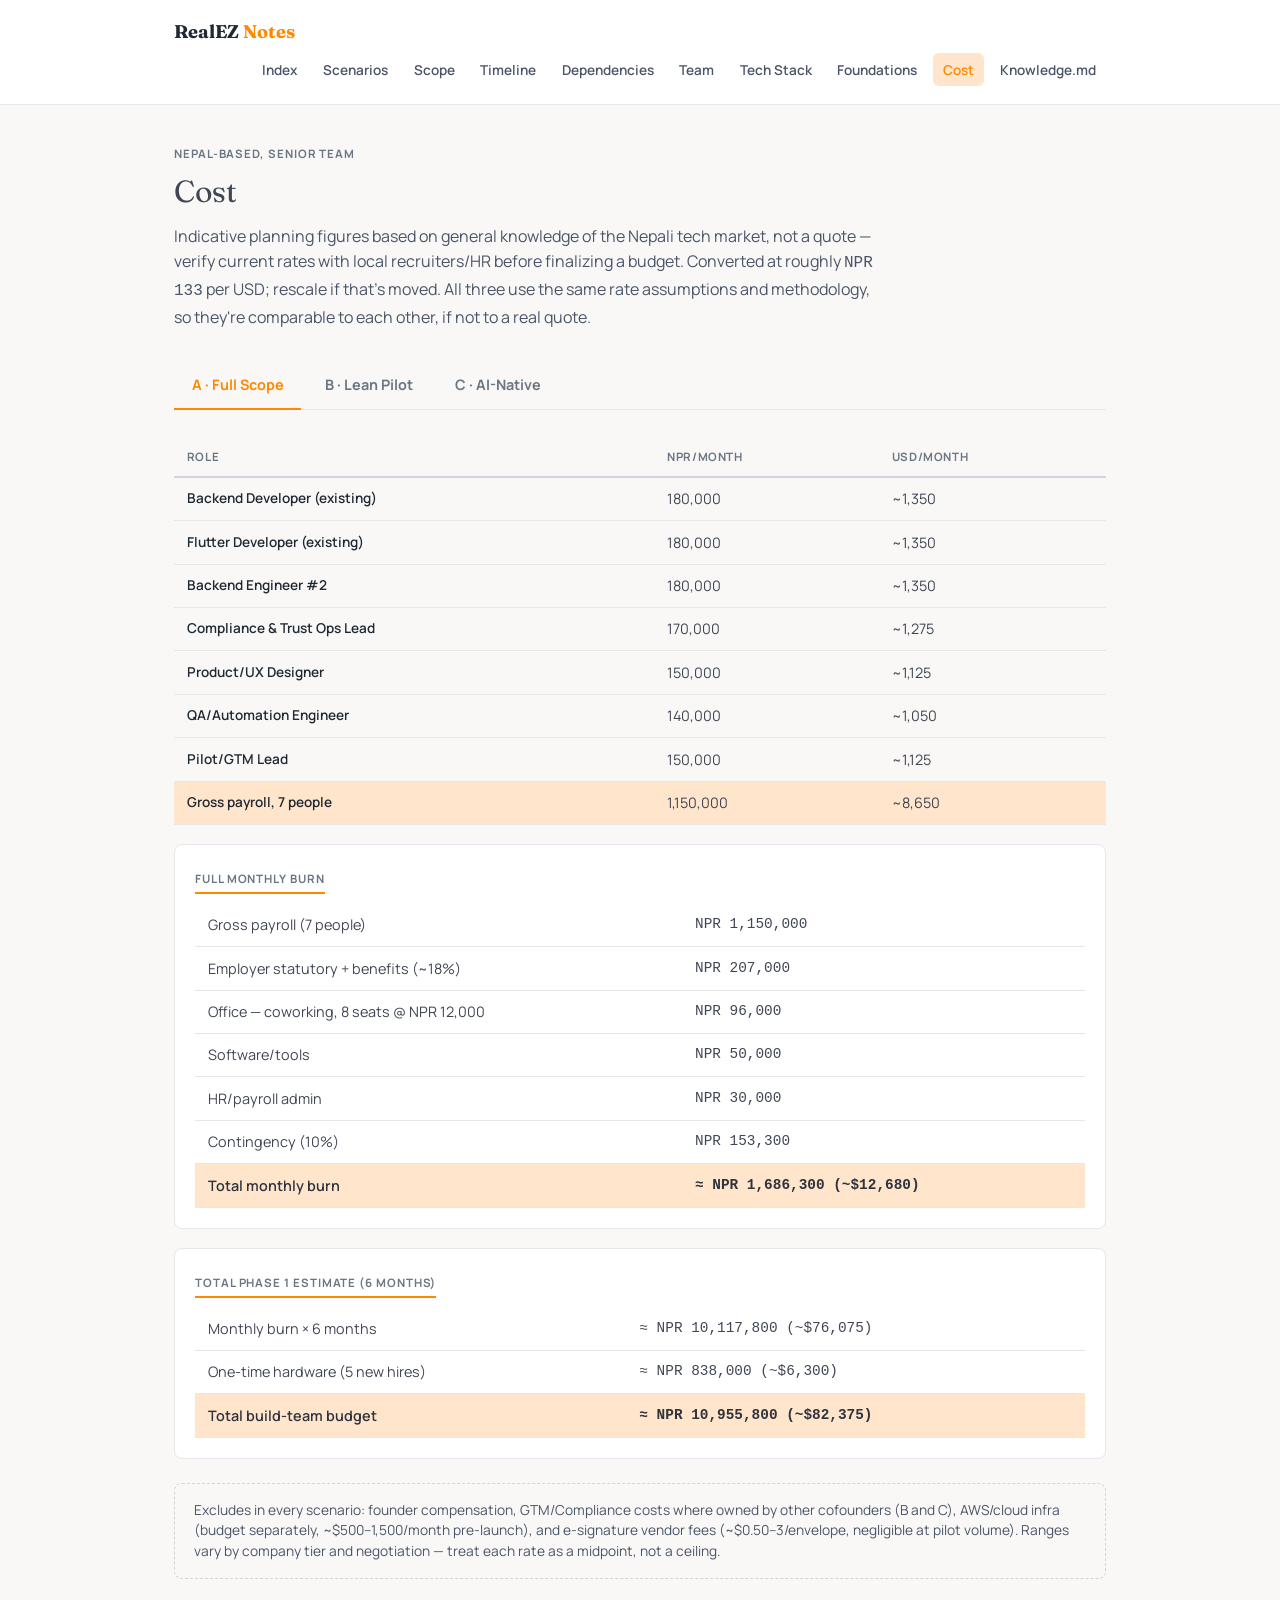
==== cost.html @ 2aeb1217 "Add Phase 1 planning notes: three scenarios, team, timeline, cost Static multi-page site (index.html" ====
<!DOCTYPE html>
<html lang="en">
<head>
<meta charset="UTF-8">
<meta name="viewport" content="width=device-width, initial-scale=1.0">
<title>Cost &middot; RealEZ Planning Notes</title>
<link rel="stylesheet" href="assets/css/bulma.min.css">
<link rel="stylesheet" href="assets/css/theme.css">
<link rel="stylesheet" href="assets/css/custom.css">
<link rel="stylesheet" href="assets/css/notes.css">
</head>
<body>

<div class="notes-topbar">
  <div class="notes-topbar-inner">
    <a href="index.html" class="notes-wordmark">RealEZ <span class="accent">Notes</span></a>
    <nav class="notes-nav">
      <a href="index.html">Index</a>
      <a href="scenarios.html">Scenarios</a>
      <a href="scope.html">Scope</a>
      <a href="timeline.html">Timeline</a>
      <a href="dependencies.html">Dependencies</a>
      <a href="team.html">Team</a>
      <a href="tech-stack.html">Tech Stack</a>
      <a href="engineering-foundations.html">Foundations</a>
      <a href="cost.html" class="is-active">Cost</a>
      <a href="knowledge.md">Knowledge.md</a>
    </nav>
  </div>
</div>

<div class="notes-shell">

  <p class="notes-eyebrow">Nepal-based, senior team</p>
  <h1 style="font-family: var(--font-serif); font-size: 1.9rem; margin-bottom: 0.6rem;">Cost</h1>
  <p class="notes-lede">Indicative planning figures based on general knowledge of the Nepali tech market, not a quote &mdash; verify current rates with local recruiters/HR before finalizing a budget. Converted at roughly <span class="mono">NPR 133</span> per USD; rescale if that's moved. All three use the same rate assumptions and methodology, so they're comparable to each other, if not to a real quote.</p>

  <div class="notes-tabs" data-panels="#cost-panels">
    <button class="notes-tab-btn is-active" data-tab-target="#cost-a">A &middot; Full Scope</button>
    <button class="notes-tab-btn" data-tab-target="#cost-b">B &middot; Lean Pilot</button>
    <button class="notes-tab-btn" data-tab-target="#cost-c">C &middot; AI-Native</button>
  </div>

  <div id="cost-panels">

    <section id="cost-a" class="notes-tab-panel is-active">
      <div class="table-scroll">
        <table class="matrix-table" style="min-width:0;">
          <thead><tr><th>Role</th><th>NPR/month</th><th>USD/month</th></tr></thead>
          <tbody>
            <tr><th>Backend Developer (existing)</th><td>180,000</td><td>~1,350</td></tr>
            <tr><th>Flutter Developer (existing)</th><td>180,000</td><td>~1,350</td></tr>
            <tr><th>Backend Engineer #2</th><td>180,000</td><td>~1,350</td></tr>
            <tr><th>Compliance &amp; Trust Ops Lead</th><td>170,000</td><td>~1,275</td></tr>
            <tr><th>Product/UX Designer</th><td>150,000</td><td>~1,125</td></tr>
            <tr><th>QA/Automation Engineer</th><td>140,000</td><td>~1,050</td></tr>
            <tr><th>Pilot/GTM Lead</th><td>150,000</td><td>~1,125</td></tr>
            <tr class="is-recommended"><th>Gross payroll, 7 people</th><td>1,150,000</td><td>~8,650</td></tr>
          </tbody>
        </table>
      </div>
      <div class="hairline-card" style="margin-top:1.2rem;">
        <p class="section-title" style="margin-bottom:0.6rem;">Full monthly burn</p>
        <table class="matrix-table" style="min-width:0;">
          <tbody>
            <tr><td>Gross payroll (7 people)</td><td class="mono">NPR 1,150,000</td></tr>
            <tr><td>Employer statutory + benefits (~18%)</td><td class="mono">NPR 207,000</td></tr>
            <tr><td>Office &mdash; coworking, 8 seats @ NPR 12,000</td><td class="mono">NPR 96,000</td></tr>
            <tr><td>Software/tools</td><td class="mono">NPR 50,000</td></tr>
            <tr><td>HR/payroll admin</td><td class="mono">NPR 30,000</td></tr>
            <tr><td>Contingency (10%)</td><td class="mono">NPR 153,300</td></tr>
            <tr class="is-recommended"><td><strong>Total monthly burn</strong></td><td class="mono"><strong>&asymp; NPR 1,686,300 (~$12,680)</strong></td></tr>
          </tbody>
        </table>
      </div>
      <div class="hairline-card" style="margin-top:1.2rem;">
        <p class="section-title" style="margin-bottom:0.6rem;">Total Phase 1 estimate (6 months)</p>
        <table class="matrix-table" style="min-width:0;">
          <tbody>
            <tr><td>Monthly burn &times; 6 months</td><td class="mono">&asymp; NPR 10,117,800 (~$76,075)</td></tr>
            <tr><td>One-time hardware (5 new hires)</td><td class="mono">&asymp; NPR 838,000 (~$6,300)</td></tr>
            <tr class="is-recommended"><td><strong>Total build-team budget</strong></td><td class="mono"><strong>&asymp; NPR 10,955,800 (~$82,375)</strong></td></tr>
          </tbody>
        </table>
      </div>
    </section>

    <section id="cost-b" class="notes-tab-panel">
      <div class="table-scroll">
        <table class="matrix-table" style="min-width:0;">
          <thead><tr><th>Role</th><th>NPR/month</th><th>USD/month</th></tr></thead>
          <tbody>
            <tr><th>Backend Developer (existing)</th><td>180,000</td><td>~1,350</td></tr>
            <tr><th>Flutter Developer (existing)</th><td>180,000</td><td>~1,350</td></tr>
            <tr><th>Backend Engineer #2</th><td>180,000</td><td>~1,350</td></tr>
            <tr><th>Second Mobile Engineer</th><td>180,000</td><td>~1,350</td></tr>
            <tr><th>Product/UX Designer</th><td>150,000</td><td>~1,125</td></tr>
            <tr><th>QA/Automation Engineer</th><td>140,000</td><td>~1,050</td></tr>
            <tr><th>Project Manager</th><td>160,000</td><td>~1,200</td></tr>
            <tr class="is-recommended"><th>Gross payroll, 7 people</th><td>1,170,000</td><td>~8,800</td></tr>
          </tbody>
        </table>
      </div>
      <div class="hairline-card" style="margin-top:1.2rem;">
        <p class="section-title" style="margin-bottom:0.6rem;">Full monthly burn</p>
        <table class="matrix-table" style="min-width:0;">
          <tbody>
            <tr><td>Gross payroll (7 people)</td><td class="mono">NPR 1,170,000</td></tr>
            <tr><td>Employer statutory + benefits (~18%)</td><td class="mono">NPR 210,600</td></tr>
            <tr><td>Office &mdash; coworking, 8 seats @ NPR 12,000</td><td class="mono">NPR 96,000</td></tr>
            <tr><td>Software/tools</td><td class="mono">NPR 50,000</td></tr>
            <tr><td>HR/payroll admin</td><td class="mono">NPR 30,000</td></tr>
            <tr><td>Contingency (10%)</td><td class="mono">NPR 155,660</td></tr>
            <tr class="is-recommended"><td><strong>Total monthly burn</strong></td><td class="mono"><strong>&asymp; NPR 1,712,260 (~$12,875)</strong></td></tr>
          </tbody>
        </table>
      </div>
      <div class="hairline-card" style="margin-top:1.2rem;">
        <p class="section-title" style="margin-bottom:0.6rem;">Total Phase 1 estimate (5 months)</p>
        <table class="matrix-table" style="min-width:0;">
          <tbody>
            <tr><td>Monthly burn &times; 5 months</td><td class="mono">&asymp; NPR 8,561,300 (~$64,370)</td></tr>
            <tr><td>One-time hardware (5 new hires)</td><td class="mono">&asymp; NPR 918,000 (~$6,900)</td></tr>
            <tr class="is-recommended"><td><strong>Total build-team budget</strong></td><td class="mono"><strong>&asymp; NPR 9,479,300 (~$71,275)</strong></td></tr>
          </tbody>
        </table>
      </div>
    </section>

    <section id="cost-c" class="notes-tab-panel">
      <div class="table-scroll">
        <table class="matrix-table" style="min-width:0;">
          <thead><tr><th>Role</th><th>NPR/month</th><th>USD/month</th></tr></thead>
          <tbody>
            <tr><th>Backend Developer (existing)</th><td>180,000</td><td>~1,350</td></tr>
            <tr><th>Flutter Developer (existing)</th><td>180,000</td><td>~1,350</td></tr>
            <tr><th>Founding/Staff Engineer</th><td>200,000</td><td>~1,500</td></tr>
            <tr><th>DevOps/Platform Engineer</th><td>180,000</td><td>~1,350</td></tr>
            <tr><th>Second Mobile Engineer</th><td>180,000</td><td>~1,350</td></tr>
            <tr><th>QA/Verification Engineer</th><td>140,000</td><td>~1,050</td></tr>
            <tr><th>Product/UX Designer</th><td>150,000</td><td>~1,125</td></tr>
            <tr><th>Project Manager</th><td>160,000</td><td>~1,200</td></tr>
            <tr class="is-recommended"><th>Gross payroll, 8 people</th><td>1,370,000</td><td>~10,300</td></tr>
          </tbody>
        </table>
      </div>
      <div class="hairline-card" style="margin-top:1.2rem;">
        <p class="section-title" style="margin-bottom:0.6rem;">Full monthly burn</p>
        <table class="matrix-table" style="min-width:0;">
          <tbody>
            <tr><td>Gross payroll (8 people)</td><td class="mono">NPR 1,370,000</td></tr>
            <tr><td>Employer statutory + benefits (~18%)</td><td class="mono">NPR 246,600</td></tr>
            <tr><td>Office &mdash; coworking, 9 seats @ NPR 12,000</td><td class="mono">NPR 108,000</td></tr>
            <tr><td>Software/tools (incl. CI/CD, IaC, monitoring)</td><td class="mono">NPR 55,000</td></tr>
            <tr><td>HR/payroll admin</td><td class="mono">NPR 30,000</td></tr>
            <tr><td>Contingency (10%)</td><td class="mono">NPR 180,960</td></tr>
            <tr class="is-recommended"><td><strong>Total monthly burn</strong></td><td class="mono"><strong>&asymp; NPR 1,990,560 (~$14,965)</strong></td></tr>
          </tbody>
        </table>
      </div>
      <div class="hairline-card" style="margin-top:1.2rem;">
        <p class="section-title" style="margin-bottom:0.6rem;">Total Phase 1 estimate (5 months)</p>
        <table class="matrix-table" style="min-width:0;">
          <tbody>
            <tr><td>Monthly burn &times; 5 months</td><td class="mono">&asymp; NPR 9,952,800 (~$74,830)</td></tr>
            <tr><td>One-time hardware (6 new hires)</td><td class="mono">&asymp; NPR 1,130,500 (~$8,500)</td></tr>
            <tr class="is-recommended"><td><strong>Total build-team budget</strong></td><td class="mono"><strong>&asymp; NPR 11,083,300 (~$83,335)</strong></td></tr>
          </tbody>
        </table>
      </div>
      <p style="margin-top:1rem; font-size:0.88rem; color:var(--text-secondary);">Costs ~17% more than Scenario B for one extra hire (DevOps/Platform) and a slightly senior-weighted team &mdash; the trade being made explicitly in <a href="team.html">Team</a>: pay for foundations up front rather than an incident later.</p>
    </section>

  </div>

  <div class="assumption-note" style="margin-top:1.5rem; padding:1rem 1.2rem; border:1px dashed var(--border-strong); border-radius:8px; font-size:0.86rem; color:var(--text-secondary);">
    Excludes in every scenario: founder compensation, GTM/Compliance costs where owned by other cofounders (B and C), AWS/cloud infra (budget separately, ~$500&ndash;1,500/month pre-launch), and e-signature vendor fees (~$0.50&ndash;3/envelope, negligible at pilot volume). Ranges vary by company tier and negotiation &mdash; treat each rate as a midpoint, not a ceiling.
  </div>

</div>

<script src="assets/js/notes.js"></script>
</body>
</html>
---- assets/css/theme.css ----
/* RealEZ brand theme — overrides Bulma 1.0.4's CSS custom properties.
   Loaded after vendor/bulma.min.css.

   Design system: one distinctive accent (a single orange, #ff8800) against an
   otherwise neutral ink/paper palette — deliberately not a "primary blue +
   secondary orange" two-brand-color scheme. Primary and link both point at
   the same accent hue below so every interactive surface (buttons, links,
   active nav, chart highlights, the wordmark's second syllable) reads as one
   consistent color, not a rotating cast of brand colors. */

@font-face {
  font-family: "Manrope";
  font-style: normal;
  font-weight: 200 800;
  font-display: swap;
  src: url("../fonts/manrope/Manrope-Variable.woff2") format("woff2");
}

@font-face {
  font-family: "Fraunces";
  font-style: normal;
  font-weight: 300 900;
  font-display: swap;
  src: url("../fonts/fraunces/Fraunces-Variable.woff2") format("woff2");
}

:root {
  /* neutral base: flatten Bulma's default blue-tinted gray toward true neutral
     to match RealEZ's slate-gray hairline borders */
  --bulma-scheme-h: 220deg;
  --bulma-scheme-s: 4%;

  /* primary = the one RealEZ accent, #ff8800 */
  --bulma-primary-h: 32deg;
  --bulma-primary-s: 100%;
  --bulma-primary-l: 50%;

  /* link mirrors primary — one accent color, not a separate blue */
  --bulma-link-h: 32deg;
  --bulma-link-s: 100%;
  --bulma-link-l: 50%;

  /* danger = RealEZ red #f12525 */
  --bulma-danger-h: 0deg;
  --bulma-danger-s: 88%;
  --bulma-danger-l: 55%;

  /* success = RealEZ supplementary green #34A853 */
  --bulma-success-h: 136deg;
  --bulma-success-s: 53%;
  --bulma-success-l: 43%;

  /* warning = RealEZ supplementary yellow #FABF01 */
  --bulma-warning-h: 46deg;
  --bulma-warning-s: 99%;
  --bulma-warning-l: 49%;

  /* border radius: cap at RealEZ's 8px ceiling */
  --bulma-radius-small: 4px;
  --bulma-radius: 6px;
  --bulma-radius-medium: 8px;
  --bulma-radius-large: 8px;
  /* --bulma-radius-rounded intentionally left at Bulma's default 9999px —
     full-pill token for avatars/tags, not part of the "large corner" cap */

  /* RealEZ's one accent, in hex (same hue as --bulma-primary/--bulma-link
     above) plus its tint — kept as its own token since a handful of
     components need the flat hex rather than Bulma's HSL pipeline. Named
     "secondary" for historical reasons; there is no second brand color. */
  --realez-secondary: #ff8800;
  --realez-secondary-lite: #ffe5cc;
  --realez-secondary-invert: #ffffff;
  --realez-primary-lite: #ffe5cc;
  --realez-app-bg: #f9f8f6;

  --bulma-body-family: "Manrope", sans-serif;
  --bulma-family-primary: "Manrope", sans-serif;
  --font-serif: "Fraunces", Georgia, "Times New Roman", serif;

  /* ---- RealEZ semantic tokens (light) — every literal color custom.css
     uses beyond Bulma's own palette, named by role so the dark theme below
     can override them in one place instead of chasing hex codes through
     every component class. */
  --surface: #ffffff;
  --surface-alt: #f4f6f8;
  --surface-raised: #f7f8fa;
  --surface-hover: #f9fafb;
  --border: #e5e7eb;
  --border-soft: #eef1f4;
  --border-strong: #d1d5db;
  --text-strong: #1f2933;
  --text: #33414f;
  --text-secondary: #4a5568;
  --text-muted: #6b7684;
  --text-tertiary: #5c6b7a;
  --text-faint: #8a95a1;
  --text-faintest: #c2cad2;
  --text-disclaimer: #a2acb5;
  --badge-warning-bg: #fff7cf;
  --badge-warning-text: #806600;
  --badge-success-bg: #e3f6ea;
  --badge-success-text: #1a7a41;
  --badge-info-bg: #eceef1;
  --badge-info-text: #3d4650;
  --badge-danger-bg: #fde4e4;
  --badge-danger-text: #a11d1d;
  --revenue-text: #7a4500;
  --tour-border: #ffc670;
  --tour-title: #7a4500;
}

/* RealEZ has no dark theme designed anywhere — every color/contrast choice
   in custom.css assumes a light scheme. Bulma 1.0.4 ships its own automatic
   dark scheme keyed off the viewer's OS/browser `prefers-color-scheme`,
   which flips table/card/input backgrounds near-black while custom.css's
   text-color overrides stay tuned for a light background — unreadable
   low-contrast tables and inputs on any device set to dark mode. Pin the
   scheme to light unconditionally by re-asserting Bulma's own light-mode
   variable values inside the same media query, so it always loses regardless
   of the viewer's preference. Values below are copied verbatim from Bulma's
   default (non-dark) :root block — see app/static/vendor/bulma.min.css. */
@media (prefers-color-scheme: dark) {
  :root {
    --bulma-white-on-scheme-l: 35%;
    --bulma-black-on-scheme-l: 4%;
    --bulma-light-on-scheme-l: 36%;
    --bulma-dark-on-scheme-l: 21%;
    --bulma-text-on-scheme-l: 29%;
    --bulma-primary-on-scheme-l: 21%;
    --bulma-link-on-scheme-l: 58%;
    --bulma-info-on-scheme-l: 25%;
    --bulma-success-on-scheme-l: 23%;
    --bulma-warning-on-scheme-l: 23%;
    --bulma-danger-on-scheme-l: 40%;
    --bulma-scheme-brightness: light;
    --bulma-scheme-main-l: 100%;
    --bulma-scheme-main-bis-l: 98%;
    --bulma-scheme-main-ter-l: 96%;
    --bulma-soft-l: 90%;
    --bulma-bold-l: 20%;
    --bulma-soft-invert-l: 20%;
    --bulma-bold-invert-l: 90%;
    --bulma-background-l: 96%;
    --bulma-border-weak-l: 93%;
    --bulma-border-l: 86%;
    --bulma-text-weak-l: 48%;
    --bulma-text-l: 29%;
    --bulma-text-strong-l: 21%;
    --bulma-text-title-l: 14%;
    --bulma-hover-background-l-delta: -5%;
    --bulma-active-background-l-delta: -10%;
    --bulma-hover-border-l-delta: -10%;
    --bulma-active-border-l-delta: -20%;
    --bulma-hover-color-l-delta: -5%;
    --bulma-active-color-l-delta: -10%;
    --bulma-shadow-h: 221deg;
    --bulma-shadow-s: 14%;
    --bulma-shadow-l: 4%;
  }
}

/* A real, opt-in dark theme — distinct from the OS-driven scheme neutralized
   above. This one only ever activates when the viewer explicitly flips the
   toggle in the header (app/static/js/app.js writes the choice to
   localStorage and stamps data-theme on <html>); `prefers-color-scheme`
   alone never triggers it. `:root[data-theme="dark"]` has higher CSS
   specificity than the bare `:root` inside the media query above (an
   attribute selector always outweighs a lone pseudo-class, independent of
   media-query nesting or source order), so this wins whenever it's set,
   on any OS preference. The --bulma-* values are Bulma's own real dark
   palette, copied verbatim from its dark media query in
   app/static/vendor/bulma.min.css; everything else is a RealEZ-specific
   token declared in the :root block above and consumed by custom.css. */
:root[data-theme="dark"] {
  color-scheme: dark;
  --bulma-white-on-scheme-l: 100%;
  --bulma-black-on-scheme-l: -51%;
  --bulma-light-on-scheme-l: 96%;
  --bulma-dark-on-scheme-l: 56%;
  --bulma-text-on-scheme-l: 54%;
  --bulma-primary-on-scheme-l: 41%;
  --bulma-link-on-scheme-l: 73%;
  --bulma-info-on-scheme-l: 70%;
  --bulma-success-on-scheme-l: 53%;
  --bulma-warning-on-scheme-l: 53%;
  --bulma-danger-on-scheme-l: 70%;
  --bulma-scheme-brightness: dark;
  --bulma-scheme-main-l: 9%;
  --bulma-scheme-main-bis-l: 11%;
  --bulma-scheme-main-ter-l: 13%;
  --bulma-soft-l: 20%;
  --bulma-bold-l: 90%;
  --bulma-soft-invert-l: 90%;
  --bulma-bold-invert-l: 20%;
  --bulma-background-l: 14%;
  --bulma-border-weak-l: 21%;
  --bulma-border-l: 24%;
  --bulma-text-weak-l: 53%;
  --bulma-text-l: 71%;
  --bulma-text-strong-l: 93%;
  --bulma-text-title-l: 100%;
  --bulma-hover-background-l-delta: 5%;
  --bulma-active-background-l-delta: 10%;
  --bulma-hover-border-l-delta: 10%;
  --bulma-active-border-l-delta: 20%;
  --bulma-hover-color-l-delta: 5%;
  --bulma-active-color-l-delta: 10%;
  --bulma-shadow-h: 0deg;
  --bulma-shadow-s: 0%;
  --bulma-shadow-l: 100%;

  --realez-app-bg: #10161d;
  --realez-primary-lite: #4a3018;
  --realez-secondary-lite: #4a3018;

  --surface: #1a2129;
  --surface-alt: #232c35;
  --surface-raised: #1f2830;
  --surface-hover: #232c35;
  --border: #333f4a;
  --border-soft: #2a3339;
  --border-strong: #46525e;
  --text-strong: #f1f4f7;
  --text: #ccd4db;
  --text-secondary: #aeb8c2;
  --text-muted: #98a3ae;
  --text-tertiary: #98a3ae;
  --text-faint: #7c8793;
  --text-faintest: #55606b;
  --text-disclaimer: #6b7684;
  --badge-warning-bg: #4a3c0a;
  --badge-warning-text: #f0c948;
  --badge-success-bg: #123821;
  --badge-success-text: #4ade80;
  --badge-info-bg: #2a3339;
  --badge-info-text: #c3ccd4;
  --badge-danger-bg: #451515;
  --badge-danger-text: #f87171;
  --revenue-text: #f0b25c;
  --tour-border: #6b4a1f;
  --tour-title: #f0b25c;
}

/* Defensive final cap mirroring RealEZ's own literal !important pattern, for any
   component whose radius isn't wired to the tokens above. */
.card, .box, .modal-card-body, .modal-card-head, .modal-card-foot,
.dropdown-menu, .message, .notification, .panel, .input, .button, .select select {
  border-radius: 8px !important;
}

.button.is-secondary {
  background-color: var(--realez-secondary);
  color: var(--realez-secondary-invert);
  border-color: transparent;
}
.button.is-secondary:hover { filter: brightness(0.92); }
.button.is-secondary:focus { box-shadow: 0 0 0 0.125em rgba(255, 136, 0, 0.25); }

.tag.is-secondary {
  background-color: var(--realez-secondary-lite);
  color: var(--revenue-text);
}

/* Bulma's .is-outlined only defines visible text/border when paired with a
   color modifier (.is-primary, .is-danger, ...) — a bare "just outlined,
   no particular color" button (used throughout as the app's default
   secondary-action style) is otherwise invisible: transparent background,
   undefined border/text color. Give the bare case sensible neutral styling. */
.button.is-outlined:not(.is-primary):not(.is-secondary):not(.is-danger):not(.is-link):not(.is-info):not(.is-warning):not(.is-success) {
  background-color: var(--surface);
  border-color: var(--border-strong);
  color: var(--text);
}
.button.is-outlined:not(.is-primary):not(.is-secondary):not(.is-danger):not(.is-link):not(.is-info):not(.is-warning):not(.is-success):hover {
  border-color: var(--bulma-primary);
  color: var(--bulma-primary);
}

body {
  background-color: var(--realez-app-bg);
  font-family: "Manrope", sans-serif;
}
---- assets/css/custom.css ----
/* RealEZ — layout & component classes beyond what Bulma ships. */

h1 { font-family: var(--font-serif); }

.app-shell {
  display: flex;
  min-height: 100vh;
}
.app-shell.is-public {
  flex-direction: column;
}
.app-shell.is-public .app-main {
  background: var(--realez-app-bg);
}

.app-sidebar {
  width: 240px;
  flex-shrink: 0;
  background: var(--surface);
  border-right: 1px solid var(--border);
  padding: 1.25rem 1rem;
}

.app-sidebar .wordmark {
  font-weight: 800;
  font-size: 1.15rem;
  letter-spacing: -0.01em;
  color: var(--bulma-primary);
  margin-bottom: 1.5rem;
  display: flex;
  align-items: center;
  gap: 0.45rem;
}
.app-sidebar .wordmark .accent { color: var(--realez-secondary); }
.wordmark-icon { height: 1.35rem; width: auto; }

.app-main {
  flex: 1;
  min-width: 0;
  /* Top padding clears .top-bar-actions (fixed, top:0.85rem, ~2.4rem tall)
     so a page-header's right-aligned actions (a status badge, a "Download"
     button) never sit underneath the theme toggle / notification bell. */
  padding: 3.5rem 2rem 1.75rem;
}

.hairline-card {
  background: var(--surface);
  border: 1px solid var(--border);
  border-radius: 8px;
  padding: 1.25rem;
}

.page-header {
  display: flex;
  align-items: baseline;
  justify-content: space-between;
  margin-bottom: 1.25rem;
  flex-wrap: wrap;
  gap: 0.5rem;
}

.page-header h1 {
  font-family: var(--font-serif);
  font-size: 1.9rem;
  font-weight: 600;
  line-height: 1.15;
  letter-spacing: -0.01em;
  color: var(--text-strong);
}

/* Status badges reused across document checklists, tracking dashboards, transaction lists —
   a small squared-off label (not a pill) with a solid accent-colored left edge, closer to a
   manifest/shipping tag than a rounded chat-bubble. */
.status-badge {
  display: inline-flex;
  align-items: center;
  gap: 0.35em;
  padding: 0.2em 0.65em;
  border-radius: 2px;
  border-left: 3px solid currentColor;
  font-size: 0.78rem;
  font-weight: 600;
  letter-spacing: 0.01em;
}
.status-badge.status-not_started { background: var(--border-soft); color: var(--text-tertiary); }
.status-badge.status-sent { background: var(--realez-secondary-lite); color: var(--revenue-text); }
.status-badge.status-partially_signed { background: var(--badge-warning-bg); color: var(--badge-warning-text); }
.status-badge.status-signed { background: var(--badge-success-bg); color: var(--badge-success-text); }
.status-badge.status-active { background: var(--badge-info-bg); color: var(--badge-info-text); }
.status-badge.status-closed { background: var(--badge-success-bg); color: var(--badge-success-text); }
.status-badge.status-cancelled { background: var(--badge-danger-bg); color: var(--badge-danger-text); }
.status-badge.status-declined { background: var(--badge-danger-bg); color: var(--badge-danger-text); }
.status-badge.status-in_progress { background: var(--badge-warning-bg); color: var(--badge-warning-text); }
.status-badge.status-complete { background: var(--badge-success-bg); color: var(--badge-success-text); }
.status-badge.status-pending { background: var(--badge-info-bg); color: var(--badge-info-text); }
.status-badge.status-countered { background: var(--badge-warning-bg); color: var(--badge-warning-text); }
.status-badge.status-accepted { background: var(--badge-success-bg); color: var(--badge-success-text); }
.status-badge.status-rejected { background: var(--badge-danger-bg); color: var(--badge-danger-text); }

.table.is-hairline td, .table.is-hairline th {
  border-color: var(--border-soft);
}

/* Every data table on the site sits in one of these wrappers. overflow-x
   alone doesn't help on a narrow screen: table-layout:auto just shrinks and
   wraps cell text to fit instead of scrolling, which is how these tables
   were reading as illegibly cramped on phones. nowrap forces the table back
   to its natural width so the scroll actually engages. Desktop is unaffected
   since these tables already fit their container there. */
.table-scroll { overflow-x: auto; padding: 0; -webkit-overflow-scrolling: touch; }
@media (max-width: 768px) {
  .table-scroll .table td, .table-scroll .table th { white-space: nowrap; }
}

/* Bulma's default table text color comes from its own scheme variables, which
   were never re-derived to match the charcoal/gray palette custom.css uses
   everywhere else (headings, card text) — the mismatch reads as an
   inconsistent, too-harsh black next to the rest of the page. Align it. */
.table td, .table th { color: var(--text); }
.table th { color: var(--text-strong); font-weight: 700; }

.plain-list { list-style: none; margin: 0; padding: 0; }

/* ---------------------------------------------------------------- Sidebar nav */

.sidebar-nav {
  display: flex;
  flex-direction: column;
  gap: 0.2rem;
  margin-bottom: 1.5rem;
}

.sidebar-nav-link {
  display: block;
  padding: 0.55rem 0.75rem;
  border-radius: 6px;
  color: var(--text-secondary);
  font-weight: 500;
  font-size: 0.92rem;
}
.sidebar-nav-link:hover { background: var(--surface-alt); color: var(--text-strong); }
.sidebar-nav-link.is-active {
  background: var(--realez-primary-lite);
  color: var(--bulma-primary);
  font-weight: 700;
}

.sidebar-identity {
  margin-top: auto;
  padding-top: 1rem;
  border-top: 1px solid var(--border-soft);
  position: absolute;
  bottom: 1.25rem;
  left: 1rem;
  right: 1rem;
  display: flex;
  align-items: center;
  gap: 0.6rem;
}
.sidebar-identity-text { min-width: 0; }
.sidebar-identity-name {
  font-weight: 600;
  font-size: 0.88rem;
  color: var(--text-strong);
  margin-bottom: 0.3rem;
  overflow: hidden;
  text-overflow: ellipsis;
  white-space: nowrap;
}
.sidebar-identity-actions {
  display: flex;
  gap: 0.75rem;
  font-size: 0.85rem;
  font-weight: 600;
}
.sidebar-identity-actions a { color: var(--bulma-primary); text-decoration: underline; }
.sidebar-identity-actions a:hover { color: var(--text-strong); }
.sidebar-logout-form { display: inline; margin: 0; }
.sidebar-logout-button {
  background: none;
  border: none;
  padding: 0;
  font: inherit;
  font-size: 0.85rem;
  font-weight: 600;
  color: var(--text-strong);
  text-decoration: underline;
  cursor: pointer;
}
.sidebar-logout-button:hover { color: var(--bulma-danger); }

.app-sidebar { position: relative; padding-bottom: 5.5rem; }

.drawer-toggle {
  display: none;
  position: fixed;
  top: 0.85rem;
  left: 1rem;
  z-index: 30;
  background: var(--surface);
  border: 1px solid var(--border);
  border-radius: 6px;
  width: 2.25rem;
  height: 2.25rem;
  font-size: 1.1rem;
  cursor: pointer;
}

@media (max-width: 768px) {
  .drawer-toggle { display: block; }
  .app-sidebar {
    position: fixed;
    top: 0;
    bottom: 0;
    left: 0;
    z-index: 20;
    transform: translateX(-100%);
    transition: transform 0.18s ease;
    box-shadow: 2px 0 12px rgba(0, 0, 0, 0.08);
  }
  .app-sidebar.is-open { transform: translateX(0); }
  .app-sidebar .wordmark { margin-left: 2.5rem; }
  .app-main { padding-top: 4rem; }
  .app-shell.has-client-tab-bar .app-main { padding-bottom: 4.5rem; }
  /* On the Client portal, the fixed bottom tab bar (z-index 25) otherwise
     sits on top of the sidebar drawer's bottom-anchored identity block
     (.sidebar-identity, z-index 20 via .app-sidebar) — hiding and blocking
     clicks on "Switch"/"Log out", the only way to change personas from
     inside the app on mobile. Push it up clear of the tab bar's height. */
  .app-shell.has-client-tab-bar .sidebar-identity { bottom: 4.5rem; }
}

/* ------------------------------------------------------------- Landing/switch */

/* Only the landing page's own content self-centers into a narrow column — the
   public .app-main itself stays full-width now that guest marketplace
   browsing (wide grids) also renders through the unauthenticated branch. */
.landing-wrap { width: 100%; max-width: 780px; margin: 0 auto; padding: 1rem 0; }

.landing-hero {
  text-align: left;
  margin-bottom: 2.25rem;
  padding-bottom: 2.25rem;
  border-bottom: 1px solid var(--border);
}
.landing-wordmark {
  font-weight: 800;
  font-size: 1.5rem;
  letter-spacing: -0.01em;
  color: var(--text-strong);
  margin-bottom: 1rem;
  display: flex;
  align-items: center;
  justify-content: flex-start;
  gap: 0.6rem;
}
.landing-wordmark .accent { color: var(--realez-secondary); }
.landing-wordmark-icon { height: 1.8rem; width: auto; }
.landing-tagline {
  font-family: var(--font-serif);
  color: var(--text-strong);
  font-size: 1.85rem;
  font-weight: 500;
  line-height: 1.25;
  letter-spacing: -0.01em;
  max-width: 34ch;
}

.landing-footer-link { text-align: left; margin-top: 2.5rem; }

.identity-group { margin-bottom: 2rem; }
.identity-group-title {
  font-size: 0.85rem;
  font-weight: 700;
  text-transform: uppercase;
  letter-spacing: 0.04em;
  color: var(--text-faint);
  margin-bottom: 0.75rem;
}

.identity-card-grid {
  display: grid;
  grid-template-columns: repeat(auto-fill, minmax(220px, 1fr));
  gap: 0.75rem;
}

.identity-card { margin: 0; height: 100%; }
.identity-card-button {
  all: unset;
  display: flex;
  flex-direction: row;
  align-items: center;
  gap: 0.75rem;
  width: 100%;
  height: 100%;
  box-sizing: border-box;
  background: var(--surface);
  border: 1px solid var(--border);
  border-radius: 8px;
  padding: 0.9rem 1rem;
  cursor: pointer;
}
.identity-card-button:hover { border-color: var(--bulma-primary); background: var(--realez-primary-lite); }
.identity-card.is-featured .identity-card-button { border-color: var(--realez-secondary); }
.identity-card-text { display: flex; flex-direction: column; gap: 0.3rem; min-width: 0; }
.identity-card-label { font-weight: 700; color: var(--text-strong); font-size: 0.95rem; }
.identity-card-headline { color: var(--text-muted); font-size: 0.8rem; }

/* ----------------------------------------------------------------- Avatars */

.identity-avatar {
  flex-shrink: 0;
  width: 2.5rem;
  height: 2.5rem;
  border-radius: 999px;
  display: flex;
  align-items: center;
  justify-content: center;
  color: #ffffff;
  font-weight: 700;
  font-size: 0.85rem;
  letter-spacing: 0.02em;
}
.identity-avatar-small { width: 2rem; height: 2rem; font-size: 0.72rem; }

/* ------------------------------------------------------------------- Stats */

.stat-row { display: flex; gap: 1rem; flex-wrap: wrap; margin-bottom: 1rem; }
.stat-tile { min-width: 150px; }
.stat-value { font-size: 1.75rem; font-weight: 800; color: var(--bulma-primary); }
.stat-label { color: var(--text-muted); font-size: 0.85rem; margin-top: 0.15rem; }

/* -------------------------------------------------------------- Marketplace */

.marketplace-category-grid {
  display: grid;
  grid-template-columns: repeat(auto-fill, minmax(200px, 1fr));
  gap: 1rem;
}
.marketplace-category-card { display: flex; align-items: center; gap: 0.85rem; height: 100%; box-sizing: border-box; }
.marketplace-category-card h3 { font-size: 1rem; font-weight: 700; margin-bottom: 0.3rem; }
.category-card-icon {
  flex-shrink: 0;
  width: 2.75rem;
  height: 2.75rem;
  border-radius: 999px;
  background: var(--realez-primary-lite);
  color: var(--bulma-primary);
  display: flex;
  align-items: center;
  justify-content: center;
}
.category-card-icon svg { width: 1.4rem; height: 1.4rem; }

.recommendation-rail {
  padding: 1.25rem;
  background: var(--realez-primary-lite);
  border-radius: 8px;
}
.recommendation-rail .section-title { color: var(--badge-info-text); }

.listing-grid {
  display: grid;
  grid-template-columns: repeat(auto-fill, minmax(220px, 1fr));
  gap: 1rem;
}

.listing-card {
  background: var(--surface);
  border: 1px solid var(--border);
  border-radius: 8px;
  overflow: hidden;
  display: flex;
  flex-direction: column;
  height: 100%;
}

.listing-tile {
  width: 100%;
  aspect-ratio: 16 / 9;
  display: flex;
  align-items: center;
  justify-content: center;
  font-size: 2rem;
  font-weight: 800;
}
.listing-tile-large { aspect-ratio: 4 / 3; border-radius: 8px; font-size: 3rem; }
.listing-tile-icon svg { width: 2.25rem; height: 2.25rem; display: block; }
.listing-tile-icon-large svg { width: 3.5rem; height: 3.5rem; }

.listing-card-body { padding: 0.9rem 1rem; display: flex; flex-direction: column; flex: 1; gap: 0.35rem; }
.listing-card-body > button { margin-top: auto; align-self: flex-start; }
.listing-card-name { display: block; font-weight: 700; color: var(--text-strong); font-size: 0.95rem; }
.listing-card-featured-tag { font-size: 0.68rem; vertical-align: middle; margin-left: 0.4rem; }
.listing-card-tagline { font-size: 0.82rem; margin: 0.3rem 0 0.5rem; }
.listing-card-meta {
  display: flex;
  justify-content: space-between;
  align-items: center;
  font-size: 0.82rem;
  color: var(--text-muted);
}
.listing-card-price { font-weight: 700; color: var(--text-strong); }

.listing-detail-layout {
  display: grid;
  grid-template-columns: 280px 1fr;
  gap: 2rem;
  align-items: start;
}
.listing-detail-meta { color: var(--text-muted); margin-top: 0.4rem; }
@media (max-width: 700px) {
  .listing-detail-layout { grid-template-columns: 1fr; }
}

.cart-line-item {
  display: flex;
  justify-content: space-between;
  align-items: center;
  padding: 0.6rem 0;
  border-bottom: 1px solid var(--surface-alt);
}
.cart-line-item:last-child { border-bottom: none; }

.confirmation-card { max-width: 480px; text-align: center; padding: 2.5rem 2rem; }
.confirmation-card h1 { font-size: 1.4rem; margin-bottom: 0.5rem; }

/* --------------------------------------------------------------- Cart badge */

.cart-badge {
  display: inline-flex;
  align-items: center;
  justify-content: center;
  min-width: 1.1rem;
  height: 1.1rem;
  padding: 0 0.3rem;
  border-radius: 999px;
  background: var(--realez-secondary);
  color: #ffffff;
  font-size: 0.68rem;
  font-weight: 700;
}

.public-header {
  display: flex;
  flex-wrap: wrap;
  row-gap: 0.5rem;
  justify-content: space-between;
  align-items: center;
  padding: 1rem 1.5rem;
  background: var(--surface);
  border-bottom: 1px solid var(--border);
}
.public-header .wordmark { font-weight: 800; font-size: 1.1rem; color: var(--bulma-primary); display: flex; align-items: center; gap: 0.4rem; }
.public-header .wordmark .accent { color: var(--realez-secondary); }
.public-header-actions { display: flex; flex-wrap: wrap; row-gap: 0.4rem; align-items: center; gap: 1.25rem; }
.public-header-link { color: var(--text-secondary); font-size: 0.9rem; font-weight: 600; display: flex; align-items: center; gap: 0.4rem; white-space: nowrap; }
.public-header-link:hover { color: var(--bulma-primary); }
@media (max-width: 480px) {
  .public-header-actions { gap: 0.85rem; }
  .public-header-link { font-size: 0.82rem; }
}

/* ---------------------------------------------------------------- Card title */

.card-title { font-size: 0.95rem; font-weight: 700; color: var(--text-strong); margin-bottom: 0.75rem; }

/* -------------------------------------------------------------- Filter bar */

.filter-bar { display: flex; gap: 0.6rem; align-items: center; margin-bottom: 1.25rem; flex-wrap: wrap; }
.filter-bar-search { width: auto; min-width: 220px; flex: 1 1 220px; max-width: 320px; }

/* -------------------------------------------------------------- Clickable rows */

.is-clickable-row { cursor: pointer; }
.is-clickable-row:hover { background: var(--surface-hover); }

/* ------------------------------------------------------------ Property header */

.property-scene {
  width: 100%;
  aspect-ratio: 21 / 6;
  border-radius: 8px;
  overflow: hidden;
  margin-bottom: 1.25rem;
}
.property-scene svg { width: 100%; height: 100%; display: block; }

.property-thumb {
  width: 3rem;
  height: 2.25rem;
  border-radius: 6px;
  overflow: hidden;
  flex-shrink: 0;
}
.property-thumb svg { width: 100%; height: 100%; display: block; }

.property-header {
  display: flex;
  justify-content: space-between;
  align-items: flex-start;
  gap: 1rem;
  flex-wrap: wrap;
}
.property-header h1 {
  font-family: var(--font-serif);
  font-size: 1.7rem;
  font-weight: 600;
  line-height: 1.15;
  letter-spacing: -0.01em;
  color: var(--text-strong);
}
.property-header-price { font-size: 1.5rem; font-weight: 800; color: var(--bulma-primary); white-space: nowrap; }
.property-meta {
  display: flex;
  gap: 1rem;
  color: var(--text-muted);
  font-size: 0.88rem;
  margin-top: 0.5rem;
  flex-wrap: wrap;
}

/* -------------------------------------------------------------- Stage tracker */

.stage-tracker {
  display: flex;
  align-items: center;
  margin: 1.75rem 0;
}
.stage-step {
  flex: 1;
  display: flex;
  flex-direction: column;
  align-items: center;
  position: relative;
  text-align: center;
}
.stage-step::before {
  content: "";
  position: absolute;
  top: 7px;
  left: -50%;
  width: 100%;
  height: 2px;
  background: var(--border);
  z-index: 0;
}
.stage-step:first-child::before { display: none; }
.stage-step.is-complete::before { background: var(--bulma-primary); }
.stage-step-dot {
  width: 16px;
  height: 16px;
  border-radius: 999px;
  background: var(--border);
  border: 2px solid var(--surface);
  box-shadow: 0 0 0 1px var(--border);
  z-index: 1;
}
.stage-step.is-complete .stage-step-dot { background: var(--bulma-primary); box-shadow: 0 0 0 1px var(--bulma-primary); }
.stage-step.is-current .stage-step-dot { background: var(--realez-secondary); box-shadow: 0 0 0 3px var(--realez-secondary-lite); }
.stage-step-label { font-size: 0.78rem; color: var(--text-faint); margin-top: 0.5rem; }
.stage-step.is-complete .stage-step-label, .stage-step.is-current .stage-step-label { color: var(--text-strong); font-weight: 600; }

/* ------------------------------------------------------------- Detail layout */

.detail-columns { display: grid; grid-template-columns: 1fr 300px; gap: 1.5rem; align-items: start; }
/* Grid children default to a content-based min size, not 0 — without this a
   wide child (like a data table) forces the whole grid track to grow rather
   than scroll internally, which was pushing the admin dashboard wider than
   the viewport on mobile. */
.detail-main, .detail-side { min-width: 0; }
.section-title {
  display: inline-block;
  font-size: 0.72rem;
  font-weight: 700;
  text-transform: uppercase;
  letter-spacing: 0.08em;
  margin-bottom: 0.85rem;
  padding-bottom: 0.3rem;
  color: var(--text-muted);
  border-bottom: 2px solid var(--bulma-primary);
}
@media (max-width: 900px) {
  .detail-columns { grid-template-columns: 1fr; }
}

.parties-list { display: flex; flex-direction: column; gap: 0.6rem; }
.parties-list dt { font-size: 0.75rem; color: var(--text-faint); text-transform: uppercase; letter-spacing: 0.03em; }
.parties-list dd { font-weight: 600; color: var(--text-strong); margin: 0; }

/* ---------------------------------------------------------- Document checklist */

.checklist-stage-group { margin-bottom: 1.25rem; }
.checklist-stage-title {
  font-size: 0.78rem;
  font-weight: 700;
  text-transform: uppercase;
  letter-spacing: 0.04em;
  color: var(--text-faint);
  margin-bottom: 0.5rem;
}
.checklist-row {
  display: flex;
  justify-content: space-between;
  align-items: center;
  padding: 0.65rem 0.9rem;
  background: var(--surface);
  border: 1px solid var(--border-soft);
  border-radius: 8px;
  margin-bottom: 0.4rem;
  gap: 0.75rem;
}
.checklist-row:hover { border-color: var(--bulma-primary); }
.checklist-row-name {
  color: var(--text-strong);
  font-weight: 500;
  font-size: 0.92rem;
  text-decoration: none;
  flex: 1;
  min-width: 0;
}
.checklist-row-name:hover { color: var(--bulma-primary); }
.checklist-row-actions { display: flex; align-items: center; gap: 0.6rem; flex-shrink: 0; }

/* -------------------------------------------------------------- Document paper */

.document-paper { max-width: 720px; }
.closing-packet-cover, .closing-packet-doc { margin-bottom: 1.25rem; }
.document-letterhead {
  display: flex;
  justify-content: space-between;
  padding-bottom: 0.9rem;
  margin-bottom: 1rem;
  border-bottom: 1px solid var(--border-soft);
  font-size: 0.85rem;
}
.document-letterhead-brand { font-weight: 700; color: var(--bulma-primary); }
.document-body { line-height: 1.7; color: var(--text); margin-bottom: 1.25rem; }
.document-body p { margin: 0 0 1rem; }

/* Line-item breakdowns for the highest-visibility document types (Purchase
   Agreement, Closing Disclosure, Settlement Statement) — body_template
   content for these embeds real <table> markup, see document_catalog.py. */
.doc-table { width: 100%; border-collapse: collapse; margin: 1rem 0; font-size: 0.88rem; }
.doc-table th, .doc-table td { text-align: left; padding: 0.5rem 0.6rem; border-bottom: 1px solid var(--border-soft); }
.doc-table th { color: var(--text-faint); font-size: 0.75rem; text-transform: uppercase; letter-spacing: 0.03em; font-weight: 700; }
.doc-table td:last-child, .doc-table th:last-child { text-align: right; }
.doc-table-total td { font-weight: 700; color: var(--text-strong); border-top: 2px solid var(--border-strong); border-bottom: none; }
.document-rule { font-size: 0.88rem; margin-bottom: 1.25rem; }
.document-signature-block { border-top: 1px solid var(--border-soft); padding-top: 1rem; }
.signature-row {
  display: flex;
  justify-content: space-between;
  align-items: center;
  flex-wrap: wrap;
  gap: 0.5rem;
  padding: 0.5rem 0;
  font-size: 0.9rem;
  border-bottom: 1px solid var(--surface-alt);
}
.signature-row:last-child { border-bottom: none; }
.document-disclaimer { margin-top: 1.5rem; font-size: 0.75rem; color: var(--text-disclaimer); font-style: italic; }

/* -------------------------------------------------------------- Email preview */

.email-preview-frame { max-width: 640px; padding: 0; overflow: hidden; }
.email-preview-meta {
  padding: 1rem 1.5rem;
  background: var(--surface-raised);
  border-bottom: 1px solid var(--border-soft);
  font-size: 0.85rem;
  display: flex;
  flex-direction: column;
  gap: 0.3rem;
}
.email-preview-meta-label { display: inline-block; width: 60px; color: var(--text-faint); font-weight: 600; }
.email-preview-body { padding: 2rem 1.5rem; line-height: 1.7; color: var(--text); }
.email-preview-brand {
  display: flex;
  align-items: center;
  gap: 0.4rem;
  font-weight: 700;
  font-size: 1.1rem;
  color: var(--text-strong);
  margin-bottom: 1.5rem;
}
.email-preview-brand-icon { height: 22px; width: auto; }
.email-preview-greeting { font-weight: 600; margin-bottom: 0.75rem; }
.email-preview-body p { margin: 0 0 1rem; }
.email-preview-cta { display: inline-block; margin: 0.5rem 0 1.5rem; }
.email-preview-footer { font-size: 0.75rem; border-top: 1px solid var(--border-soft); padding-top: 1rem; margin-top: 1rem; }

/* -------------------------------------------------------------------- Flash */

.flash-message { margin-bottom: 1.25rem; }

/* ------------------------------------------------------------------ Sign CTA */

.sign-cta {
  display: flex;
  justify-content: space-between;
  align-items: center;
  gap: 1rem;
  flex-wrap: wrap;
  margin-bottom: 1.25rem;
}
.sign-cta p { margin: 0; font-size: 0.88rem; }

.sign-panel { max-width: 720px; }
.sign-consent-label { display: flex; align-items: flex-start; gap: 0.5rem; font-size: 0.88rem; font-weight: 400; }
.sign-consent-label input[type="checkbox"] { margin-top: 0.2rem; }

/* --------------------------------------------------------------- Certificate */

.certificate-signers { display: flex; flex-direction: column; gap: 0.75rem; }
.certificate-signer-row {
  display: flex;
  justify-content: space-between;
  align-items: center;
  padding: 0.6rem 0;
  border-bottom: 1px solid var(--surface-alt);
  flex-wrap: wrap;
  gap: 0.4rem;
}
.certificate-signer-row:last-child { border-bottom: none; }
.certificate-signer-meta { font-size: 0.85rem; }

.audit-trail { display: flex; flex-direction: column; gap: 0.5rem; }
.audit-row { font-size: 0.85rem; color: var(--text); }

/* ---------------------------------------------------------- Transitional form */

.transitional-form { max-width: 820px; }

.field-grid {
  display: grid;
  grid-template-columns: repeat(auto-fit, minmax(220px, 1fr));
  gap: 1rem;
}

.dynamic-row {
  display: grid;
  grid-template-columns: repeat(auto-fit, minmax(130px, 1fr)) auto;
  gap: 0.5rem;
  align-items: center;
  margin-bottom: 0.6rem;
  padding-bottom: 0.6rem;
  border-bottom: 1px solid var(--surface-alt);
}
.dynamic-row:last-child { border-bottom: none; }

/* ------------------------------------------------------------ Broker rollups */

.funnel-row { display: flex; align-items: center; gap: 0.75rem; margin-bottom: 0.6rem; }
.funnel-row:last-child { margin-bottom: 0; }
.funnel-label { width: 110px; font-size: 0.82rem; color: var(--text-muted); flex-shrink: 0; }
.funnel-bar-track { flex: 1; background: var(--surface-alt); border-radius: 4px; height: 18px; overflow: hidden; }
.funnel-bar { background: var(--bulma-primary); height: 100%; border-radius: 4px; min-width: 2px; }
.funnel-count { width: 24px; text-align: right; font-weight: 700; font-size: 0.85rem; flex-shrink: 0; }

.activity-feed { display: flex; flex-direction: column; gap: 0.7rem; }
.activity-feed-row { font-size: 0.85rem; border-bottom: 1px solid var(--surface-alt); padding-bottom: 0.6rem; }
.activity-feed-row:last-child { border-bottom: none; padding-bottom: 0; }
.activity-feed-meta { font-size: 0.75rem; margin-top: 0.15rem; }

/* ------------------------------------------------------ Admin flow diagram */

.flow-diagram {
  display: flex;
  align-items: stretch;
  gap: 0.5rem;
  padding: 1.5rem 1.25rem;
  background: var(--surface);
  border: 1px solid var(--border);
  border-radius: 8px;
  overflow-x: auto;
}
.flow-step {
  flex: 1;
  min-width: 130px;
  display: flex;
  flex-direction: column;
  align-items: center;
  text-align: center;
  gap: 0.6rem;
  padding: 0.5rem;
}
.flow-step-icon {
  width: 3rem;
  height: 3rem;
  border-radius: 999px;
  background: var(--realez-primary-lite);
  color: var(--bulma-primary);
  display: flex;
  align-items: center;
  justify-content: center;
  flex-shrink: 0;
}
.flow-step-icon svg { width: 1.5rem; height: 1.5rem; }
.flow-step-label { font-size: 0.82rem; font-weight: 600; color: var(--text); }
.flow-step-revenue .flow-step-icon { background: var(--realez-secondary-lite); color: var(--realez-secondary); }
.flow-step-revenue .flow-step-label { color: var(--revenue-text); }
.flow-arrow { display: flex; align-items: center; color: var(--text-faintest); font-size: 1.3rem; flex-shrink: 0; }
@media (max-width: 900px) {
  .flow-diagram { flex-direction: column; }
  .flow-arrow { transform: rotate(90deg); align-self: center; }
}

/* ------------------------------------------------------------ Theme toggle */

.theme-toggle-btn {
  display: flex;
  align-items: center;
  justify-content: center;
  width: 2.25rem;
  height: 2.25rem;
  background: var(--surface);
  border: 1px solid var(--border);
  border-radius: 999px;
  cursor: pointer;
  color: var(--text-secondary);
  flex-shrink: 0;
}
.theme-toggle-btn:hover { border-color: var(--bulma-primary); color: var(--bulma-primary); }
.theme-toggle-icon { display: flex; }
.theme-toggle-icon svg { width: 1.15rem; height: 1.15rem; }
.theme-toggle-icon-moon { display: none; }
:root[data-theme="dark"] .theme-toggle-icon-sun { display: none; }
:root[data-theme="dark"] .theme-toggle-icon-moon { display: flex; }

/* --------------------------------------------------------- Notification bell */

.top-bar-actions { position: fixed; top: 0.85rem; right: 1.25rem; z-index: 30; display: flex; align-items: center; gap: 0.5rem; }
.notif-bell { position: relative; }
.notif-bell-toggle {
  display: flex;
  align-items: center;
  justify-content: center;
  width: 2.25rem;
  height: 2.25rem;
  background: var(--surface);
  border: 1px solid var(--border);
  border-radius: 999px;
  cursor: pointer;
  color: var(--text-secondary);
  list-style: none;
}
.notif-bell-toggle::-webkit-details-marker { display: none; }
.notif-bell-toggle:hover { border-color: var(--bulma-primary); color: var(--bulma-primary); }
.notif-bell-toggle svg { width: 1.15rem; height: 1.15rem; }
.notif-bell-badge {
  position: absolute;
  top: -0.3rem;
  right: -0.3rem;
  min-width: 1.15rem;
  height: 1.15rem;
  padding: 0 0.3rem;
  border-radius: 999px;
  background: var(--bulma-danger);
  color: #ffffff;
  font-size: 0.68rem;
  font-weight: 700;
  display: flex;
  align-items: center;
  justify-content: center;
}
.notif-bell-panel {
  position: absolute;
  top: calc(100% + 0.6rem);
  right: 0;
  width: min(340px, calc(100vw - 2.5rem));
  max-height: 420px;
  overflow-y: auto;
  background: var(--surface);
  border: 1px solid var(--border);
  border-radius: 8px;
  box-shadow: 0 12px 28px rgba(20, 30, 45, 0.12);
  padding: 1rem;
}
.notif-bell-header { display: flex; align-items: center; justify-content: space-between; margin-bottom: 0.6rem; }
.notif-bell-mark-read {
  background: none;
  border: none;
  padding: 0;
  font: inherit;
  font-size: 0.8rem;
  font-weight: 600;
  color: var(--bulma-primary);
  cursor: pointer;
}
.notif-bell-row { padding: 0.55rem 0; border-bottom: 1px solid var(--surface-alt); font-size: 0.85rem; }
.notif-bell-row:last-child { border-bottom: none; }
.notif-bell-meta { display: block; font-size: 0.72rem; margin-top: 0.15rem; }
.notif-bell-empty { font-size: 0.85rem; padding: 0.5rem 0; }

/* ------------------------------------------------------ Printable documents */

/* The "Download" button on a document/certificate page just calls
   window.print() — this is what makes that produce a clean single-page
   artifact (letterhead + body + signatures) instead of the whole app chrome.
   .document-paper carries its own title/letterhead (see generic_render.html
   and certificate.html), so everything else in the shell can simply be
   hidden rather than picked apart piece by piece. */
@media print {
  .app-sidebar, .drawer-toggle, .top-bar-actions, .page-header,
  .sign-cta, .flash-message, .document-signature-block a, .no-print { display: none !important; }
  body, .app-shell, .app-main { background: #ffffff !important; }
  .app-main { padding: 0; }
  .document-paper { border: none; box-shadow: none; padding: 0; max-width: none; }
  .closing-packet-doc { page-break-before: always; }
}

/* -------------------------------------------------- Client mobile tab bar */

.client-tab-bar { display: none; }
@media (max-width: 768px) {
  .client-tab-bar {
    display: flex;
    position: fixed;
    bottom: 0;
    left: 0;
    right: 0;
    z-index: 25;
    background: var(--surface);
    border-top: 1px solid var(--border);
    padding-bottom: env(safe-area-inset-bottom, 0);
  }
}
.client-tab {
  flex: 1;
  display: flex;
  flex-direction: column;
  align-items: center;
  gap: 0.2rem;
  padding: 0.55rem 0 0.45rem;
  color: var(--text-faint);
  font-size: 0.7rem;
  font-weight: 600;
  position: relative;
}
.client-tab svg { width: 1.3rem; height: 1.3rem; }
.client-tab.is-active { color: var(--bulma-primary); }
.client-tab-badge {
  position: absolute;
  top: 0.3rem;
  left: 50%;
  margin-left: 0.35rem;
  min-width: 1rem;
  height: 1rem;
  padding: 0 0.25rem;
  font-size: 0.62rem;
}

/* -------------------------------------------------------- Activity timeline */

.timeline { list-style: none; margin: 0; padding: 0; }
.timeline-row { display: flex; gap: 0.9rem; padding-bottom: 1.25rem; position: relative; }
.timeline-row:last-child { padding-bottom: 0; }
.timeline-row::before {
  content: "";
  position: absolute;
  left: 0.95rem;
  top: 2rem;
  bottom: 0;
  width: 2px;
  background: var(--border-soft);
}
.timeline-row:last-child::before { display: none; }
.timeline-icon {
  flex-shrink: 0;
  width: 1.9rem;
  height: 1.9rem;
  border-radius: 999px;
  background: var(--realez-primary-lite);
  color: var(--bulma-primary);
  display: flex;
  align-items: center;
  justify-content: center;
  z-index: 1;
}
.timeline-icon svg { width: 1rem; height: 1rem; }
.timeline-body { padding-top: 0.15rem; }
.timeline-body p { margin: 0; font-size: 0.88rem; color: var(--text); }
.timeline-meta { font-size: 0.75rem !important; margin-top: 0.2rem !important; color: var(--text-faint) !important; }
.timeline-row-note .timeline-icon { background: var(--badge-warning-bg); color: var(--badge-warning-text); }
.timeline-note-form { display: flex; flex-direction: column; gap: 0.5rem; margin-bottom: 1.25rem; }
.timeline-note-form button { align-self: flex-end; }

/* -------------------------------------------------------------- Tour widget */

.tour-widget {
  background: var(--realez-primary-lite);
  border: 1px solid var(--tour-border);
  border-radius: 8px;
  padding: 1rem 1.25rem;
  margin-bottom: 1.25rem;
}
.tour-widget-header { display: flex; align-items: center; justify-content: space-between; gap: 1rem; }
.tour-widget-title { font-weight: 700; color: var(--tour-title); font-size: 0.95rem; }
.tour-widget-skip {
  background: none;
  border: none;
  padding: 0;
  font: inherit;
  font-size: 0.8rem;
  color: var(--badge-info-text);
  text-decoration: underline;
  cursor: pointer;
  flex-shrink: 0;
}
.tour-widget-body { color: var(--badge-info-text); font-size: 0.85rem; margin: 0.5rem 0 0.85rem; line-height: 1.55; }
.tour-widget-footer { margin: 0; }

/* --------------------------------------------------------------- Property map */

.property-map { height: 200px; border-radius: 8px; z-index: 0; }
.transactions-map { height: 560px; border-radius: 8px; z-index: 0; }

.filter-bar-toggle {
  display: flex;
  margin-left: auto;
  border: 1px solid var(--border);
  border-radius: 6px;
  overflow: hidden;
}
.filter-bar-toggle-link { padding: 0.4rem 0.9rem; font-size: 0.85rem; font-weight: 600; color: var(--text-muted); }
.filter-bar-toggle-link:hover { background: var(--surface-alt); }
.filter-bar-toggle-link.is-active { background: var(--realez-primary-lite); color: var(--bulma-primary); }

/* ------------------------------------------------------------- Deadlines calendar */

.calendar-nav {
  display: flex;
  align-items: center;
  justify-content: center;
  gap: 1rem;
  margin-bottom: 1rem;
}
.calendar-grid {
  display: grid;
  grid-template-columns: repeat(7, 1fr);
  gap: 1px;
  background: var(--border);
  border: 1px solid var(--border);
}
.calendar-weekday {
  background: var(--surface-alt);
  padding: 0.5rem;
  font-size: 0.72rem;
  font-weight: 700;
  text-transform: uppercase;
  letter-spacing: 0.06em;
  color: var(--text-muted);
  text-align: center;
}
.calendar-cell {
  background: var(--surface);
  min-height: 6rem;
  padding: 0.4rem;
  display: flex;
  flex-direction: column;
  gap: 0.25rem;
}
.calendar-cell.is-empty { background: var(--surface-alt); }
.calendar-cell.is-today { background: var(--realez-primary-lite); }
.calendar-day-number { font-size: 0.8rem; font-weight: 700; color: var(--text-strong); }
.calendar-event {
  display: block;
  font-size: 0.7rem;
  padding: 0.15rem 0.3rem;
  border-radius: 2px;
  border-left: 2px solid var(--bulma-primary);
  background: var(--surface-alt);
  color: var(--text);
  overflow: hidden;
  text-overflow: ellipsis;
  white-space: nowrap;
}
.calendar-event.is-trid-wait { border-left-color: var(--badge-warning-text); }
@media (max-width: 700px) {
  .calendar-weekday { font-size: 0.6rem; padding: 0.3rem 0.1rem; }
  .calendar-cell { min-height: 3.5rem; padding: 0.2rem; }
  .calendar-event { font-size: 0.62rem; }
}

/* ---------------------------------------------------------------- Skip link */

/* Hidden until keyboard-focused (standard "skip to content" pattern) — lets
   a keyboard/screen-reader user bypass the sidebar nav on every single page
   load instead of tabbing through it every time. */
.skip-link {
  position: absolute;
  top: -3rem;
  left: 0.75rem;
  z-index: 100;
  background: var(--bulma-primary);
  color: #ffffff;
  padding: 0.6rem 1rem;
  border-radius: 6px;
  font-weight: 700;
  font-size: 0.88rem;
  text-decoration: none;
  transition: top 0.15s ease;
}
.skip-link:focus { top: 0.75rem; }

/* -------------------------------------------------------------- Pricing tiers */

.pricing-tiers { display: grid; grid-template-columns: repeat(auto-fit, minmax(200px, 1fr)); gap: 1rem; }
.pricing-tier { position: relative; text-align: center; }
.pricing-tier.is-featured { border-color: var(--bulma-primary); }
.pricing-tier-tag { position: absolute; top: -0.6rem; left: 50%; transform: translateX(-50%); }
.pricing-tier-price { font-size: 1.5rem; font-weight: 800; color: var(--text-strong); margin: 0.3rem 0; }

/* ---------------------------------------------------------- Competitor analysis */

.feature-mark { font-size: 0.82rem; font-weight: 600; white-space: nowrap; }
.feature-mark.feature-yes { color: var(--badge-success-text); }
.feature-mark.feature-partial { color: var(--badge-warning-text); }
.feature-mark.feature-no { color: var(--text-disclaimer); }

.feature-legend {
  display: flex;
  flex-wrap: wrap;
  gap: 0.4rem 1.5rem;
  font-size: 0.8rem;
  color: var(--text-secondary);
}

.competitor-accordion-list { display: flex; flex-direction: column; gap: 0.75rem; }
.competitor-accordion {
  border: 1px solid var(--border);
  border-radius: 8px;
  background: var(--surface);
  overflow: hidden;
}
.competitor-accordion-summary {
  display: flex;
  flex-wrap: wrap;
  align-items: center;
  gap: 0.6rem;
  padding: 0.9rem 1.2rem;
  cursor: pointer;
  list-style: none;
}
.competitor-accordion-summary::-webkit-details-marker { display: none; }
.competitor-accordion-summary::after {
  content: "\25be";
  margin-left: auto;
  color: var(--text-faint);
  transition: transform 0.15s ease;
}
.competitor-accordion[open] .competitor-accordion-summary::after { transform: rotate(-180deg); }
.competitor-accordion-name { font-weight: 700; color: var(--text-strong); }
.competitor-accordion-meta { font-size: 0.78rem; color: var(--text-faint); }
.competitor-accordion-panel {
  padding: 0 1.2rem 1.2rem;
  border-top: 1px solid var(--border);
  padding-top: 1rem;
}
.competitor-columns { display: grid; grid-template-columns: 1fr 1fr; gap: 1.25rem; }
.competitor-fact-grid { display: grid; grid-template-columns: repeat(auto-fit, minmax(220px, 1fr)); gap: 1rem; }
.competitor-fact-grid p:last-child { font-size: 0.85rem; color: var(--text-secondary); line-height: 1.5; }

@media (max-width: 700px) {
  .competitor-columns { grid-template-columns: 1fr; }
}

.journey-diagram { min-width: 640px; }
.journey-diagram svg { max-width: 100%; height: auto; }
.journey-legend { display: grid; grid-template-columns: repeat(auto-fit, minmax(200px, 1fr)); gap: 1rem; }

.journey-anchor-nav {
  display: flex;
  flex-wrap: wrap;
  align-items: center;
  gap: 0.4rem 1.1rem;
  padding: 0.85rem 1.1rem;
  margin-bottom: 1.75rem;
  border: 1px solid var(--border);
  border-radius: 8px;
  background: var(--surface-alt);
  font-size: 0.82rem;
  position: sticky;
  top: 0.5rem;
  z-index: 5;
}
.journey-anchor-nav strong { color: var(--text-strong); margin-right: 0.25rem; }
.journey-anchor-nav a { color: var(--text-secondary); text-decoration: underline; }
.journey-anchor-nav a:hover { color: var(--bulma-primary); }

.journey-phase {
  margin-bottom: 2rem;
  padding: 1.75rem 2rem;
  border: 1px solid var(--border);
  border-left: 4px solid var(--border-strong);
  border-radius: 8px;
  background: var(--surface);
  scroll-margin-top: 4.5rem;
}
.journey-phase-header { display: flex; align-items: center; gap: 0.85rem; margin-bottom: 0.6rem; }
.journey-phase-number {
  flex-shrink: 0;
  width: 2.1rem;
  height: 2.1rem;
  border-radius: 999px;
  background: var(--bulma-primary);
  color: #fff;
  display: flex;
  align-items: center;
  justify-content: center;
  font-weight: 700;
  font-size: 1rem;
}
.journey-phase-summary { color: var(--text-secondary); margin-bottom: 1.4rem; max-width: 72ch; line-height: 1.55; }
.journey-doc-table td { vertical-align: top; padding-top: 0.65rem; padding-bottom: 0.65rem; }
.journey-doc-table td:first-child { white-space: nowrap; font-weight: 600; color: var(--text-strong); }
.journey-doc-table td:last-child { color: var(--text-secondary); line-height: 1.5; }

.journey-callout {
  margin-top: 1.5rem;
  padding: 1.1rem 1.4rem;
  border: 1px solid var(--tour-border);
  border-radius: 8px;
  background: var(--realez-secondary-lite);
  color: var(--tour-title);
  line-height: 1.6;
}
.journey-callout code {
  background: rgba(0, 0, 0, 0.08);
  padding: 0.05rem 0.35rem;
  border-radius: 3px;
  font-size: 0.85em;
}
.journey-callout a { color: inherit; text-decoration: underline; }

.journey-figure { font-weight: 800; font-size: 1.1em; color: var(--bulma-primary); }
.journey-commission-table td:nth-child(2),
.journey-commission-table td:nth-child(3) { font-weight: 700; color: var(--revenue-text); }

@media (max-width: 700px) {
  .journey-anchor-nav { position: static; }
  .journey-phase { padding: 1.25rem 1.25rem; }
}
.competitor-card-link { font-size: 0.8rem; font-weight: 400; margin-left: 0.25rem; text-decoration: none; }
.competitor-card-label { font-size: 0.75rem; font-weight: 700; text-transform: uppercase; letter-spacing: 0.03em; color: var(--text-faint); margin-bottom: 0.3rem; }
.competitor-list { margin: 0; padding-left: 1.1rem; font-size: 0.85rem; color: var(--text); }
.competitor-list li { margin-bottom: 0.25rem; }
.competitor-case-study { font-size: 0.85rem; color: var(--text-secondary); line-height: 1.6; }
.competitor-case-study strong { color: var(--text-strong); }

/* ------------------------------------------------------------- Completion bar */

.completion-bar-row { display: flex; align-items: center; gap: 0.75rem; margin-bottom: 1rem; }
.completion-bar { flex: 1; height: 0.6rem; max-width: 220px; }
.completion-bar-label { font-size: 0.82rem; white-space: nowrap; }

/* ------------------------------------------------------- Cancel transaction */

.cancel-transaction-disclosure summary { cursor: pointer; list-style: none; }
.cancel-transaction-disclosure summary::-webkit-details-marker { display: none; }
.cancel-transaction-form {
  display: flex;
  align-items: center;
  gap: 0.5rem;
  margin-top: 0.6rem;
  flex-wrap: wrap;
}

/* ------------------------------------------------------------ Attachments */

.attachment-row {
  display: flex;
  flex-direction: column;
  padding: 0.5rem 0;
  border-bottom: 1px solid var(--border-soft);
}
.attachment-row:last-child { border-bottom: none; }
.attachment-meta { font-size: 0.75rem; margin-top: 0.15rem; }
.attachment-upload-form { display: flex; align-items: center; gap: 0.6rem; flex-wrap: wrap; }

/* -------------------------------------------------------------- Chatbot widget */

.chatbot-toggle {
  position: fixed;
  right: 1.25rem;
  bottom: 1.25rem;
  z-index: 30;
  width: 3.25rem;
  height: 3.25rem;
  border-radius: 999px;
  border: none;
  background: var(--bulma-primary);
  color: #fff;
  display: flex;
  align-items: center;
  justify-content: center;
  cursor: pointer;
}
.chatbot-toggle svg { width: 1.4rem; height: 1.4rem; }
.chatbot-panel {
  position: fixed;
  right: 1.25rem;
  bottom: 5rem;
  z-index: 30;
  width: 320px;
  max-height: 540px;
  background: var(--surface);
  border: 1px solid var(--border);
  border-radius: 8px;
  display: flex;
  flex-direction: column;
  overflow: hidden;
}
.chatbot-panel[hidden] { display: none; }
.chatbot-panel-header {
  display: flex;
  align-items: center;
  justify-content: space-between;
  padding: 0.65rem 1rem;
  border-bottom: 1px solid var(--border);
  font-weight: 700;
  color: var(--text-strong);
}
.chatbot-close { background: none; border: none; cursor: pointer; font-size: 1.2rem; color: var(--text-muted); line-height: 1; }
.chatbot-messages {
  flex: 1;
  min-height: 0;
  overflow-y: auto;
  padding: 0.75rem 1rem;
  display: flex;
  flex-direction: column;
  gap: 0.5rem;
}
.chatbot-message {
  max-width: 85%;
  padding: 0.45rem 0.7rem;
  border-radius: 8px;
  font-size: 0.82rem;
  line-height: 1.4;
}
.chatbot-message.is-user { align-self: flex-end; background: var(--bulma-primary); color: #fff; }
.chatbot-message.is-bot { align-self: flex-start; background: var(--surface-alt); color: var(--text); }
.chatbot-samples {
  display: flex;
  flex-wrap: wrap;
  gap: 0.4rem;
  padding: 0.65rem 1rem;
  border-top: 1px solid var(--border);
  max-height: 140px;
  overflow-y: auto;
  flex-shrink: 0;
}
.chatbot-sample-question {
  background: var(--surface-alt);
  border: 1px solid var(--border);
  border-radius: 999px;
  padding: 0.3rem 0.65rem;
  font-size: 0.72rem;
  color: var(--text-secondary);
  cursor: pointer;
  text-align: left;
  line-height: 1.3;
}
.chatbot-sample-question:hover { border-color: var(--bulma-primary); color: var(--bulma-primary); }
.chatbot-form { display: flex; gap: 0.5rem; padding: 0.65rem; border-top: 1px solid var(--border); }
.chatbot-form input { flex: 1; min-width: 0; border: 1px solid var(--border-strong); border-radius: 4px; padding: 0.4rem 0.6rem; background: var(--surface); color: var(--text); font-size: 0.85rem; }
.chatbot-thinking {
  margin: 0;
  padding: 0 0.75rem 0.5rem;
  font-size: 0.72rem;
  color: var(--text-faint);
  font-style: italic;
  display: none;
}
.chatbot-thinking.htmx-request { display: block; }
@media (max-width: 768px) {
  .chatbot-toggle { bottom: 5.75rem; }
  .chatbot-panel { bottom: 9.5rem; right: 1rem; left: 1rem; width: auto; max-height: 65vh; }
}
---- assets/css/notes.css ----
/* RealEZ Planning Notes — site-only additions layered on theme.css/custom.css tokens.
   Nothing here redefines a color; everything reads from the existing --bulma-*/--text-*/--surface-*
   custom properties so this site stays visually identical to the real product, light and dark. */

body {
  background: var(--realez-app-bg);
}

.notes-shell {
  max-width: 980px;
  margin: 0 auto;
  padding: 0 1.5rem 4rem;
}

/* ---------------------------------------------------------------- Top bar */

.notes-topbar {
  border-bottom: 1px solid var(--border);
  background: var(--surface);
  margin-bottom: 2.5rem;
}
.notes-topbar-inner {
  max-width: 980px;
  margin: 0 auto;
  padding: 1.1rem 1.5rem;
  display: flex;
  align-items: center;
  flex-wrap: wrap;
  gap: 0.5rem 1.5rem;
}
.notes-wordmark {
  font-family: var(--font-serif);
  font-weight: 700;
  font-size: 1.15rem;
  color: var(--text-strong);
  text-decoration: none;
  white-space: nowrap;
}
.notes-wordmark .accent { color: var(--realez-secondary); }
.notes-nav {
  display: flex;
  flex-wrap: wrap;
  gap: 0.15rem 0.3rem;
  margin-left: auto;
}
.notes-nav a {
  padding: 0.4rem 0.65rem;
  border-radius: 6px;
  font-size: 0.85rem;
  font-weight: 600;
  color: var(--text-secondary);
  text-decoration: none;
  white-space: nowrap;
}
.notes-nav a:hover { background: var(--surface-alt); color: var(--text-strong); }
.notes-nav a.is-active { background: var(--realez-primary-lite); color: var(--bulma-primary); }

@media (max-width: 760px) {
  .notes-nav { gap: 0.1rem; }
  .notes-nav a { padding: 0.35rem 0.5rem; font-size: 0.8rem; }
}

/* ---------------------------------------------------------------- Page intro */

.notes-eyebrow {
  font-size: 0.72rem;
  font-weight: 700;
  text-transform: uppercase;
  letter-spacing: 0.08em;
  color: var(--text-muted);
  margin-bottom: 0.4rem;
}
.notes-lede {
  color: var(--text-secondary);
  max-width: 70ch;
  line-height: 1.6;
  margin-bottom: 2rem;
}

/* ---------------------------------------------------------------- Tabs */

.notes-tabs {
  display: flex;
  gap: 0.4rem;
  border-bottom: 1px solid var(--border);
  margin-bottom: 1.75rem;
  flex-wrap: wrap;
}
.notes-tab-btn {
  appearance: none;
  border: none;
  background: none;
  font: inherit;
  font-family: "Manrope", sans-serif;
  font-weight: 700;
  font-size: 0.9rem;
  color: var(--text-muted);
  padding: 0.75rem 1.1rem;
  border-bottom: 2px solid transparent;
  cursor: pointer;
  margin-bottom: -1px;
}
.notes-tab-btn:hover { color: var(--text-strong); }
.notes-tab-btn.is-active { color: var(--bulma-primary); border-bottom-color: var(--bulma-primary); }
.notes-tab-panel { display: none; }
.notes-tab-panel.is-active { display: block; }

/* ---------------------------------------------------------------- Recommendation callout */

.notes-recommend {
  display: flex;
  align-items: flex-start;
  gap: 0.65rem;
  margin: 1.25rem 0 2rem;
}
.notes-recommend-tag {
  flex-shrink: 0;
  font-size: 0.68rem;
  font-weight: 700;
  text-transform: uppercase;
  letter-spacing: 0.05em;
  padding: 0.3rem 0.6rem;
  border-radius: 3px;
  background: var(--badge-success-bg);
  color: var(--badge-success-text);
  border-left: 3px solid var(--badge-success-text);
  white-space: nowrap;
}

/* ---------------------------------------------------------------- Card grid (index) */

.notes-card-grid {
  display: grid;
  grid-template-columns: repeat(auto-fit, minmax(220px, 1fr));
  gap: 1rem;
}
.notes-card {
  display: block;
  text-decoration: none;
  color: inherit;
}
.notes-card .notes-card-title {
  font-family: var(--font-serif);
  font-size: 1.05rem;
  font-weight: 600;
  color: var(--text-strong);
  margin-bottom: 0.4rem;
}
.notes-card .notes-card-desc {
  font-size: 0.85rem;
  color: var(--text-secondary);
  line-height: 1.5;
}
.notes-card:hover { border-color: var(--border-strong); }

/* ---------------------------------------------------------------- Tier / priority list */

.tier-group { margin-bottom: 2rem; }
.tier-group:last-child { margin-bottom: 0; }
.tier-label {
  display: inline-flex;
  align-items: center;
  gap: 0.5rem;
  font-size: 0.75rem;
  font-weight: 700;
  text-transform: uppercase;
  letter-spacing: 0.06em;
  color: var(--text-muted);
  margin-bottom: 0.9rem;
}
.tier-list { list-style: none; margin: 0; padding: 0; display: flex; flex-direction: column; gap: 0.7rem; }
.tier-item {
  display: grid;
  grid-template-columns: 2.4rem 1fr;
  gap: 0.9rem;
  padding: 0.95rem 1.1rem;
  background: var(--surface);
  border: 1px solid var(--border);
  border-radius: 8px;
}
.tier-item-num {
  font-family: var(--font-serif);
  font-weight: 600;
  font-size: 1.4rem;
  color: var(--bulma-primary);
  line-height: 1;
}
.tier-item h4 { margin: 0 0 0.3rem; font-size: 0.98rem; font-weight: 700; color: var(--text-strong); }
.tier-item p { margin: 0; font-size: 0.88rem; color: var(--text-secondary); line-height: 1.5; }
.tier-item .tier-when {
  display: inline-block;
  font-family: "IBM Plex Mono", ui-monospace, SFMono-Regular, monospace;
  font-size: 0.72rem;
  color: var(--text-faint);
  margin-bottom: 0.35rem;
}

/* ---------------------------------------------------------------- Matrix / comparison table */

.table-scroll { overflow-x: auto; }
.matrix-table { width: 100%; border-collapse: collapse; font-size: 0.9rem; min-width: 640px; }
.matrix-table th, .matrix-table td { padding: 0.65rem 0.8rem; border-bottom: 1px solid var(--border); text-align: left; vertical-align: top; }
.matrix-table thead th {
  font-size: 0.72rem; text-transform: uppercase; letter-spacing: 0.05em;
  color: var(--text-muted); font-weight: 700; border-bottom: 2px solid var(--border-strong);
}
.matrix-table thead th:first-child { color: var(--text-muted); }
.matrix-table tbody th {
  font-weight: 600; color: var(--text-strong); white-space: nowrap; font-size: 0.85rem;
}
.matrix-table tbody tr:hover { background: var(--surface-alt); }
.matrix-table td.is-recommended,
.matrix-table tr.is-recommended td,
.matrix-table tr.is-recommended th { background: var(--realez-secondary-lite); }

/* ---------------------------------------------------------------- Mermaid containers */

.diagram-card {
  background: var(--surface);
  border: 1px solid var(--border);
  border-radius: 8px;
  padding: 1.5rem;
  overflow-x: auto;
}
.diagram-card .mermaid { min-width: 640px; }

/* ---------------------------------------------------------------- Pros/cons table */

.proscons-table { width: 100%; border-collapse: collapse; font-size: 0.88rem; margin-bottom: 1rem; }
.proscons-table th, .proscons-table td { padding: 0.6rem 0.75rem; border: 1px solid var(--border); vertical-align: top; }
.proscons-table thead th { background: var(--surface-alt); font-size: 0.78rem; text-transform: uppercase; letter-spacing: 0.04em; color: var(--text-muted); }
.proscons-table td.pros { color: var(--badge-success-text); }
.proscons-table td.cons { color: var(--badge-danger-text); }
.proscons-table ul { margin: 0; padding-left: 1.1rem; }
.proscons-table li { margin-bottom: 0.3rem; }
.proscons-table li:last-child { margin-bottom: 0; }

/* ---------------------------------------------------------------- Checklist */

.notes-checklist { list-style: none; margin: 0; padding: 0; display: flex; flex-direction: column; gap: 0.55rem; }
.notes-checklist li { display: flex; align-items: flex-start; gap: 0.7rem; font-size: 0.94rem; }
.notes-checklist li::before {
  content: ""; flex-shrink: 0; width: 0.95rem; height: 0.95rem; margin-top: 0.2rem;
  border: 1.5px solid var(--border-strong); border-radius: 3px;
}

/* ---------------------------------------------------------------- Misc */

.notes-footer {
  margin-top: 3rem;
  padding-top: 1.5rem;
  border-top: 1px solid var(--border);
  font-size: 0.82rem;
  color: var(--text-faint);
  font-style: italic;
}
.mono { font-family: "IBM Plex Mono", ui-monospace, SFMono-Regular, monospace; }
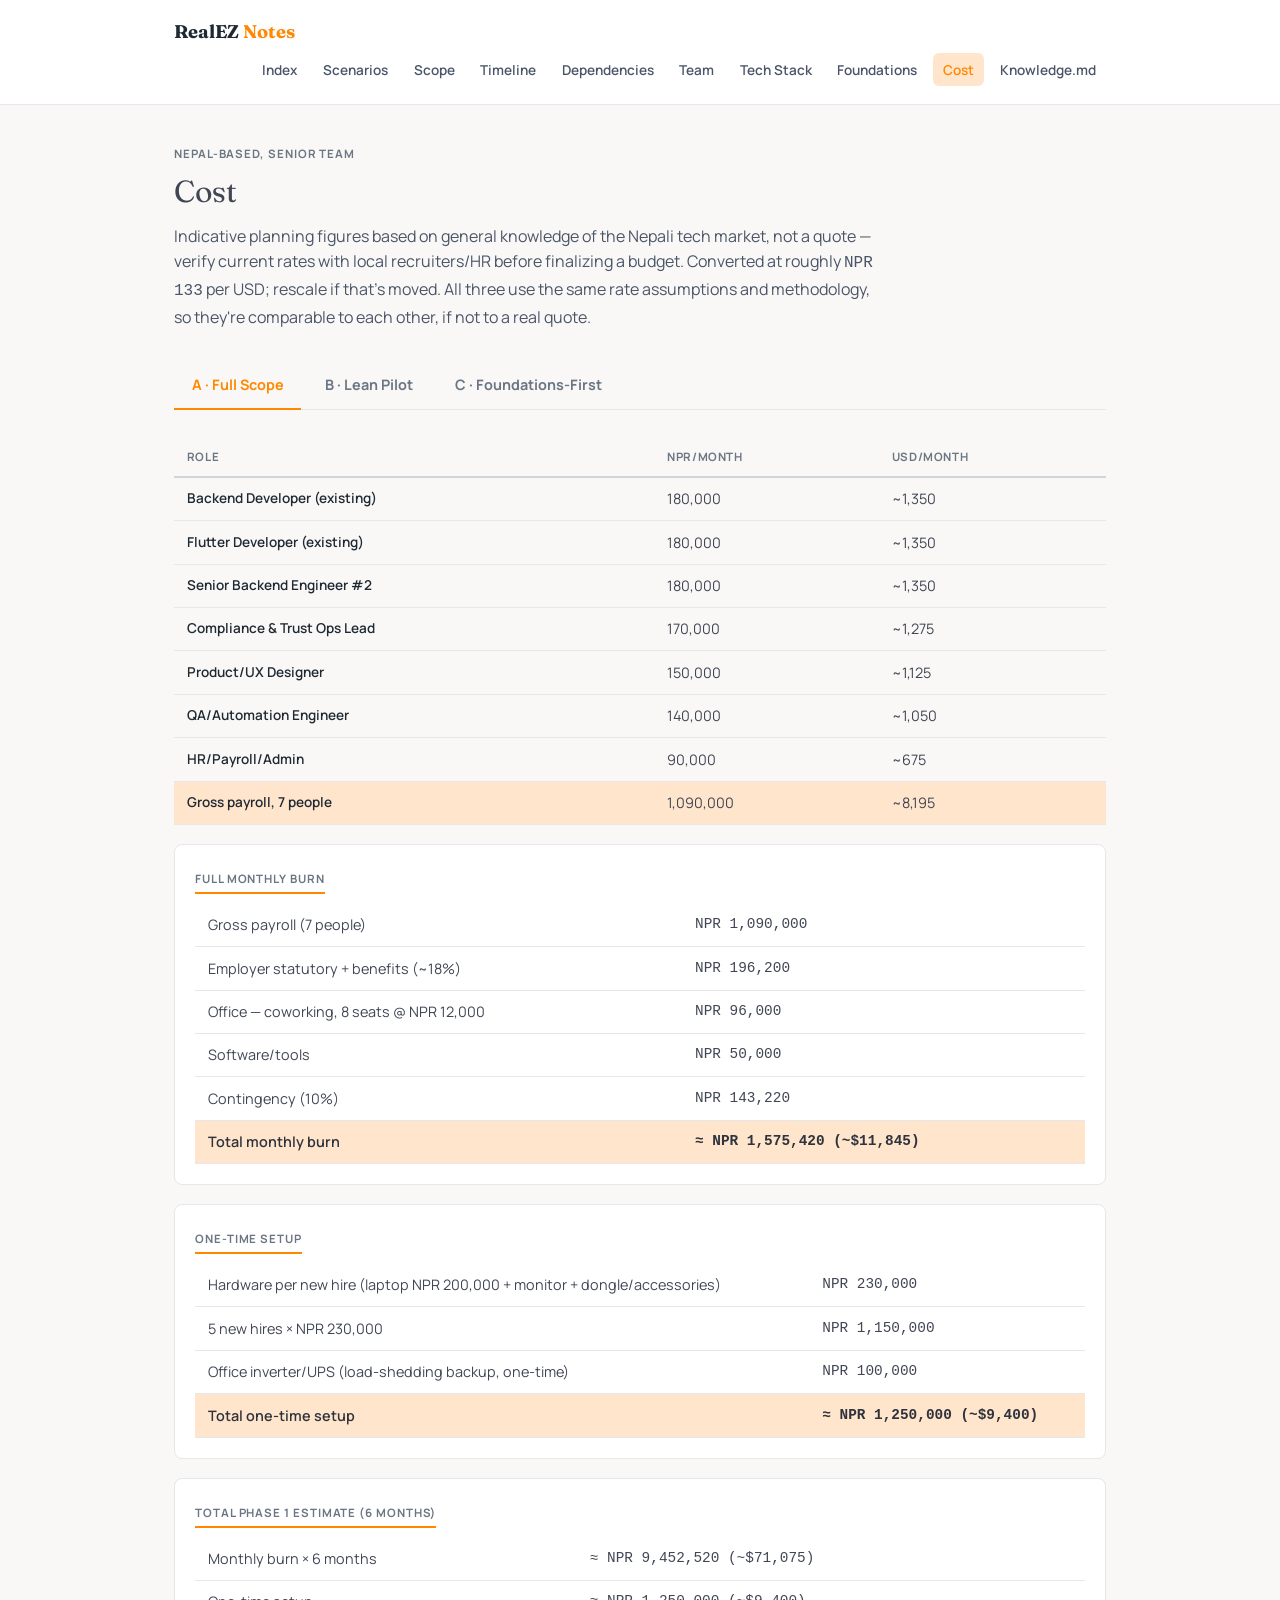
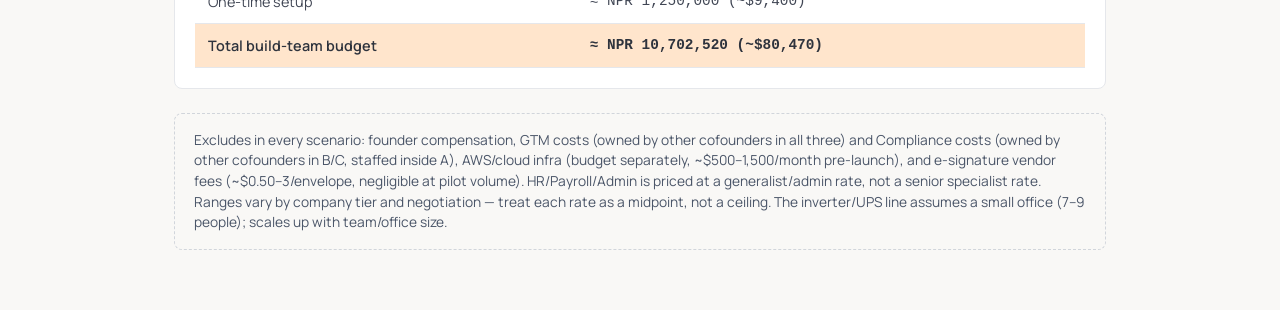
==== commit 3682f848: "Correct team, cost, and tech-stack assumptions per founder feedback - Cut DevOps/Platform Engineer a" ====
--- a/cost.html
+++ b/cost.html
@@ -38,7 +38,7 @@
   <div class="notes-tabs" data-panels="#cost-panels">
     <button class="notes-tab-btn is-active" data-tab-target="#cost-a">A &middot; Full Scope</button>
     <button class="notes-tab-btn" data-tab-target="#cost-b">B &middot; Lean Pilot</button>
-    <button class="notes-tab-btn" data-tab-target="#cost-c">C &middot; AI-Native</button>
+    <button class="notes-tab-btn" data-tab-target="#cost-c">C &middot; Foundations-First</button>
   </div>
 
   <div id="cost-panels">
@@ -50,12 +50,12 @@
           <tbody>
             <tr><th>Backend Developer (existing)</th><td>180,000</td><td>~1,350</td></tr>
             <tr><th>Flutter Developer (existing)</th><td>180,000</td><td>~1,350</td></tr>
-            <tr><th>Backend Engineer #2</th><td>180,000</td><td>~1,350</td></tr>
+            <tr><th>Senior Backend Engineer #2</th><td>180,000</td><td>~1,350</td></tr>
             <tr><th>Compliance &amp; Trust Ops Lead</th><td>170,000</td><td>~1,275</td></tr>
             <tr><th>Product/UX Designer</th><td>150,000</td><td>~1,125</td></tr>
             <tr><th>QA/Automation Engineer</th><td>140,000</td><td>~1,050</td></tr>
-            <tr><th>Pilot/GTM Lead</th><td>150,000</td><td>~1,125</td></tr>
-            <tr class="is-recommended"><th>Gross payroll, 7 people</th><td>1,150,000</td><td>~8,650</td></tr>
+            <tr><th>HR/Payroll/Admin</th><td>90,000</td><td>~675</td></tr>
+            <tr class="is-recommended"><th>Gross payroll, 7 people</th><td>1,090,000</td><td>~8,195</td></tr>
           </tbody>
         </table>
       </div>
@@ -63,13 +63,23 @@
         <p class="section-title" style="margin-bottom:0.6rem;">Full monthly burn</p>
         <table class="matrix-table" style="min-width:0;">
           <tbody>
-            <tr><td>Gross payroll (7 people)</td><td class="mono">NPR 1,150,000</td></tr>
-            <tr><td>Employer statutory + benefits (~18%)</td><td class="mono">NPR 207,000</td></tr>
+            <tr><td>Gross payroll (7 people)</td><td class="mono">NPR 1,090,000</td></tr>
+            <tr><td>Employer statutory + benefits (~18%)</td><td class="mono">NPR 196,200</td></tr>
             <tr><td>Office &mdash; coworking, 8 seats @ NPR 12,000</td><td class="mono">NPR 96,000</td></tr>
             <tr><td>Software/tools</td><td class="mono">NPR 50,000</td></tr>
-            <tr><td>HR/payroll admin</td><td class="mono">NPR 30,000</td></tr>
-            <tr><td>Contingency (10%)</td><td class="mono">NPR 153,300</td></tr>
-            <tr class="is-recommended"><td><strong>Total monthly burn</strong></td><td class="mono"><strong>&asymp; NPR 1,686,300 (~$12,680)</strong></td></tr>
+            <tr><td>Contingency (10%)</td><td class="mono">NPR 143,220</td></tr>
+            <tr class="is-recommended"><td><strong>Total monthly burn</strong></td><td class="mono"><strong>&asymp; NPR 1,575,420 (~$11,845)</strong></td></tr>
+          </tbody>
+        </table>
+      </div>
+      <div class="hairline-card" style="margin-top:1.2rem;">
+        <p class="section-title" style="margin-bottom:0.6rem;">One-time setup</p>
+        <table class="matrix-table" style="min-width:0;">
+          <tbody>
+            <tr><td>Hardware per new hire (laptop NPR 200,000 + monitor + dongle/accessories)</td><td class="mono">NPR 230,000</td></tr>
+            <tr><td>5 new hires &times; NPR 230,000</td><td class="mono">NPR 1,150,000</td></tr>
+            <tr><td>Office inverter/UPS (load-shedding backup, one-time)</td><td class="mono">NPR 100,000</td></tr>
+            <tr class="is-recommended"><td><strong>Total one-time setup</strong></td><td class="mono"><strong>&asymp; NPR 1,250,000 (~$9,400)</strong></td></tr>
           </tbody>
         </table>
       </div>
@@ -77,9 +87,9 @@
         <p class="section-title" style="margin-bottom:0.6rem;">Total Phase 1 estimate (6 months)</p>
         <table class="matrix-table" style="min-width:0;">
           <tbody>
-            <tr><td>Monthly burn &times; 6 months</td><td class="mono">&asymp; NPR 10,117,800 (~$76,075)</td></tr>
-            <tr><td>One-time hardware (5 new hires)</td><td class="mono">&asymp; NPR 838,000 (~$6,300)</td></tr>
-            <tr class="is-recommended"><td><strong>Total build-team budget</strong></td><td class="mono"><strong>&asymp; NPR 10,955,800 (~$82,375)</strong></td></tr>
+            <tr><td>Monthly burn &times; 6 months</td><td class="mono">&asymp; NPR 9,452,520 (~$71,075)</td></tr>
+            <tr><td>One-time setup</td><td class="mono">&asymp; NPR 1,250,000 (~$9,400)</td></tr>
+            <tr class="is-recommended"><td><strong>Total build-team budget</strong></td><td class="mono"><strong>&asymp; NPR 10,702,520 (~$80,470)</strong></td></tr>
           </tbody>
         </table>
       </div>
@@ -92,12 +102,12 @@
           <tbody>
             <tr><th>Backend Developer (existing)</th><td>180,000</td><td>~1,350</td></tr>
             <tr><th>Flutter Developer (existing)</th><td>180,000</td><td>~1,350</td></tr>
-            <tr><th>Backend Engineer #2</th><td>180,000</td><td>~1,350</td></tr>
-            <tr><th>Second Mobile Engineer</th><td>180,000</td><td>~1,350</td></tr>
+            <tr><th>Senior Backend Engineer #2</th><td>180,000</td><td>~1,350</td></tr>
             <tr><th>Product/UX Designer</th><td>150,000</td><td>~1,125</td></tr>
             <tr><th>QA/Automation Engineer</th><td>140,000</td><td>~1,050</td></tr>
             <tr><th>Project Manager</th><td>160,000</td><td>~1,200</td></tr>
-            <tr class="is-recommended"><th>Gross payroll, 7 people</th><td>1,170,000</td><td>~8,800</td></tr>
+            <tr><th>HR/Payroll/Admin</th><td>90,000</td><td>~675</td></tr>
+            <tr class="is-recommended"><th>Gross payroll, 7 people</th><td>1,080,000</td><td>~8,120</td></tr>
           </tbody>
         </table>
       </div>
@@ -105,13 +115,23 @@
         <p class="section-title" style="margin-bottom:0.6rem;">Full monthly burn</p>
         <table class="matrix-table" style="min-width:0;">
           <tbody>
-            <tr><td>Gross payroll (7 people)</td><td class="mono">NPR 1,170,000</td></tr>
-            <tr><td>Employer statutory + benefits (~18%)</td><td class="mono">NPR 210,600</td></tr>
+            <tr><td>Gross payroll (7 people)</td><td class="mono">NPR 1,080,000</td></tr>
+            <tr><td>Employer statutory + benefits (~18%)</td><td class="mono">NPR 194,400</td></tr>
             <tr><td>Office &mdash; coworking, 8 seats @ NPR 12,000</td><td class="mono">NPR 96,000</td></tr>
             <tr><td>Software/tools</td><td class="mono">NPR 50,000</td></tr>
-            <tr><td>HR/payroll admin</td><td class="mono">NPR 30,000</td></tr>
-            <tr><td>Contingency (10%)</td><td class="mono">NPR 155,660</td></tr>
-            <tr class="is-recommended"><td><strong>Total monthly burn</strong></td><td class="mono"><strong>&asymp; NPR 1,712,260 (~$12,875)</strong></td></tr>
+            <tr><td>Contingency (10%)</td><td class="mono">NPR 142,040</td></tr>
+            <tr class="is-recommended"><td><strong>Total monthly burn</strong></td><td class="mono"><strong>&asymp; NPR 1,562,440 (~$11,750)</strong></td></tr>
+          </tbody>
+        </table>
+      </div>
+      <div class="hairline-card" style="margin-top:1.2rem;">
+        <p class="section-title" style="margin-bottom:0.6rem;">One-time setup</p>
+        <table class="matrix-table" style="min-width:0;">
+          <tbody>
+            <tr><td>Hardware per new hire (laptop NPR 200,000 + monitor + dongle/accessories)</td><td class="mono">NPR 230,000</td></tr>
+            <tr><td>5 new hires &times; NPR 230,000</td><td class="mono">NPR 1,150,000</td></tr>
+            <tr><td>Office inverter/UPS (load-shedding backup, one-time)</td><td class="mono">NPR 100,000</td></tr>
+            <tr class="is-recommended"><td><strong>Total one-time setup</strong></td><td class="mono"><strong>&asymp; NPR 1,250,000 (~$9,400)</strong></td></tr>
           </tbody>
         </table>
       </div>
@@ -119,28 +139,28 @@
         <p class="section-title" style="margin-bottom:0.6rem;">Total Phase 1 estimate (5 months)</p>
         <table class="matrix-table" style="min-width:0;">
           <tbody>
-            <tr><td>Monthly burn &times; 5 months</td><td class="mono">&asymp; NPR 8,561,300 (~$64,370)</td></tr>
-            <tr><td>One-time hardware (5 new hires)</td><td class="mono">&asymp; NPR 918,000 (~$6,900)</td></tr>
-            <tr class="is-recommended"><td><strong>Total build-team budget</strong></td><td class="mono"><strong>&asymp; NPR 9,479,300 (~$71,275)</strong></td></tr>
+            <tr><td>Monthly burn &times; 5 months</td><td class="mono">&asymp; NPR 7,812,200 (~$58,740)</td></tr>
+            <tr><td>One-time setup</td><td class="mono">&asymp; NPR 1,250,000 (~$9,400)</td></tr>
+            <tr class="is-recommended"><td><strong>Total build-team budget</strong></td><td class="mono"><strong>&asymp; NPR 9,062,200 (~$68,140)</strong></td></tr>
           </tbody>
         </table>
       </div>
     </section>
 
     <section id="cost-c" class="notes-tab-panel">
+      <p style="font-size: 0.9rem; color: var(--text-secondary); margin-bottom: 1.2rem;">Identical roster and cost to Scenario B &mdash; see <a href="team.html">Team</a> for why. The only differences are process (QA starts month 1, foundations checklist required from week 1), not headcount or spend.</p>
       <div class="table-scroll">
         <table class="matrix-table" style="min-width:0;">
           <thead><tr><th>Role</th><th>NPR/month</th><th>USD/month</th></tr></thead>
           <tbody>
             <tr><th>Backend Developer (existing)</th><td>180,000</td><td>~1,350</td></tr>
             <tr><th>Flutter Developer (existing)</th><td>180,000</td><td>~1,350</td></tr>
-            <tr><th>Founding/Staff Engineer</th><td>200,000</td><td>~1,500</td></tr>
-            <tr><th>DevOps/Platform Engineer</th><td>180,000</td><td>~1,350</td></tr>
-            <tr><th>Second Mobile Engineer</th><td>180,000</td><td>~1,350</td></tr>
+            <tr><th>Senior Backend Engineer #2</th><td>180,000</td><td>~1,350</td></tr>
             <tr><th>QA/Verification Engineer</th><td>140,000</td><td>~1,050</td></tr>
             <tr><th>Product/UX Designer</th><td>150,000</td><td>~1,125</td></tr>
             <tr><th>Project Manager</th><td>160,000</td><td>~1,200</td></tr>
-            <tr class="is-recommended"><th>Gross payroll, 8 people</th><td>1,370,000</td><td>~10,300</td></tr>
+            <tr><th>HR/Payroll/Admin</th><td>90,000</td><td>~675</td></tr>
+            <tr class="is-recommended"><th>Gross payroll, 7 people</th><td>1,080,000</td><td>~8,120</td></tr>
           </tbody>
         </table>
       </div>
@@ -148,13 +168,23 @@
         <p class="section-title" style="margin-bottom:0.6rem;">Full monthly burn</p>
         <table class="matrix-table" style="min-width:0;">
           <tbody>
-            <tr><td>Gross payroll (8 people)</td><td class="mono">NPR 1,370,000</td></tr>
-            <tr><td>Employer statutory + benefits (~18%)</td><td class="mono">NPR 246,600</td></tr>
-            <tr><td>Office &mdash; coworking, 9 seats @ NPR 12,000</td><td class="mono">NPR 108,000</td></tr>
-            <tr><td>Software/tools (incl. CI/CD, IaC, monitoring)</td><td class="mono">NPR 55,000</td></tr>
-            <tr><td>HR/payroll admin</td><td class="mono">NPR 30,000</td></tr>
-            <tr><td>Contingency (10%)</td><td class="mono">NPR 180,960</td></tr>
-            <tr class="is-recommended"><td><strong>Total monthly burn</strong></td><td class="mono"><strong>&asymp; NPR 1,990,560 (~$14,965)</strong></td></tr>
+            <tr><td>Gross payroll (7 people)</td><td class="mono">NPR 1,080,000</td></tr>
+            <tr><td>Employer statutory + benefits (~18%)</td><td class="mono">NPR 194,400</td></tr>
+            <tr><td>Office &mdash; coworking, 8 seats @ NPR 12,000</td><td class="mono">NPR 96,000</td></tr>
+            <tr><td>Software/tools</td><td class="mono">NPR 50,000</td></tr>
+            <tr><td>Contingency (10%)</td><td class="mono">NPR 142,040</td></tr>
+            <tr class="is-recommended"><td><strong>Total monthly burn</strong></td><td class="mono"><strong>&asymp; NPR 1,562,440 (~$11,750)</strong></td></tr>
+          </tbody>
+        </table>
+      </div>
+      <div class="hairline-card" style="margin-top:1.2rem;">
+        <p class="section-title" style="margin-bottom:0.6rem;">One-time setup</p>
+        <table class="matrix-table" style="min-width:0;">
+          <tbody>
+            <tr><td>Hardware per new hire (laptop NPR 200,000 + monitor + dongle/accessories)</td><td class="mono">NPR 230,000</td></tr>
+            <tr><td>5 new hires &times; NPR 230,000</td><td class="mono">NPR 1,150,000</td></tr>
+            <tr><td>Office inverter/UPS (load-shedding backup, one-time)</td><td class="mono">NPR 100,000</td></tr>
+            <tr class="is-recommended"><td><strong>Total one-time setup</strong></td><td class="mono"><strong>&asymp; NPR 1,250,000 (~$9,400)</strong></td></tr>
           </tbody>
         </table>
       </div>
@@ -162,19 +192,18 @@
         <p class="section-title" style="margin-bottom:0.6rem;">Total Phase 1 estimate (5 months)</p>
         <table class="matrix-table" style="min-width:0;">
           <tbody>
-            <tr><td>Monthly burn &times; 5 months</td><td class="mono">&asymp; NPR 9,952,800 (~$74,830)</td></tr>
-            <tr><td>One-time hardware (6 new hires)</td><td class="mono">&asymp; NPR 1,130,500 (~$8,500)</td></tr>
-            <tr class="is-recommended"><td><strong>Total build-team budget</strong></td><td class="mono"><strong>&asymp; NPR 11,083,300 (~$83,335)</strong></td></tr>
-          </tbody>
-        </table>
-      </div>
-      <p style="margin-top:1rem; font-size:0.88rem; color:var(--text-secondary);">Costs ~17% more than Scenario B for one extra hire (DevOps/Platform) and a slightly senior-weighted team &mdash; the trade being made explicitly in <a href="team.html">Team</a>: pay for foundations up front rather than an incident later.</p>
+            <tr><td>Monthly burn &times; 5 months</td><td class="mono">&asymp; NPR 7,812,200 (~$58,740)</td></tr>
+            <tr><td>One-time setup</td><td class="mono">&asymp; NPR 1,250,000 (~$9,400)</td></tr>
+            <tr class="is-recommended"><td><strong>Total build-team budget</strong></td><td class="mono"><strong>&asymp; NPR 9,062,200 (~$68,140)</strong></td></tr>
+          </tbody>
+        </table>
+      </div>
     </section>
 
   </div>
 
   <div class="assumption-note" style="margin-top:1.5rem; padding:1rem 1.2rem; border:1px dashed var(--border-strong); border-radius:8px; font-size:0.86rem; color:var(--text-secondary);">
-    Excludes in every scenario: founder compensation, GTM/Compliance costs where owned by other cofounders (B and C), AWS/cloud infra (budget separately, ~$500&ndash;1,500/month pre-launch), and e-signature vendor fees (~$0.50&ndash;3/envelope, negligible at pilot volume). Ranges vary by company tier and negotiation &mdash; treat each rate as a midpoint, not a ceiling.
+    Excludes in every scenario: founder compensation, GTM costs (owned by other cofounders in all three) and Compliance costs (owned by other cofounders in B/C, staffed inside A), AWS/cloud infra (budget separately, ~$500&ndash;1,500/month pre-launch), and e-signature vendor fees (~$0.50&ndash;3/envelope, negligible at pilot volume). HR/Payroll/Admin is priced at a generalist/admin rate, not a senior specialist rate. Ranges vary by company tier and negotiation &mdash; treat each rate as a midpoint, not a ceiling. The inverter/UPS line assumes a small office (7&ndash;9 people); scales up with team/office size.
   </div>
 
 </div>
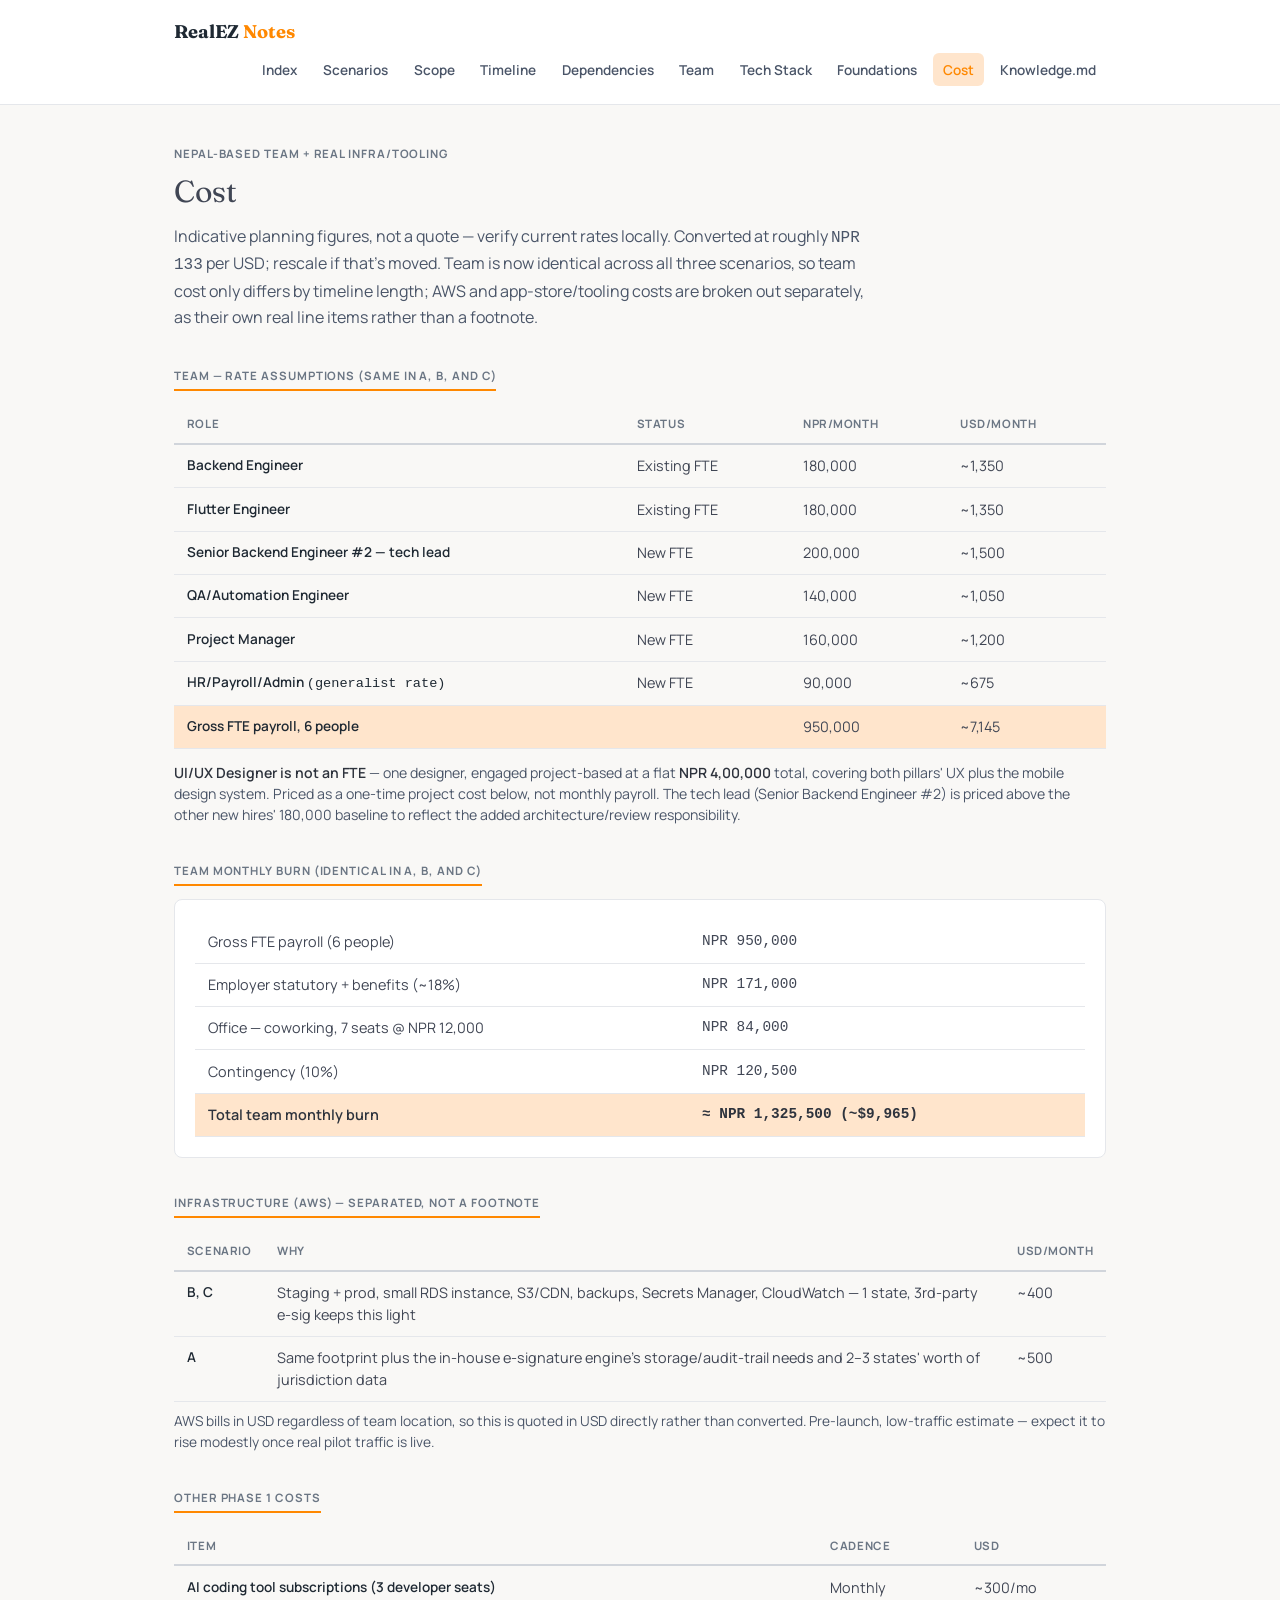
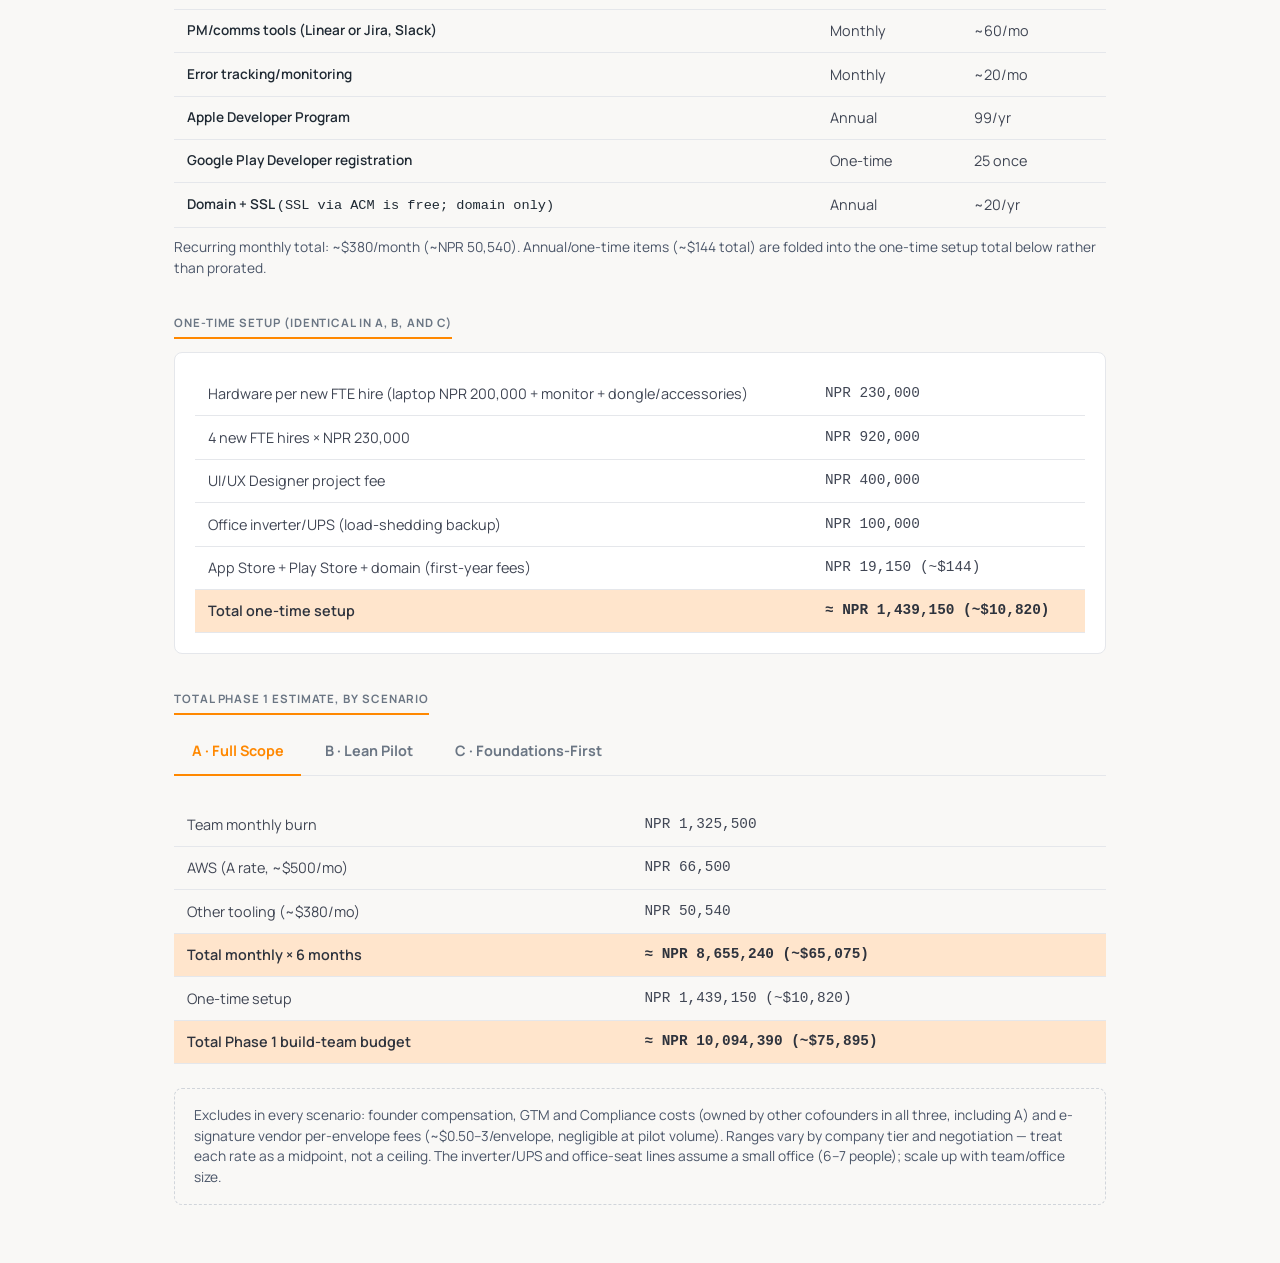
==== commit e93548c4: "Unify team across all scenarios, fix costing, add multi-tenancy/white-label - Detailed the earnest-m" ====
--- a/cost.html
+++ b/cost.html
@@ -31,9 +31,83 @@
 
 <div class="notes-shell">
 
-  <p class="notes-eyebrow">Nepal-based, senior team</p>
+  <p class="notes-eyebrow">Nepal-based team + real infra/tooling</p>
   <h1 style="font-family: var(--font-serif); font-size: 1.9rem; margin-bottom: 0.6rem;">Cost</h1>
-  <p class="notes-lede">Indicative planning figures based on general knowledge of the Nepali tech market, not a quote &mdash; verify current rates with local recruiters/HR before finalizing a budget. Converted at roughly <span class="mono">NPR 133</span> per USD; rescale if that's moved. All three use the same rate assumptions and methodology, so they're comparable to each other, if not to a real quote.</p>
+  <p class="notes-lede">Indicative planning figures, not a quote &mdash; verify current rates locally. Converted at roughly <span class="mono">NPR 133</span> per USD; rescale if that's moved. Team is now identical across all three scenarios, so team cost only differs by timeline length; AWS and app-store/tooling costs are broken out separately, as their own real line items rather than a footnote.</p>
+
+  <h2 class="section-title">Team &mdash; rate assumptions (same in A, B, and C)</h2>
+  <div class="table-scroll">
+    <table class="matrix-table" style="min-width:0;">
+      <thead><tr><th>Role</th><th>Status</th><th>NPR/month</th><th>USD/month</th></tr></thead>
+      <tbody>
+        <tr><th>Backend Engineer</th><td>Existing FTE</td><td>180,000</td><td>~1,350</td></tr>
+        <tr><th>Flutter Engineer</th><td>Existing FTE</td><td>180,000</td><td>~1,350</td></tr>
+        <tr><th>Senior Backend Engineer #2 &mdash; tech lead</th><td>New FTE</td><td>200,000</td><td>~1,500</td></tr>
+        <tr><th>QA/Automation Engineer</th><td>New FTE</td><td>140,000</td><td>~1,050</td></tr>
+        <tr><th>Project Manager</th><td>New FTE</td><td>160,000</td><td>~1,200</td></tr>
+        <tr><th>HR/Payroll/Admin <span class="mono" style="font-weight:400;">(generalist rate)</span></th><td>New FTE</td><td>90,000</td><td>~675</td></tr>
+        <tr class="is-recommended"><th>Gross FTE payroll, 6 people</th><td></td><td>950,000</td><td>~7,145</td></tr>
+      </tbody>
+    </table>
+  </div>
+  <p style="font-size: 0.88rem; color: var(--text-secondary); margin-top: 0.8rem;"><strong>UI/UX Designer is not an FTE</strong> &mdash; one designer, engaged project-based at a flat <strong>NPR 4,00,000</strong> total, covering both pillars' UX plus the mobile design system. Priced as a one-time project cost below, not monthly payroll. The tech lead (Senior Backend Engineer #2) is priced above the other new hires' 180,000 baseline to reflect the added architecture/review responsibility.</p>
+
+  <h2 class="section-title" style="margin-top: 2.25rem;">Team monthly burn (identical in A, B, and C)</h2>
+  <div class="hairline-card">
+    <table class="matrix-table" style="min-width:0;">
+      <tbody>
+        <tr><td>Gross FTE payroll (6 people)</td><td class="mono">NPR 950,000</td></tr>
+        <tr><td>Employer statutory + benefits (~18%)</td><td class="mono">NPR 171,000</td></tr>
+        <tr><td>Office &mdash; coworking, 7 seats @ NPR 12,000</td><td class="mono">NPR 84,000</td></tr>
+        <tr><td>Contingency (10%)</td><td class="mono">NPR 120,500</td></tr>
+        <tr class="is-recommended"><td><strong>Total team monthly burn</strong></td><td class="mono"><strong>&asymp; NPR 1,325,500 (~$9,965)</strong></td></tr>
+      </tbody>
+    </table>
+  </div>
+
+  <h2 class="section-title" style="margin-top: 2.25rem;">Infrastructure (AWS) &mdash; separated, not a footnote</h2>
+  <div class="table-scroll">
+    <table class="matrix-table" style="min-width:0;">
+      <thead><tr><th>Scenario</th><th>Why</th><th>USD/month</th></tr></thead>
+      <tbody>
+        <tr><th>B, C</th><td>Staging + prod, small RDS instance, S3/CDN, backups, Secrets Manager, CloudWatch &mdash; 1 state, 3rd-party e-sig keeps this light</td><td>~400</td></tr>
+        <tr><th>A</th><td>Same footprint plus the in-house e-signature engine's storage/audit-trail needs and 2&ndash;3 states' worth of jurisdiction data</td><td>~500</td></tr>
+      </tbody>
+    </table>
+  </div>
+  <p style="font-size: 0.86rem; color: var(--text-secondary); margin-top: 0.6rem;">AWS bills in USD regardless of team location, so this is quoted in USD directly rather than converted. Pre-launch, low-traffic estimate &mdash; expect it to rise modestly once real pilot traffic is live.</p>
+
+  <h2 class="section-title" style="margin-top: 2.25rem;">Other Phase 1 costs</h2>
+  <div class="table-scroll">
+    <table class="matrix-table" style="min-width:0;">
+      <thead><tr><th>Item</th><th>Cadence</th><th>USD</th></tr></thead>
+      <tbody>
+        <tr><th>AI coding tool subscriptions (3 developer seats)</th><td>Monthly</td><td>~300/mo</td></tr>
+        <tr><th>PM/comms tools (Linear or Jira, Slack)</th><td>Monthly</td><td>~60/mo</td></tr>
+        <tr><th>Error tracking/monitoring</th><td>Monthly</td><td>~20/mo</td></tr>
+        <tr><th>Apple Developer Program</th><td>Annual</td><td>99/yr</td></tr>
+        <tr><th>Google Play Developer registration</th><td>One-time</td><td>25 once</td></tr>
+        <tr><th>Domain + SSL <span class="mono" style="font-weight:400;">(SSL via ACM is free; domain only)</span></th><td>Annual</td><td>~20/yr</td></tr>
+      </tbody>
+    </table>
+  </div>
+  <p style="font-size: 0.86rem; color: var(--text-secondary); margin-top: 0.6rem;">Recurring monthly total: ~$380/month (~NPR 50,540). Annual/one-time items (~$144 total) are folded into the one-time setup total below rather than prorated.</p>
+
+  <h2 class="section-title" style="margin-top: 2.25rem;">One-time setup (identical in A, B, and C)</h2>
+  <div class="hairline-card">
+    <table class="matrix-table" style="min-width:0;">
+      <tbody>
+        <tr><td>Hardware per new FTE hire (laptop NPR 200,000 + monitor + dongle/accessories)</td><td class="mono">NPR 230,000</td></tr>
+        <tr><td>4 new FTE hires &times; NPR 230,000</td><td class="mono">NPR 920,000</td></tr>
+        <tr><td>UI/UX Designer project fee</td><td class="mono">NPR 400,000</td></tr>
+        <tr><td>Office inverter/UPS (load-shedding backup)</td><td class="mono">NPR 100,000</td></tr>
+        <tr><td>App Store + Play Store + domain (first-year fees)</td><td class="mono">NPR 19,150 (~$144)</td></tr>
+        <tr class="is-recommended"><td><strong>Total one-time setup</strong></td><td class="mono"><strong>&asymp; NPR 1,439,150 (~$10,820)</strong></td></tr>
+      </tbody>
+    </table>
+  </div>
+
+  <h2 class="section-title" style="margin-top: 2.25rem;">Total Phase 1 estimate, by scenario</h2>
 
   <div class="notes-tabs" data-panels="#cost-panels">
     <button class="notes-tab-btn is-active" data-tab-target="#cost-a">A &middot; Full Scope</button>
@@ -44,166 +118,49 @@
   <div id="cost-panels">
 
     <section id="cost-a" class="notes-tab-panel is-active">
-      <div class="table-scroll">
-        <table class="matrix-table" style="min-width:0;">
-          <thead><tr><th>Role</th><th>NPR/month</th><th>USD/month</th></tr></thead>
-          <tbody>
-            <tr><th>Backend Developer (existing)</th><td>180,000</td><td>~1,350</td></tr>
-            <tr><th>Flutter Developer (existing)</th><td>180,000</td><td>~1,350</td></tr>
-            <tr><th>Senior Backend Engineer #2</th><td>180,000</td><td>~1,350</td></tr>
-            <tr><th>Compliance &amp; Trust Ops Lead</th><td>170,000</td><td>~1,275</td></tr>
-            <tr><th>Product/UX Designer</th><td>150,000</td><td>~1,125</td></tr>
-            <tr><th>QA/Automation Engineer</th><td>140,000</td><td>~1,050</td></tr>
-            <tr><th>HR/Payroll/Admin</th><td>90,000</td><td>~675</td></tr>
-            <tr class="is-recommended"><th>Gross payroll, 7 people</th><td>1,090,000</td><td>~8,195</td></tr>
-          </tbody>
-        </table>
-      </div>
-      <div class="hairline-card" style="margin-top:1.2rem;">
-        <p class="section-title" style="margin-bottom:0.6rem;">Full monthly burn</p>
-        <table class="matrix-table" style="min-width:0;">
-          <tbody>
-            <tr><td>Gross payroll (7 people)</td><td class="mono">NPR 1,090,000</td></tr>
-            <tr><td>Employer statutory + benefits (~18%)</td><td class="mono">NPR 196,200</td></tr>
-            <tr><td>Office &mdash; coworking, 8 seats @ NPR 12,000</td><td class="mono">NPR 96,000</td></tr>
-            <tr><td>Software/tools</td><td class="mono">NPR 50,000</td></tr>
-            <tr><td>Contingency (10%)</td><td class="mono">NPR 143,220</td></tr>
-            <tr class="is-recommended"><td><strong>Total monthly burn</strong></td><td class="mono"><strong>&asymp; NPR 1,575,420 (~$11,845)</strong></td></tr>
-          </tbody>
-        </table>
-      </div>
-      <div class="hairline-card" style="margin-top:1.2rem;">
-        <p class="section-title" style="margin-bottom:0.6rem;">One-time setup</p>
-        <table class="matrix-table" style="min-width:0;">
-          <tbody>
-            <tr><td>Hardware per new hire (laptop NPR 200,000 + monitor + dongle/accessories)</td><td class="mono">NPR 230,000</td></tr>
-            <tr><td>5 new hires &times; NPR 230,000</td><td class="mono">NPR 1,150,000</td></tr>
-            <tr><td>Office inverter/UPS (load-shedding backup, one-time)</td><td class="mono">NPR 100,000</td></tr>
-            <tr class="is-recommended"><td><strong>Total one-time setup</strong></td><td class="mono"><strong>&asymp; NPR 1,250,000 (~$9,400)</strong></td></tr>
-          </tbody>
-        </table>
-      </div>
-      <div class="hairline-card" style="margin-top:1.2rem;">
-        <p class="section-title" style="margin-bottom:0.6rem;">Total Phase 1 estimate (6 months)</p>
-        <table class="matrix-table" style="min-width:0;">
-          <tbody>
-            <tr><td>Monthly burn &times; 6 months</td><td class="mono">&asymp; NPR 9,452,520 (~$71,075)</td></tr>
-            <tr><td>One-time setup</td><td class="mono">&asymp; NPR 1,250,000 (~$9,400)</td></tr>
-            <tr class="is-recommended"><td><strong>Total build-team budget</strong></td><td class="mono"><strong>&asymp; NPR 10,702,520 (~$80,470)</strong></td></tr>
-          </tbody>
-        </table>
-      </div>
+      <table class="matrix-table" style="min-width:0;">
+        <tbody>
+          <tr><td>Team monthly burn</td><td class="mono">NPR 1,325,500</td></tr>
+          <tr><td>AWS (A rate, ~$500/mo)</td><td class="mono">NPR 66,500</td></tr>
+          <tr><td>Other tooling (~$380/mo)</td><td class="mono">NPR 50,540</td></tr>
+          <tr class="is-recommended"><td><strong>Total monthly &times; 6 months</strong></td><td class="mono"><strong>&asymp; NPR 8,655,240 (~$65,075)</strong></td></tr>
+          <tr><td>One-time setup</td><td class="mono">NPR 1,439,150 (~$10,820)</td></tr>
+          <tr class="is-recommended"><td><strong>Total Phase 1 build-team budget</strong></td><td class="mono"><strong>&asymp; NPR 10,094,390 (~$75,895)</strong></td></tr>
+        </tbody>
+      </table>
     </section>
 
     <section id="cost-b" class="notes-tab-panel">
-      <div class="table-scroll">
-        <table class="matrix-table" style="min-width:0;">
-          <thead><tr><th>Role</th><th>NPR/month</th><th>USD/month</th></tr></thead>
-          <tbody>
-            <tr><th>Backend Developer (existing)</th><td>180,000</td><td>~1,350</td></tr>
-            <tr><th>Flutter Developer (existing)</th><td>180,000</td><td>~1,350</td></tr>
-            <tr><th>Senior Backend Engineer #2</th><td>180,000</td><td>~1,350</td></tr>
-            <tr><th>Product/UX Designer</th><td>150,000</td><td>~1,125</td></tr>
-            <tr><th>QA/Automation Engineer</th><td>140,000</td><td>~1,050</td></tr>
-            <tr><th>Project Manager</th><td>160,000</td><td>~1,200</td></tr>
-            <tr><th>HR/Payroll/Admin</th><td>90,000</td><td>~675</td></tr>
-            <tr class="is-recommended"><th>Gross payroll, 7 people</th><td>1,080,000</td><td>~8,120</td></tr>
-          </tbody>
-        </table>
-      </div>
-      <div class="hairline-card" style="margin-top:1.2rem;">
-        <p class="section-title" style="margin-bottom:0.6rem;">Full monthly burn</p>
-        <table class="matrix-table" style="min-width:0;">
-          <tbody>
-            <tr><td>Gross payroll (7 people)</td><td class="mono">NPR 1,080,000</td></tr>
-            <tr><td>Employer statutory + benefits (~18%)</td><td class="mono">NPR 194,400</td></tr>
-            <tr><td>Office &mdash; coworking, 8 seats @ NPR 12,000</td><td class="mono">NPR 96,000</td></tr>
-            <tr><td>Software/tools</td><td class="mono">NPR 50,000</td></tr>
-            <tr><td>Contingency (10%)</td><td class="mono">NPR 142,040</td></tr>
-            <tr class="is-recommended"><td><strong>Total monthly burn</strong></td><td class="mono"><strong>&asymp; NPR 1,562,440 (~$11,750)</strong></td></tr>
-          </tbody>
-        </table>
-      </div>
-      <div class="hairline-card" style="margin-top:1.2rem;">
-        <p class="section-title" style="margin-bottom:0.6rem;">One-time setup</p>
-        <table class="matrix-table" style="min-width:0;">
-          <tbody>
-            <tr><td>Hardware per new hire (laptop NPR 200,000 + monitor + dongle/accessories)</td><td class="mono">NPR 230,000</td></tr>
-            <tr><td>5 new hires &times; NPR 230,000</td><td class="mono">NPR 1,150,000</td></tr>
-            <tr><td>Office inverter/UPS (load-shedding backup, one-time)</td><td class="mono">NPR 100,000</td></tr>
-            <tr class="is-recommended"><td><strong>Total one-time setup</strong></td><td class="mono"><strong>&asymp; NPR 1,250,000 (~$9,400)</strong></td></tr>
-          </tbody>
-        </table>
-      </div>
-      <div class="hairline-card" style="margin-top:1.2rem;">
-        <p class="section-title" style="margin-bottom:0.6rem;">Total Phase 1 estimate (5 months)</p>
-        <table class="matrix-table" style="min-width:0;">
-          <tbody>
-            <tr><td>Monthly burn &times; 5 months</td><td class="mono">&asymp; NPR 7,812,200 (~$58,740)</td></tr>
-            <tr><td>One-time setup</td><td class="mono">&asymp; NPR 1,250,000 (~$9,400)</td></tr>
-            <tr class="is-recommended"><td><strong>Total build-team budget</strong></td><td class="mono"><strong>&asymp; NPR 9,062,200 (~$68,140)</strong></td></tr>
-          </tbody>
-        </table>
-      </div>
+      <table class="matrix-table" style="min-width:0;">
+        <tbody>
+          <tr><td>Team monthly burn</td><td class="mono">NPR 1,325,500</td></tr>
+          <tr><td>AWS (B/C rate, ~$400/mo)</td><td class="mono">NPR 53,200</td></tr>
+          <tr><td>Other tooling (~$380/mo)</td><td class="mono">NPR 50,540</td></tr>
+          <tr class="is-recommended"><td><strong>Total monthly &times; 5 months</strong></td><td class="mono"><strong>&asymp; NPR 7,146,200 (~$53,730)</strong></td></tr>
+          <tr><td>One-time setup</td><td class="mono">NPR 1,439,150 (~$10,820)</td></tr>
+          <tr class="is-recommended"><td><strong>Total Phase 1 build-team budget</strong></td><td class="mono"><strong>&asymp; NPR 8,585,350 (~$64,550)</strong></td></tr>
+        </tbody>
+      </table>
     </section>
 
     <section id="cost-c" class="notes-tab-panel">
-      <p style="font-size: 0.9rem; color: var(--text-secondary); margin-bottom: 1.2rem;">Identical roster and cost to Scenario B &mdash; see <a href="team.html">Team</a> for why. The only differences are process (QA starts month 1, foundations checklist required from week 1), not headcount or spend.</p>
-      <div class="table-scroll">
-        <table class="matrix-table" style="min-width:0;">
-          <thead><tr><th>Role</th><th>NPR/month</th><th>USD/month</th></tr></thead>
-          <tbody>
-            <tr><th>Backend Developer (existing)</th><td>180,000</td><td>~1,350</td></tr>
-            <tr><th>Flutter Developer (existing)</th><td>180,000</td><td>~1,350</td></tr>
-            <tr><th>Senior Backend Engineer #2</th><td>180,000</td><td>~1,350</td></tr>
-            <tr><th>QA/Verification Engineer</th><td>140,000</td><td>~1,050</td></tr>
-            <tr><th>Product/UX Designer</th><td>150,000</td><td>~1,125</td></tr>
-            <tr><th>Project Manager</th><td>160,000</td><td>~1,200</td></tr>
-            <tr><th>HR/Payroll/Admin</th><td>90,000</td><td>~675</td></tr>
-            <tr class="is-recommended"><th>Gross payroll, 7 people</th><td>1,080,000</td><td>~8,120</td></tr>
-          </tbody>
-        </table>
-      </div>
-      <div class="hairline-card" style="margin-top:1.2rem;">
-        <p class="section-title" style="margin-bottom:0.6rem;">Full monthly burn</p>
-        <table class="matrix-table" style="min-width:0;">
-          <tbody>
-            <tr><td>Gross payroll (7 people)</td><td class="mono">NPR 1,080,000</td></tr>
-            <tr><td>Employer statutory + benefits (~18%)</td><td class="mono">NPR 194,400</td></tr>
-            <tr><td>Office &mdash; coworking, 8 seats @ NPR 12,000</td><td class="mono">NPR 96,000</td></tr>
-            <tr><td>Software/tools</td><td class="mono">NPR 50,000</td></tr>
-            <tr><td>Contingency (10%)</td><td class="mono">NPR 142,040</td></tr>
-            <tr class="is-recommended"><td><strong>Total monthly burn</strong></td><td class="mono"><strong>&asymp; NPR 1,562,440 (~$11,750)</strong></td></tr>
-          </tbody>
-        </table>
-      </div>
-      <div class="hairline-card" style="margin-top:1.2rem;">
-        <p class="section-title" style="margin-bottom:0.6rem;">One-time setup</p>
-        <table class="matrix-table" style="min-width:0;">
-          <tbody>
-            <tr><td>Hardware per new hire (laptop NPR 200,000 + monitor + dongle/accessories)</td><td class="mono">NPR 230,000</td></tr>
-            <tr><td>5 new hires &times; NPR 230,000</td><td class="mono">NPR 1,150,000</td></tr>
-            <tr><td>Office inverter/UPS (load-shedding backup, one-time)</td><td class="mono">NPR 100,000</td></tr>
-            <tr class="is-recommended"><td><strong>Total one-time setup</strong></td><td class="mono"><strong>&asymp; NPR 1,250,000 (~$9,400)</strong></td></tr>
-          </tbody>
-        </table>
-      </div>
-      <div class="hairline-card" style="margin-top:1.2rem;">
-        <p class="section-title" style="margin-bottom:0.6rem;">Total Phase 1 estimate (5 months)</p>
-        <table class="matrix-table" style="min-width:0;">
-          <tbody>
-            <tr><td>Monthly burn &times; 5 months</td><td class="mono">&asymp; NPR 7,812,200 (~$58,740)</td></tr>
-            <tr><td>One-time setup</td><td class="mono">&asymp; NPR 1,250,000 (~$9,400)</td></tr>
-            <tr class="is-recommended"><td><strong>Total build-team budget</strong></td><td class="mono"><strong>&asymp; NPR 9,062,200 (~$68,140)</strong></td></tr>
-          </tbody>
-        </table>
-      </div>
+      <p style="font-size: 0.88rem; color: var(--text-secondary); margin-bottom: 1rem;">Identical to B &mdash; same team, same infra, same tooling. The only difference is process (QA timing, foundations discipline), which doesn't show up as a line item.</p>
+      <table class="matrix-table" style="min-width:0;">
+        <tbody>
+          <tr><td>Team monthly burn</td><td class="mono">NPR 1,325,500</td></tr>
+          <tr><td>AWS (B/C rate, ~$400/mo)</td><td class="mono">NPR 53,200</td></tr>
+          <tr><td>Other tooling (~$380/mo)</td><td class="mono">NPR 50,540</td></tr>
+          <tr class="is-recommended"><td><strong>Total monthly &times; 5 months</strong></td><td class="mono"><strong>&asymp; NPR 7,146,200 (~$53,730)</strong></td></tr>
+          <tr><td>One-time setup</td><td class="mono">NPR 1,439,150 (~$10,820)</td></tr>
+          <tr class="is-recommended"><td><strong>Total Phase 1 build-team budget</strong></td><td class="mono"><strong>&asymp; NPR 8,585,350 (~$64,550)</strong></td></tr>
+        </tbody>
+      </table>
     </section>
 
   </div>
 
   <div class="assumption-note" style="margin-top:1.5rem; padding:1rem 1.2rem; border:1px dashed var(--border-strong); border-radius:8px; font-size:0.86rem; color:var(--text-secondary);">
-    Excludes in every scenario: founder compensation, GTM costs (owned by other cofounders in all three) and Compliance costs (owned by other cofounders in B/C, staffed inside A), AWS/cloud infra (budget separately, ~$500&ndash;1,500/month pre-launch), and e-signature vendor fees (~$0.50&ndash;3/envelope, negligible at pilot volume). HR/Payroll/Admin is priced at a generalist/admin rate, not a senior specialist rate. Ranges vary by company tier and negotiation &mdash; treat each rate as a midpoint, not a ceiling. The inverter/UPS line assumes a small office (7&ndash;9 people); scales up with team/office size.
+    Excludes in every scenario: founder compensation, GTM and Compliance costs (owned by other cofounders in all three, including A) and e-signature vendor per-envelope fees (~$0.50&ndash;3/envelope, negligible at pilot volume). Ranges vary by company tier and negotiation &mdash; treat each rate as a midpoint, not a ceiling. The inverter/UPS and office-seat lines assume a small office (6&ndash;7 people); scale up with team/office size.
   </div>
 
 </div>
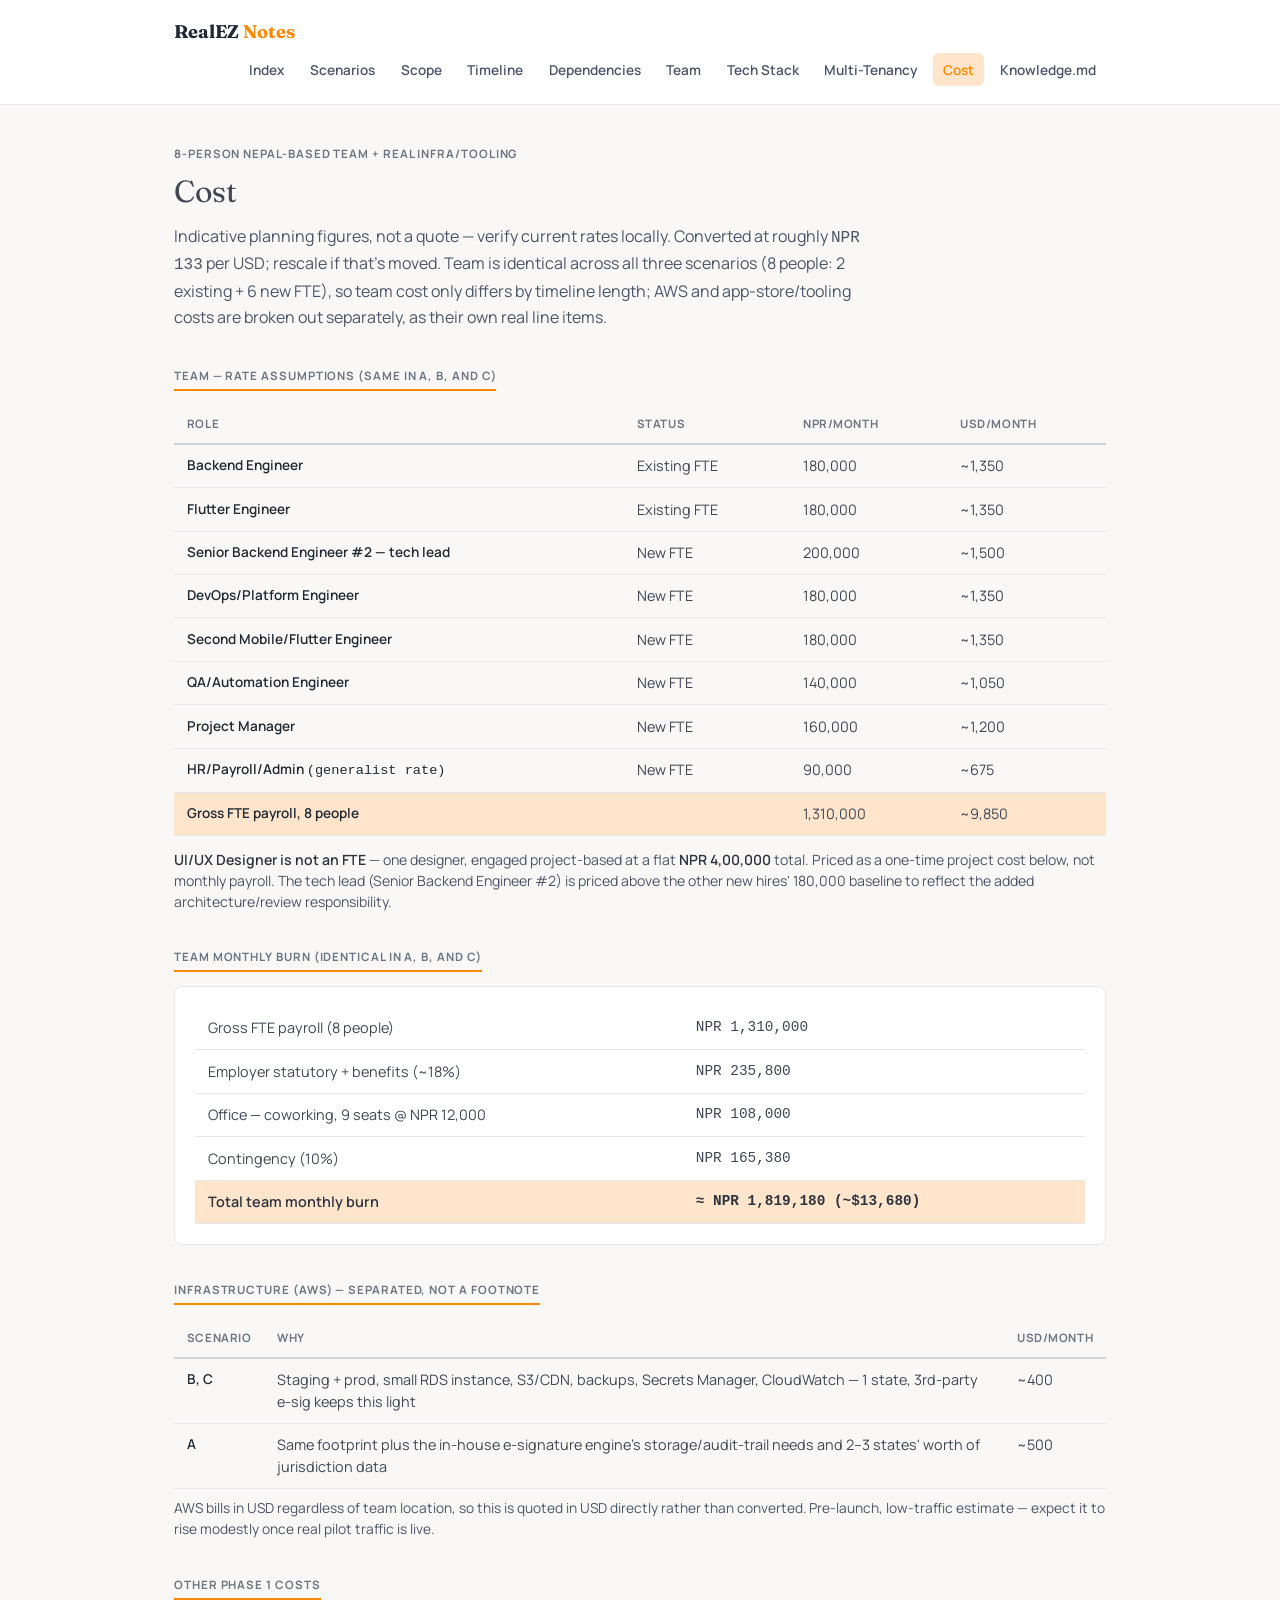
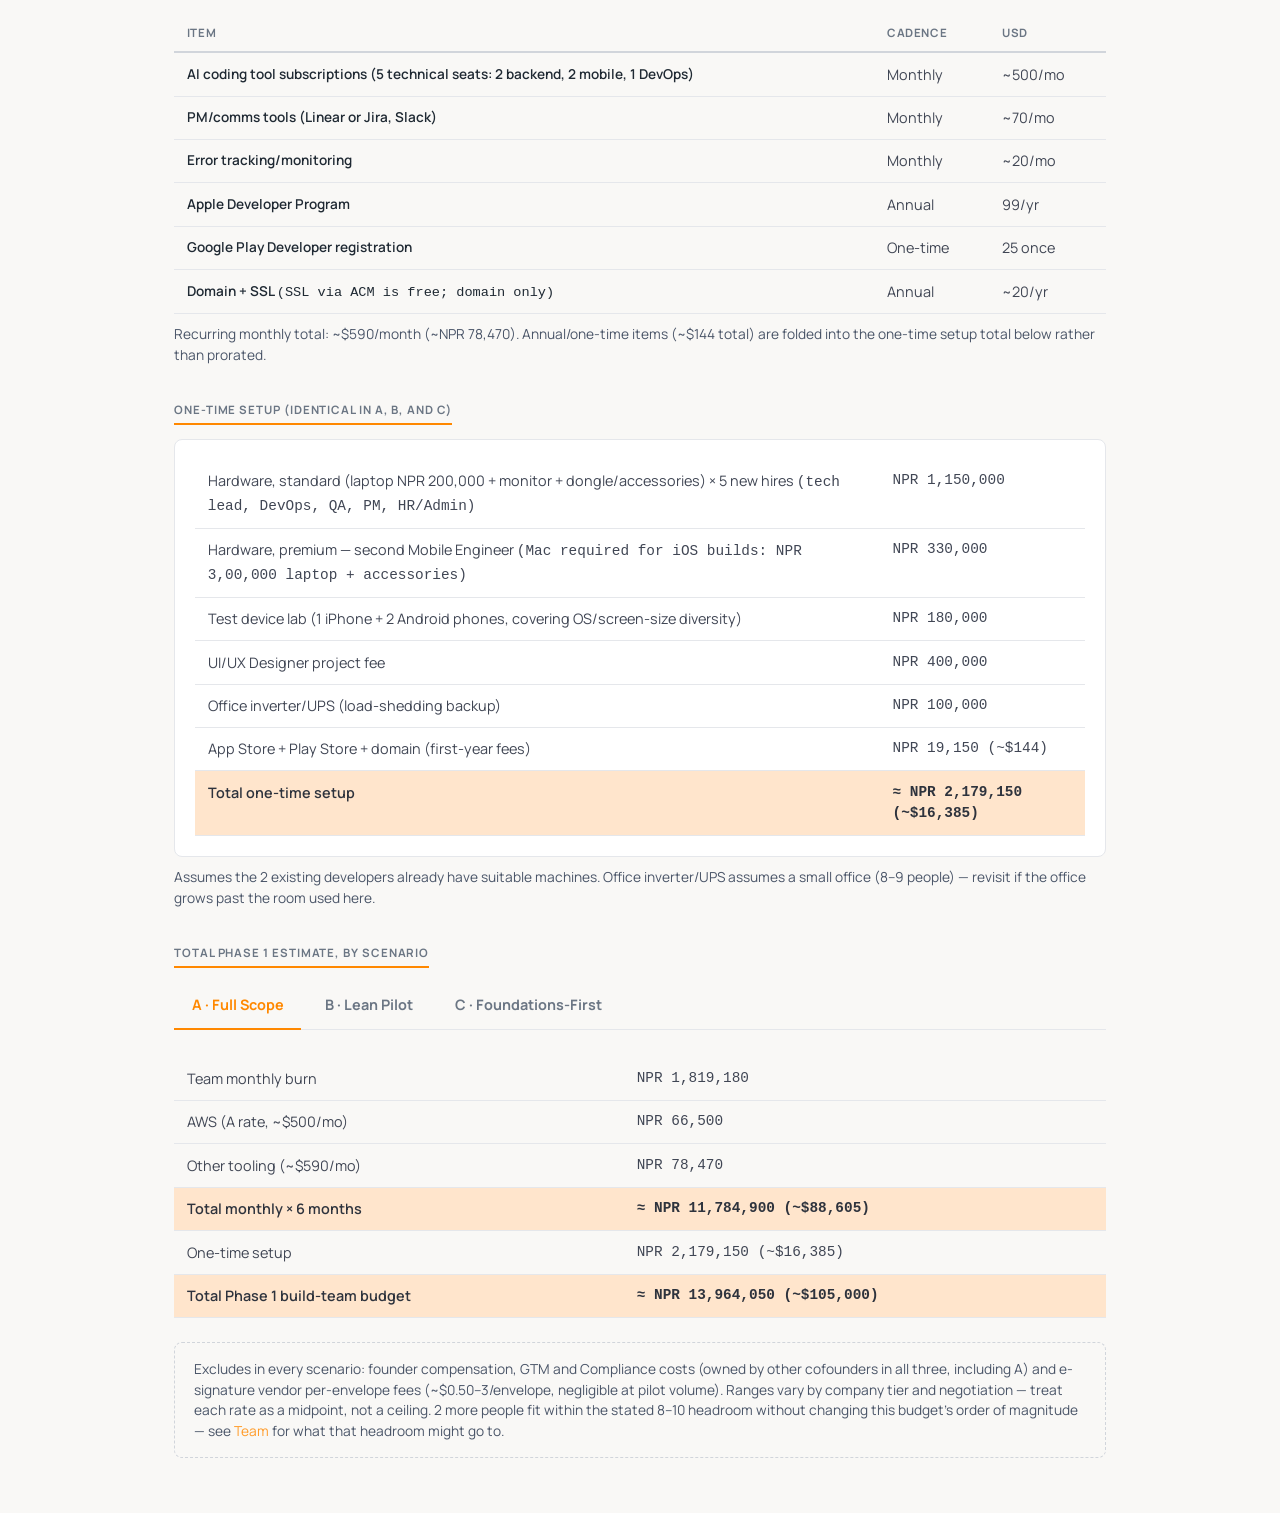
==== commit f9f694d8: "Greenfield tech stack, drop Foundations page, restore DevOps/2nd mobile - Tech Stack rewritten with " ====
--- a/cost.html
+++ b/cost.html
@@ -22,7 +22,7 @@
       <a href="dependencies.html">Dependencies</a>
       <a href="team.html">Team</a>
       <a href="tech-stack.html">Tech Stack</a>
-      <a href="engineering-foundations.html">Foundations</a>
+      <a href="multi-tenancy.html">Multi-Tenancy</a>
       <a href="cost.html" class="is-active">Cost</a>
       <a href="knowledge.md">Knowledge.md</a>
     </nav>
@@ -31,9 +31,9 @@
 
 <div class="notes-shell">
 
-  <p class="notes-eyebrow">Nepal-based team + real infra/tooling</p>
+  <p class="notes-eyebrow">8-person Nepal-based team + real infra/tooling</p>
   <h1 style="font-family: var(--font-serif); font-size: 1.9rem; margin-bottom: 0.6rem;">Cost</h1>
-  <p class="notes-lede">Indicative planning figures, not a quote &mdash; verify current rates locally. Converted at roughly <span class="mono">NPR 133</span> per USD; rescale if that's moved. Team is now identical across all three scenarios, so team cost only differs by timeline length; AWS and app-store/tooling costs are broken out separately, as their own real line items rather than a footnote.</p>
+  <p class="notes-lede">Indicative planning figures, not a quote &mdash; verify current rates locally. Converted at roughly <span class="mono">NPR 133</span> per USD; rescale if that's moved. Team is identical across all three scenarios (8 people: 2 existing + 6 new FTE), so team cost only differs by timeline length; AWS and app-store/tooling costs are broken out separately, as their own real line items.</p>
 
   <h2 class="section-title">Team &mdash; rate assumptions (same in A, B, and C)</h2>
   <div class="table-scroll">
@@ -43,24 +43,26 @@
         <tr><th>Backend Engineer</th><td>Existing FTE</td><td>180,000</td><td>~1,350</td></tr>
         <tr><th>Flutter Engineer</th><td>Existing FTE</td><td>180,000</td><td>~1,350</td></tr>
         <tr><th>Senior Backend Engineer #2 &mdash; tech lead</th><td>New FTE</td><td>200,000</td><td>~1,500</td></tr>
+        <tr><th>DevOps/Platform Engineer</th><td>New FTE</td><td>180,000</td><td>~1,350</td></tr>
+        <tr><th>Second Mobile/Flutter Engineer</th><td>New FTE</td><td>180,000</td><td>~1,350</td></tr>
         <tr><th>QA/Automation Engineer</th><td>New FTE</td><td>140,000</td><td>~1,050</td></tr>
         <tr><th>Project Manager</th><td>New FTE</td><td>160,000</td><td>~1,200</td></tr>
         <tr><th>HR/Payroll/Admin <span class="mono" style="font-weight:400;">(generalist rate)</span></th><td>New FTE</td><td>90,000</td><td>~675</td></tr>
-        <tr class="is-recommended"><th>Gross FTE payroll, 6 people</th><td></td><td>950,000</td><td>~7,145</td></tr>
+        <tr class="is-recommended"><th>Gross FTE payroll, 8 people</th><td></td><td>1,310,000</td><td>~9,850</td></tr>
       </tbody>
     </table>
   </div>
-  <p style="font-size: 0.88rem; color: var(--text-secondary); margin-top: 0.8rem;"><strong>UI/UX Designer is not an FTE</strong> &mdash; one designer, engaged project-based at a flat <strong>NPR 4,00,000</strong> total, covering both pillars' UX plus the mobile design system. Priced as a one-time project cost below, not monthly payroll. The tech lead (Senior Backend Engineer #2) is priced above the other new hires' 180,000 baseline to reflect the added architecture/review responsibility.</p>
+  <p style="font-size: 0.88rem; color: var(--text-secondary); margin-top: 0.8rem;"><strong>UI/UX Designer is not an FTE</strong> &mdash; one designer, engaged project-based at a flat <strong>NPR 4,00,000</strong> total. Priced as a one-time project cost below, not monthly payroll. The tech lead (Senior Backend Engineer #2) is priced above the other new hires' 180,000 baseline to reflect the added architecture/review responsibility.</p>
 
   <h2 class="section-title" style="margin-top: 2.25rem;">Team monthly burn (identical in A, B, and C)</h2>
   <div class="hairline-card">
     <table class="matrix-table" style="min-width:0;">
       <tbody>
-        <tr><td>Gross FTE payroll (6 people)</td><td class="mono">NPR 950,000</td></tr>
-        <tr><td>Employer statutory + benefits (~18%)</td><td class="mono">NPR 171,000</td></tr>
-        <tr><td>Office &mdash; coworking, 7 seats @ NPR 12,000</td><td class="mono">NPR 84,000</td></tr>
-        <tr><td>Contingency (10%)</td><td class="mono">NPR 120,500</td></tr>
-        <tr class="is-recommended"><td><strong>Total team monthly burn</strong></td><td class="mono"><strong>&asymp; NPR 1,325,500 (~$9,965)</strong></td></tr>
+        <tr><td>Gross FTE payroll (8 people)</td><td class="mono">NPR 1,310,000</td></tr>
+        <tr><td>Employer statutory + benefits (~18%)</td><td class="mono">NPR 235,800</td></tr>
+        <tr><td>Office &mdash; coworking, 9 seats @ NPR 12,000</td><td class="mono">NPR 108,000</td></tr>
+        <tr><td>Contingency (10%)</td><td class="mono">NPR 165,380</td></tr>
+        <tr class="is-recommended"><td><strong>Total team monthly burn</strong></td><td class="mono"><strong>&asymp; NPR 1,819,180 (~$13,680)</strong></td></tr>
       </tbody>
     </table>
   </div>
@@ -82,8 +84,8 @@
     <table class="matrix-table" style="min-width:0;">
       <thead><tr><th>Item</th><th>Cadence</th><th>USD</th></tr></thead>
       <tbody>
-        <tr><th>AI coding tool subscriptions (3 developer seats)</th><td>Monthly</td><td>~300/mo</td></tr>
-        <tr><th>PM/comms tools (Linear or Jira, Slack)</th><td>Monthly</td><td>~60/mo</td></tr>
+        <tr><th>AI coding tool subscriptions (5 technical seats: 2 backend, 2 mobile, 1 DevOps)</th><td>Monthly</td><td>~500/mo</td></tr>
+        <tr><th>PM/comms tools (Linear or Jira, Slack)</th><td>Monthly</td><td>~70/mo</td></tr>
         <tr><th>Error tracking/monitoring</th><td>Monthly</td><td>~20/mo</td></tr>
         <tr><th>Apple Developer Program</th><td>Annual</td><td>99/yr</td></tr>
         <tr><th>Google Play Developer registration</th><td>One-time</td><td>25 once</td></tr>
@@ -91,21 +93,23 @@
       </tbody>
     </table>
   </div>
-  <p style="font-size: 0.86rem; color: var(--text-secondary); margin-top: 0.6rem;">Recurring monthly total: ~$380/month (~NPR 50,540). Annual/one-time items (~$144 total) are folded into the one-time setup total below rather than prorated.</p>
+  <p style="font-size: 0.86rem; color: var(--text-secondary); margin-top: 0.6rem;">Recurring monthly total: ~$590/month (~NPR 78,470). Annual/one-time items (~$144 total) are folded into the one-time setup total below rather than prorated.</p>
 
   <h2 class="section-title" style="margin-top: 2.25rem;">One-time setup (identical in A, B, and C)</h2>
   <div class="hairline-card">
     <table class="matrix-table" style="min-width:0;">
       <tbody>
-        <tr><td>Hardware per new FTE hire (laptop NPR 200,000 + monitor + dongle/accessories)</td><td class="mono">NPR 230,000</td></tr>
-        <tr><td>4 new FTE hires &times; NPR 230,000</td><td class="mono">NPR 920,000</td></tr>
+        <tr><td>Hardware, standard (laptop NPR 200,000 + monitor + dongle/accessories) &times; 5 new hires <span class="mono" style="font-weight:400;">(tech lead, DevOps, QA, PM, HR/Admin)</span></td><td class="mono">NPR 1,150,000</td></tr>
+        <tr><td>Hardware, premium &mdash; second Mobile Engineer <span class="mono" style="font-weight:400;">(Mac required for iOS builds: NPR 3,00,000 laptop + accessories)</span></td><td class="mono">NPR 330,000</td></tr>
+        <tr><td>Test device lab (1 iPhone + 2 Android phones, covering OS/screen-size diversity)</td><td class="mono">NPR 180,000</td></tr>
         <tr><td>UI/UX Designer project fee</td><td class="mono">NPR 400,000</td></tr>
         <tr><td>Office inverter/UPS (load-shedding backup)</td><td class="mono">NPR 100,000</td></tr>
         <tr><td>App Store + Play Store + domain (first-year fees)</td><td class="mono">NPR 19,150 (~$144)</td></tr>
-        <tr class="is-recommended"><td><strong>Total one-time setup</strong></td><td class="mono"><strong>&asymp; NPR 1,439,150 (~$10,820)</strong></td></tr>
+        <tr class="is-recommended"><td><strong>Total one-time setup</strong></td><td class="mono"><strong>&asymp; NPR 2,179,150 (~$16,385)</strong></td></tr>
       </tbody>
     </table>
   </div>
+  <p style="font-size: 0.86rem; color: var(--text-secondary); margin-top: 0.6rem;">Assumes the 2 existing developers already have suitable machines. Office inverter/UPS assumes a small office (8&ndash;9 people) &mdash; revisit if the office grows past the room used here.</p>
 
   <h2 class="section-title" style="margin-top: 2.25rem;">Total Phase 1 estimate, by scenario</h2>
 
@@ -120,12 +124,12 @@
     <section id="cost-a" class="notes-tab-panel is-active">
       <table class="matrix-table" style="min-width:0;">
         <tbody>
-          <tr><td>Team monthly burn</td><td class="mono">NPR 1,325,500</td></tr>
+          <tr><td>Team monthly burn</td><td class="mono">NPR 1,819,180</td></tr>
           <tr><td>AWS (A rate, ~$500/mo)</td><td class="mono">NPR 66,500</td></tr>
-          <tr><td>Other tooling (~$380/mo)</td><td class="mono">NPR 50,540</td></tr>
-          <tr class="is-recommended"><td><strong>Total monthly &times; 6 months</strong></td><td class="mono"><strong>&asymp; NPR 8,655,240 (~$65,075)</strong></td></tr>
-          <tr><td>One-time setup</td><td class="mono">NPR 1,439,150 (~$10,820)</td></tr>
-          <tr class="is-recommended"><td><strong>Total Phase 1 build-team budget</strong></td><td class="mono"><strong>&asymp; NPR 10,094,390 (~$75,895)</strong></td></tr>
+          <tr><td>Other tooling (~$590/mo)</td><td class="mono">NPR 78,470</td></tr>
+          <tr class="is-recommended"><td><strong>Total monthly &times; 6 months</strong></td><td class="mono"><strong>&asymp; NPR 11,784,900 (~$88,605)</strong></td></tr>
+          <tr><td>One-time setup</td><td class="mono">NPR 2,179,150 (~$16,385)</td></tr>
+          <tr class="is-recommended"><td><strong>Total Phase 1 build-team budget</strong></td><td class="mono"><strong>&asymp; NPR 13,964,050 (~$105,000)</strong></td></tr>
         </tbody>
       </table>
     </section>
@@ -133,12 +137,12 @@
     <section id="cost-b" class="notes-tab-panel">
       <table class="matrix-table" style="min-width:0;">
         <tbody>
-          <tr><td>Team monthly burn</td><td class="mono">NPR 1,325,500</td></tr>
+          <tr><td>Team monthly burn</td><td class="mono">NPR 1,819,180</td></tr>
           <tr><td>AWS (B/C rate, ~$400/mo)</td><td class="mono">NPR 53,200</td></tr>
-          <tr><td>Other tooling (~$380/mo)</td><td class="mono">NPR 50,540</td></tr>
-          <tr class="is-recommended"><td><strong>Total monthly &times; 5 months</strong></td><td class="mono"><strong>&asymp; NPR 7,146,200 (~$53,730)</strong></td></tr>
-          <tr><td>One-time setup</td><td class="mono">NPR 1,439,150 (~$10,820)</td></tr>
-          <tr class="is-recommended"><td><strong>Total Phase 1 build-team budget</strong></td><td class="mono"><strong>&asymp; NPR 8,585,350 (~$64,550)</strong></td></tr>
+          <tr><td>Other tooling (~$590/mo)</td><td class="mono">NPR 78,470</td></tr>
+          <tr class="is-recommended"><td><strong>Total monthly &times; 5 months</strong></td><td class="mono"><strong>&asymp; NPR 9,754,250 (~$73,340)</strong></td></tr>
+          <tr><td>One-time setup</td><td class="mono">NPR 2,179,150 (~$16,385)</td></tr>
+          <tr class="is-recommended"><td><strong>Total Phase 1 build-team budget</strong></td><td class="mono"><strong>&asymp; NPR 11,933,400 (~$89,725)</strong></td></tr>
         </tbody>
       </table>
     </section>
@@ -147,12 +151,12 @@
       <p style="font-size: 0.88rem; color: var(--text-secondary); margin-bottom: 1rem;">Identical to B &mdash; same team, same infra, same tooling. The only difference is process (QA timing, foundations discipline), which doesn't show up as a line item.</p>
       <table class="matrix-table" style="min-width:0;">
         <tbody>
-          <tr><td>Team monthly burn</td><td class="mono">NPR 1,325,500</td></tr>
+          <tr><td>Team monthly burn</td><td class="mono">NPR 1,819,180</td></tr>
           <tr><td>AWS (B/C rate, ~$400/mo)</td><td class="mono">NPR 53,200</td></tr>
-          <tr><td>Other tooling (~$380/mo)</td><td class="mono">NPR 50,540</td></tr>
-          <tr class="is-recommended"><td><strong>Total monthly &times; 5 months</strong></td><td class="mono"><strong>&asymp; NPR 7,146,200 (~$53,730)</strong></td></tr>
-          <tr><td>One-time setup</td><td class="mono">NPR 1,439,150 (~$10,820)</td></tr>
-          <tr class="is-recommended"><td><strong>Total Phase 1 build-team budget</strong></td><td class="mono"><strong>&asymp; NPR 8,585,350 (~$64,550)</strong></td></tr>
+          <tr><td>Other tooling (~$590/mo)</td><td class="mono">NPR 78,470</td></tr>
+          <tr class="is-recommended"><td><strong>Total monthly &times; 5 months</strong></td><td class="mono"><strong>&asymp; NPR 9,754,250 (~$73,340)</strong></td></tr>
+          <tr><td>One-time setup</td><td class="mono">NPR 2,179,150 (~$16,385)</td></tr>
+          <tr class="is-recommended"><td><strong>Total Phase 1 build-team budget</strong></td><td class="mono"><strong>&asymp; NPR 11,933,400 (~$89,725)</strong></td></tr>
         </tbody>
       </table>
     </section>
@@ -160,7 +164,7 @@
   </div>
 
   <div class="assumption-note" style="margin-top:1.5rem; padding:1rem 1.2rem; border:1px dashed var(--border-strong); border-radius:8px; font-size:0.86rem; color:var(--text-secondary);">
-    Excludes in every scenario: founder compensation, GTM and Compliance costs (owned by other cofounders in all three, including A) and e-signature vendor per-envelope fees (~$0.50&ndash;3/envelope, negligible at pilot volume). Ranges vary by company tier and negotiation &mdash; treat each rate as a midpoint, not a ceiling. The inverter/UPS and office-seat lines assume a small office (6&ndash;7 people); scale up with team/office size.
+    Excludes in every scenario: founder compensation, GTM and Compliance costs (owned by other cofounders in all three, including A) and e-signature vendor per-envelope fees (~$0.50&ndash;3/envelope, negligible at pilot volume). Ranges vary by company tier and negotiation &mdash; treat each rate as a midpoint, not a ceiling. 2 more people fit within the stated 8&ndash;10 headroom without changing this budget's order of magnitude &mdash; see <a href="team.html">Team</a> for what that headroom might go to.
   </div>
 
 </div>
--- a/assets/css/notes.css
+++ b/assets/css/notes.css
@@ -235,6 +235,33 @@
 .proscons-table li { margin-bottom: 0.3rem; }
 .proscons-table li:last-child { margin-bottom: 0; }
 
+/* ---------------------------------------------------------------- In/out scope split */
+
+.scope-split { display: grid; grid-template-columns: 1fr 1fr; gap: 1.5rem; margin-top: 1.5rem; }
+@media (max-width: 700px) { .scope-split { grid-template-columns: 1fr; } }
+.scope-col {
+  border-radius: 10px;
+  padding: 1.3rem 1.4rem;
+  border: 1px solid;
+}
+.scope-col.in { background: var(--badge-success-bg); border-color: var(--badge-success-text); }
+.scope-col.out { background: var(--surface-alt); border-color: var(--border-strong); }
+.scope-col-title {
+  font-family: "Manrope", sans-serif;
+  font-size: 0.8rem;
+  font-weight: 800;
+  text-transform: uppercase;
+  letter-spacing: 0.05em;
+  margin-bottom: 0.9rem;
+}
+.scope-col.in .scope-col-title { color: var(--badge-success-text); }
+.scope-col.out .scope-col-title { color: var(--text-muted); }
+.scope-col ul { list-style: none; margin: 0; padding: 0; display: flex; flex-direction: column; gap: 0.6rem; }
+.scope-col li { display: flex; align-items: flex-start; gap: 0.6rem; font-size: 0.9rem; line-height: 1.5; }
+.scope-col.in li::before { content: "\2713"; color: var(--badge-success-text); font-weight: 700; flex-shrink: 0; }
+.scope-col.out li::before { content: "\2013"; color: var(--text-faint); font-weight: 700; flex-shrink: 0; }
+.scope-col.out li { color: var(--text-secondary); }
+
 /* ---------------------------------------------------------------- Checklist */
 
 .notes-checklist { list-style: none; margin: 0; padding: 0; display: flex; flex-direction: column; gap: 0.55rem; }
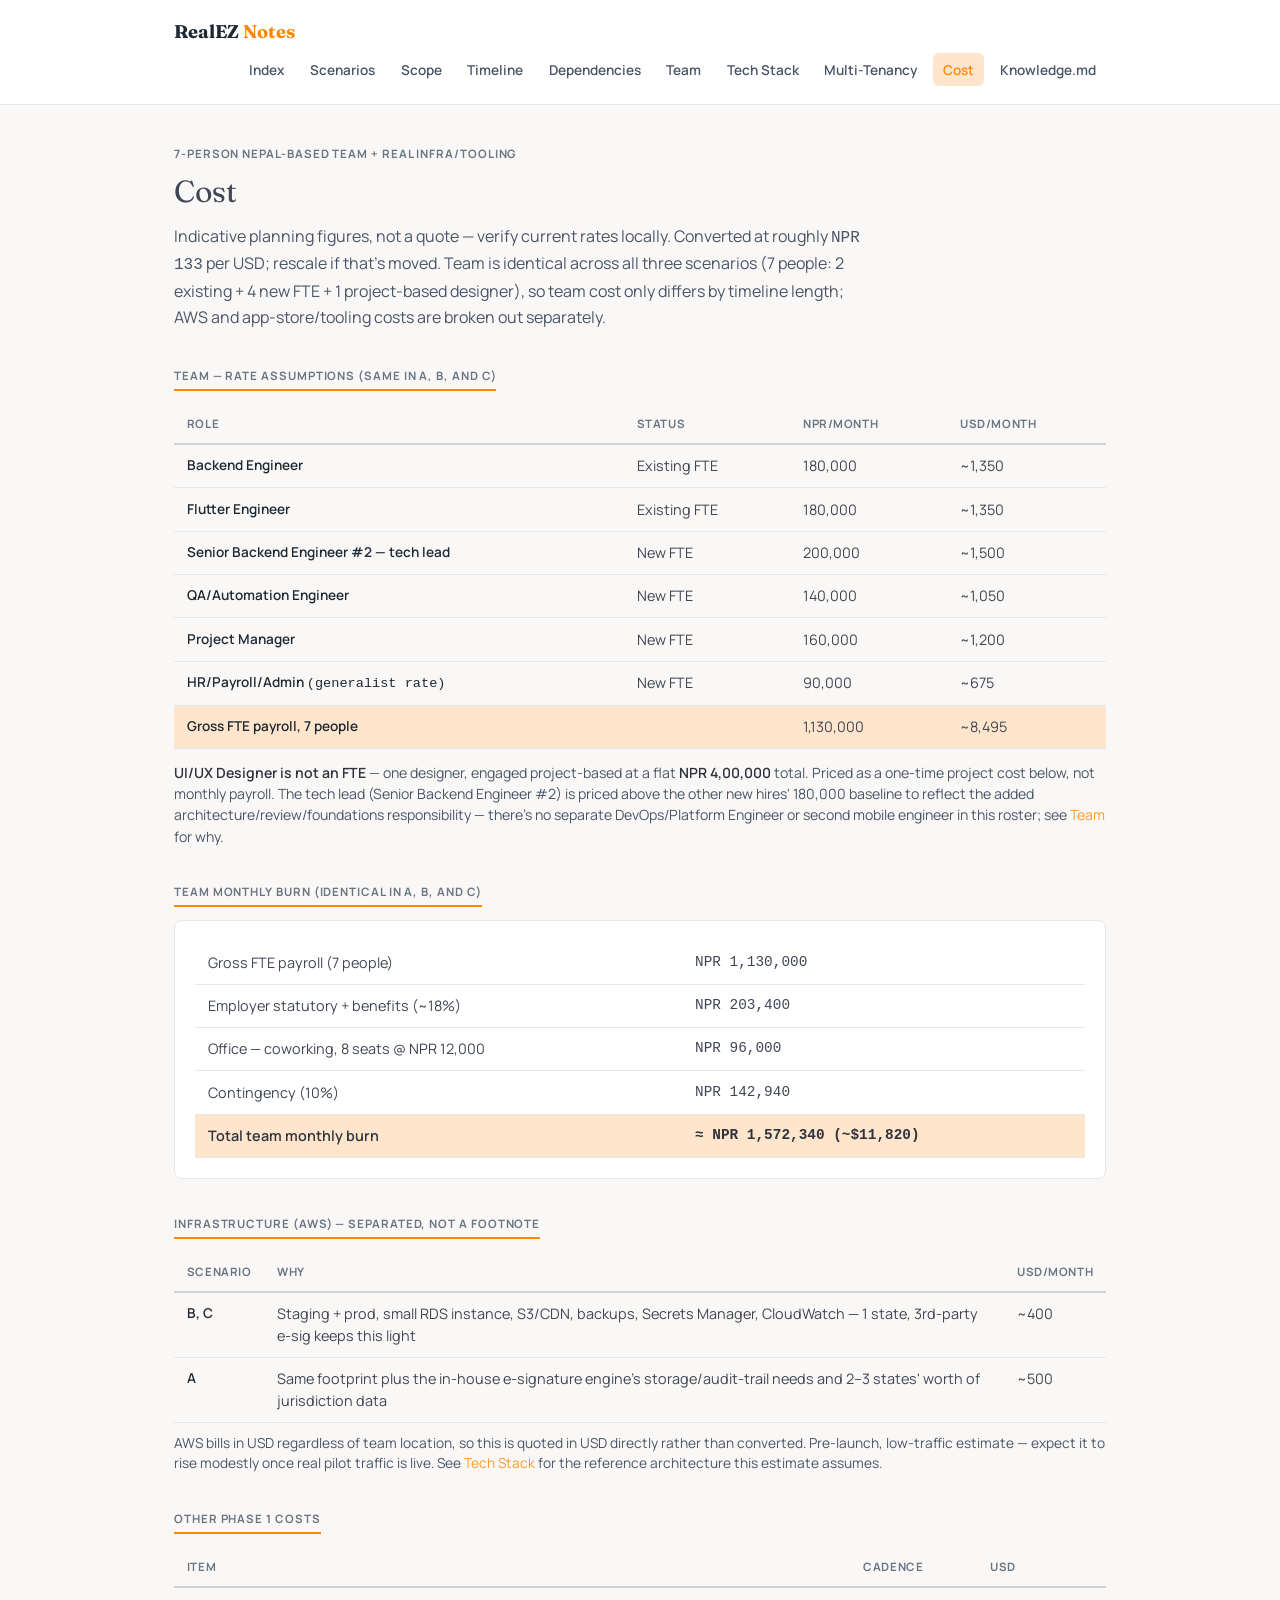
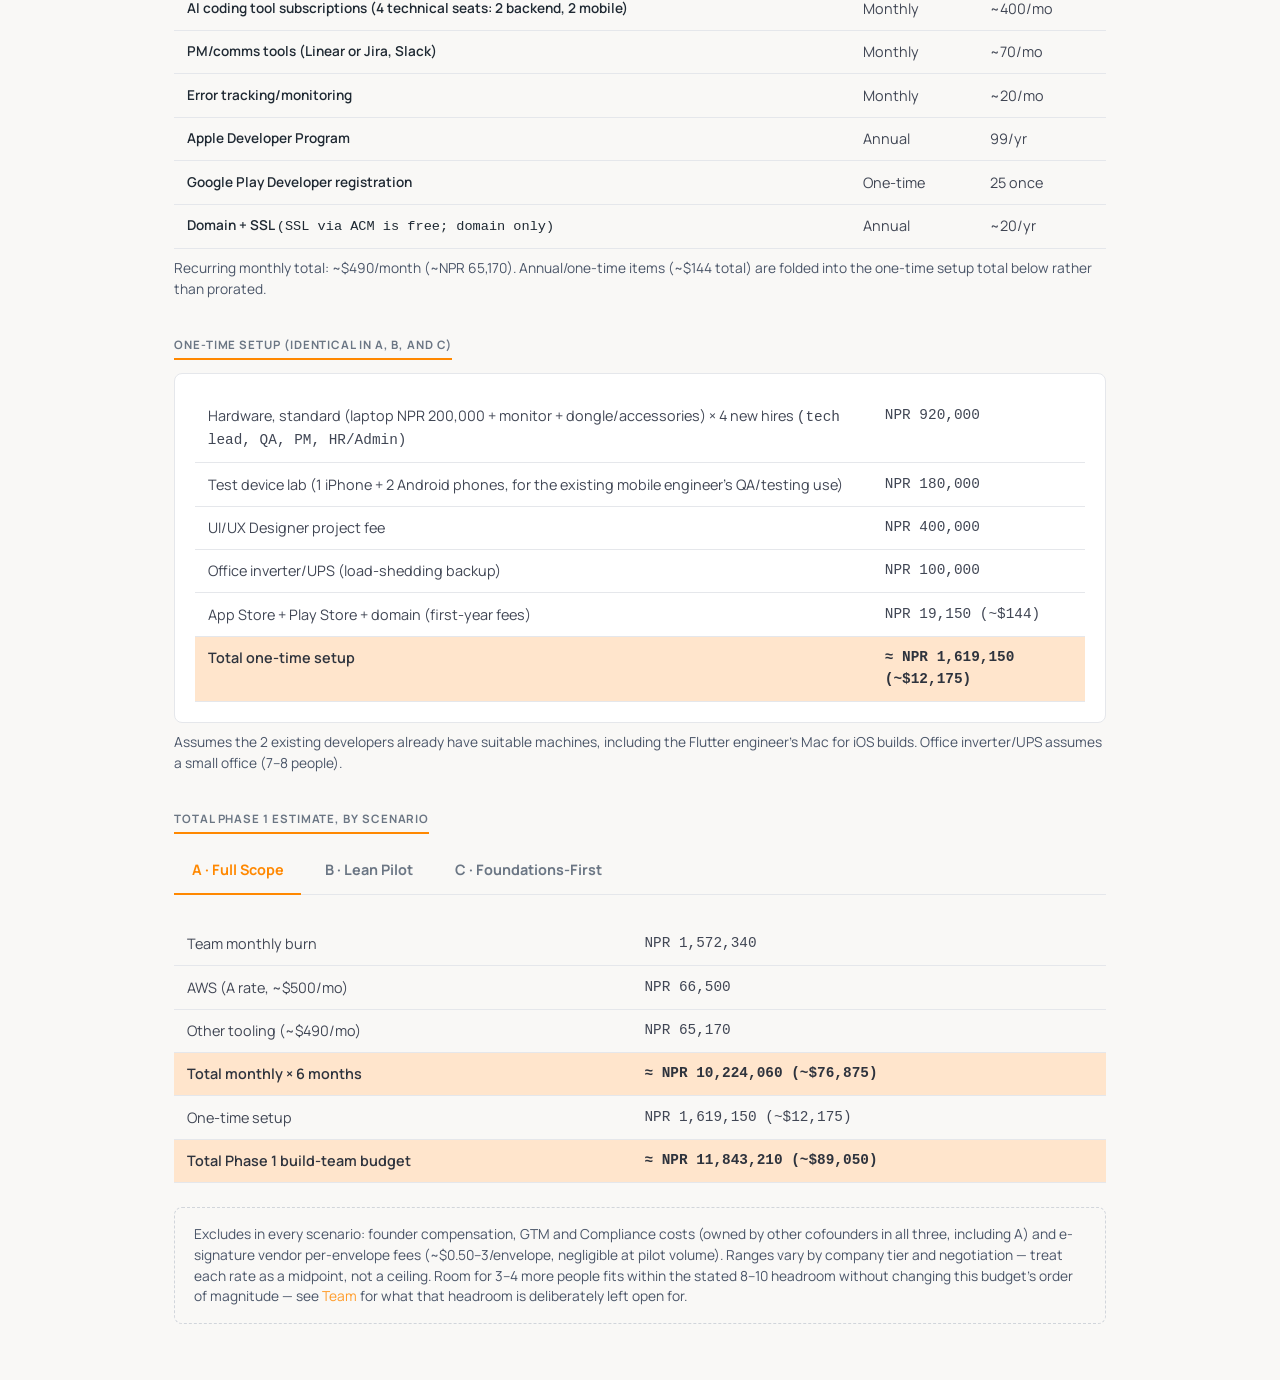
==== commit 797861c7: "Cut DevOps/Platform Engineer and second Mobile Engineer back out Both were tried on given the 8-10 p" ====
--- a/cost.html
+++ b/cost.html
@@ -31,9 +31,9 @@
 
 <div class="notes-shell">
 
-  <p class="notes-eyebrow">8-person Nepal-based team + real infra/tooling</p>
+  <p class="notes-eyebrow">7-person Nepal-based team + real infra/tooling</p>
   <h1 style="font-family: var(--font-serif); font-size: 1.9rem; margin-bottom: 0.6rem;">Cost</h1>
-  <p class="notes-lede">Indicative planning figures, not a quote &mdash; verify current rates locally. Converted at roughly <span class="mono">NPR 133</span> per USD; rescale if that's moved. Team is identical across all three scenarios (8 people: 2 existing + 6 new FTE), so team cost only differs by timeline length; AWS and app-store/tooling costs are broken out separately, as their own real line items.</p>
+  <p class="notes-lede">Indicative planning figures, not a quote &mdash; verify current rates locally. Converted at roughly <span class="mono">NPR 133</span> per USD; rescale if that's moved. Team is identical across all three scenarios (7 people: 2 existing + 4 new FTE + 1 project-based designer), so team cost only differs by timeline length; AWS and app-store/tooling costs are broken out separately.</p>
 
   <h2 class="section-title">Team &mdash; rate assumptions (same in A, B, and C)</h2>
   <div class="table-scroll">
@@ -43,26 +43,24 @@
         <tr><th>Backend Engineer</th><td>Existing FTE</td><td>180,000</td><td>~1,350</td></tr>
         <tr><th>Flutter Engineer</th><td>Existing FTE</td><td>180,000</td><td>~1,350</td></tr>
         <tr><th>Senior Backend Engineer #2 &mdash; tech lead</th><td>New FTE</td><td>200,000</td><td>~1,500</td></tr>
-        <tr><th>DevOps/Platform Engineer</th><td>New FTE</td><td>180,000</td><td>~1,350</td></tr>
-        <tr><th>Second Mobile/Flutter Engineer</th><td>New FTE</td><td>180,000</td><td>~1,350</td></tr>
         <tr><th>QA/Automation Engineer</th><td>New FTE</td><td>140,000</td><td>~1,050</td></tr>
         <tr><th>Project Manager</th><td>New FTE</td><td>160,000</td><td>~1,200</td></tr>
         <tr><th>HR/Payroll/Admin <span class="mono" style="font-weight:400;">(generalist rate)</span></th><td>New FTE</td><td>90,000</td><td>~675</td></tr>
-        <tr class="is-recommended"><th>Gross FTE payroll, 8 people</th><td></td><td>1,310,000</td><td>~9,850</td></tr>
+        <tr class="is-recommended"><th>Gross FTE payroll, 7 people</th><td></td><td>1,130,000</td><td>~8,495</td></tr>
       </tbody>
     </table>
   </div>
-  <p style="font-size: 0.88rem; color: var(--text-secondary); margin-top: 0.8rem;"><strong>UI/UX Designer is not an FTE</strong> &mdash; one designer, engaged project-based at a flat <strong>NPR 4,00,000</strong> total. Priced as a one-time project cost below, not monthly payroll. The tech lead (Senior Backend Engineer #2) is priced above the other new hires' 180,000 baseline to reflect the added architecture/review responsibility.</p>
+  <p style="font-size: 0.88rem; color: var(--text-secondary); margin-top: 0.8rem;"><strong>UI/UX Designer is not an FTE</strong> &mdash; one designer, engaged project-based at a flat <strong>NPR 4,00,000</strong> total. Priced as a one-time project cost below, not monthly payroll. The tech lead (Senior Backend Engineer #2) is priced above the other new hires' 180,000 baseline to reflect the added architecture/review/foundations responsibility &mdash; there's no separate DevOps/Platform Engineer or second mobile engineer in this roster; see <a href="team.html">Team</a> for why.</p>
 
   <h2 class="section-title" style="margin-top: 2.25rem;">Team monthly burn (identical in A, B, and C)</h2>
   <div class="hairline-card">
     <table class="matrix-table" style="min-width:0;">
       <tbody>
-        <tr><td>Gross FTE payroll (8 people)</td><td class="mono">NPR 1,310,000</td></tr>
-        <tr><td>Employer statutory + benefits (~18%)</td><td class="mono">NPR 235,800</td></tr>
-        <tr><td>Office &mdash; coworking, 9 seats @ NPR 12,000</td><td class="mono">NPR 108,000</td></tr>
-        <tr><td>Contingency (10%)</td><td class="mono">NPR 165,380</td></tr>
-        <tr class="is-recommended"><td><strong>Total team monthly burn</strong></td><td class="mono"><strong>&asymp; NPR 1,819,180 (~$13,680)</strong></td></tr>
+        <tr><td>Gross FTE payroll (7 people)</td><td class="mono">NPR 1,130,000</td></tr>
+        <tr><td>Employer statutory + benefits (~18%)</td><td class="mono">NPR 203,400</td></tr>
+        <tr><td>Office &mdash; coworking, 8 seats @ NPR 12,000</td><td class="mono">NPR 96,000</td></tr>
+        <tr><td>Contingency (10%)</td><td class="mono">NPR 142,940</td></tr>
+        <tr class="is-recommended"><td><strong>Total team monthly burn</strong></td><td class="mono"><strong>&asymp; NPR 1,572,340 (~$11,820)</strong></td></tr>
       </tbody>
     </table>
   </div>
@@ -77,14 +75,14 @@
       </tbody>
     </table>
   </div>
-  <p style="font-size: 0.86rem; color: var(--text-secondary); margin-top: 0.6rem;">AWS bills in USD regardless of team location, so this is quoted in USD directly rather than converted. Pre-launch, low-traffic estimate &mdash; expect it to rise modestly once real pilot traffic is live.</p>
+  <p style="font-size: 0.86rem; color: var(--text-secondary); margin-top: 0.6rem;">AWS bills in USD regardless of team location, so this is quoted in USD directly rather than converted. Pre-launch, low-traffic estimate &mdash; expect it to rise modestly once real pilot traffic is live. See <a href="tech-stack.html">Tech Stack</a> for the reference architecture this estimate assumes.</p>
 
   <h2 class="section-title" style="margin-top: 2.25rem;">Other Phase 1 costs</h2>
   <div class="table-scroll">
     <table class="matrix-table" style="min-width:0;">
       <thead><tr><th>Item</th><th>Cadence</th><th>USD</th></tr></thead>
       <tbody>
-        <tr><th>AI coding tool subscriptions (5 technical seats: 2 backend, 2 mobile, 1 DevOps)</th><td>Monthly</td><td>~500/mo</td></tr>
+        <tr><th>AI coding tool subscriptions (4 technical seats: 2 backend, 2 mobile)</th><td>Monthly</td><td>~400/mo</td></tr>
         <tr><th>PM/comms tools (Linear or Jira, Slack)</th><td>Monthly</td><td>~70/mo</td></tr>
         <tr><th>Error tracking/monitoring</th><td>Monthly</td><td>~20/mo</td></tr>
         <tr><th>Apple Developer Program</th><td>Annual</td><td>99/yr</td></tr>
@@ -93,23 +91,22 @@
       </tbody>
     </table>
   </div>
-  <p style="font-size: 0.86rem; color: var(--text-secondary); margin-top: 0.6rem;">Recurring monthly total: ~$590/month (~NPR 78,470). Annual/one-time items (~$144 total) are folded into the one-time setup total below rather than prorated.</p>
+  <p style="font-size: 0.86rem; color: var(--text-secondary); margin-top: 0.6rem;">Recurring monthly total: ~$490/month (~NPR 65,170). Annual/one-time items (~$144 total) are folded into the one-time setup total below rather than prorated.</p>
 
   <h2 class="section-title" style="margin-top: 2.25rem;">One-time setup (identical in A, B, and C)</h2>
   <div class="hairline-card">
     <table class="matrix-table" style="min-width:0;">
       <tbody>
-        <tr><td>Hardware, standard (laptop NPR 200,000 + monitor + dongle/accessories) &times; 5 new hires <span class="mono" style="font-weight:400;">(tech lead, DevOps, QA, PM, HR/Admin)</span></td><td class="mono">NPR 1,150,000</td></tr>
-        <tr><td>Hardware, premium &mdash; second Mobile Engineer <span class="mono" style="font-weight:400;">(Mac required for iOS builds: NPR 3,00,000 laptop + accessories)</span></td><td class="mono">NPR 330,000</td></tr>
-        <tr><td>Test device lab (1 iPhone + 2 Android phones, covering OS/screen-size diversity)</td><td class="mono">NPR 180,000</td></tr>
+        <tr><td>Hardware, standard (laptop NPR 200,000 + monitor + dongle/accessories) &times; 4 new hires <span class="mono" style="font-weight:400;">(tech lead, QA, PM, HR/Admin)</span></td><td class="mono">NPR 920,000</td></tr>
+        <tr><td>Test device lab (1 iPhone + 2 Android phones, for the existing mobile engineer's QA/testing use)</td><td class="mono">NPR 180,000</td></tr>
         <tr><td>UI/UX Designer project fee</td><td class="mono">NPR 400,000</td></tr>
         <tr><td>Office inverter/UPS (load-shedding backup)</td><td class="mono">NPR 100,000</td></tr>
         <tr><td>App Store + Play Store + domain (first-year fees)</td><td class="mono">NPR 19,150 (~$144)</td></tr>
-        <tr class="is-recommended"><td><strong>Total one-time setup</strong></td><td class="mono"><strong>&asymp; NPR 2,179,150 (~$16,385)</strong></td></tr>
+        <tr class="is-recommended"><td><strong>Total one-time setup</strong></td><td class="mono"><strong>&asymp; NPR 1,619,150 (~$12,175)</strong></td></tr>
       </tbody>
     </table>
   </div>
-  <p style="font-size: 0.86rem; color: var(--text-secondary); margin-top: 0.6rem;">Assumes the 2 existing developers already have suitable machines. Office inverter/UPS assumes a small office (8&ndash;9 people) &mdash; revisit if the office grows past the room used here.</p>
+  <p style="font-size: 0.86rem; color: var(--text-secondary); margin-top: 0.6rem;">Assumes the 2 existing developers already have suitable machines, including the Flutter engineer's Mac for iOS builds. Office inverter/UPS assumes a small office (7&ndash;8 people).</p>
 
   <h2 class="section-title" style="margin-top: 2.25rem;">Total Phase 1 estimate, by scenario</h2>
 
@@ -124,12 +121,12 @@
     <section id="cost-a" class="notes-tab-panel is-active">
       <table class="matrix-table" style="min-width:0;">
         <tbody>
-          <tr><td>Team monthly burn</td><td class="mono">NPR 1,819,180</td></tr>
+          <tr><td>Team monthly burn</td><td class="mono">NPR 1,572,340</td></tr>
           <tr><td>AWS (A rate, ~$500/mo)</td><td class="mono">NPR 66,500</td></tr>
-          <tr><td>Other tooling (~$590/mo)</td><td class="mono">NPR 78,470</td></tr>
-          <tr class="is-recommended"><td><strong>Total monthly &times; 6 months</strong></td><td class="mono"><strong>&asymp; NPR 11,784,900 (~$88,605)</strong></td></tr>
-          <tr><td>One-time setup</td><td class="mono">NPR 2,179,150 (~$16,385)</td></tr>
-          <tr class="is-recommended"><td><strong>Total Phase 1 build-team budget</strong></td><td class="mono"><strong>&asymp; NPR 13,964,050 (~$105,000)</strong></td></tr>
+          <tr><td>Other tooling (~$490/mo)</td><td class="mono">NPR 65,170</td></tr>
+          <tr class="is-recommended"><td><strong>Total monthly &times; 6 months</strong></td><td class="mono"><strong>&asymp; NPR 10,224,060 (~$76,875)</strong></td></tr>
+          <tr><td>One-time setup</td><td class="mono">NPR 1,619,150 (~$12,175)</td></tr>
+          <tr class="is-recommended"><td><strong>Total Phase 1 build-team budget</strong></td><td class="mono"><strong>&asymp; NPR 11,843,210 (~$89,050)</strong></td></tr>
         </tbody>
       </table>
     </section>
@@ -137,12 +134,12 @@
     <section id="cost-b" class="notes-tab-panel">
       <table class="matrix-table" style="min-width:0;">
         <tbody>
-          <tr><td>Team monthly burn</td><td class="mono">NPR 1,819,180</td></tr>
+          <tr><td>Team monthly burn</td><td class="mono">NPR 1,572,340</td></tr>
           <tr><td>AWS (B/C rate, ~$400/mo)</td><td class="mono">NPR 53,200</td></tr>
-          <tr><td>Other tooling (~$590/mo)</td><td class="mono">NPR 78,470</td></tr>
-          <tr class="is-recommended"><td><strong>Total monthly &times; 5 months</strong></td><td class="mono"><strong>&asymp; NPR 9,754,250 (~$73,340)</strong></td></tr>
-          <tr><td>One-time setup</td><td class="mono">NPR 2,179,150 (~$16,385)</td></tr>
-          <tr class="is-recommended"><td><strong>Total Phase 1 build-team budget</strong></td><td class="mono"><strong>&asymp; NPR 11,933,400 (~$89,725)</strong></td></tr>
+          <tr><td>Other tooling (~$490/mo)</td><td class="mono">NPR 65,170</td></tr>
+          <tr class="is-recommended"><td><strong>Total monthly &times; 5 months</strong></td><td class="mono"><strong>&asymp; NPR 8,453,550 (~$63,560)</strong></td></tr>
+          <tr><td>One-time setup</td><td class="mono">NPR 1,619,150 (~$12,175)</td></tr>
+          <tr class="is-recommended"><td><strong>Total Phase 1 build-team budget</strong></td><td class="mono"><strong>&asymp; NPR 10,072,700 (~$75,735)</strong></td></tr>
         </tbody>
       </table>
     </section>
@@ -151,12 +148,12 @@
       <p style="font-size: 0.88rem; color: var(--text-secondary); margin-bottom: 1rem;">Identical to B &mdash; same team, same infra, same tooling. The only difference is process (QA timing, foundations discipline), which doesn't show up as a line item.</p>
       <table class="matrix-table" style="min-width:0;">
         <tbody>
-          <tr><td>Team monthly burn</td><td class="mono">NPR 1,819,180</td></tr>
+          <tr><td>Team monthly burn</td><td class="mono">NPR 1,572,340</td></tr>
           <tr><td>AWS (B/C rate, ~$400/mo)</td><td class="mono">NPR 53,200</td></tr>
-          <tr><td>Other tooling (~$590/mo)</td><td class="mono">NPR 78,470</td></tr>
-          <tr class="is-recommended"><td><strong>Total monthly &times; 5 months</strong></td><td class="mono"><strong>&asymp; NPR 9,754,250 (~$73,340)</strong></td></tr>
-          <tr><td>One-time setup</td><td class="mono">NPR 2,179,150 (~$16,385)</td></tr>
-          <tr class="is-recommended"><td><strong>Total Phase 1 build-team budget</strong></td><td class="mono"><strong>&asymp; NPR 11,933,400 (~$89,725)</strong></td></tr>
+          <tr><td>Other tooling (~$490/mo)</td><td class="mono">NPR 65,170</td></tr>
+          <tr class="is-recommended"><td><strong>Total monthly &times; 5 months</strong></td><td class="mono"><strong>&asymp; NPR 8,453,550 (~$63,560)</strong></td></tr>
+          <tr><td>One-time setup</td><td class="mono">NPR 1,619,150 (~$12,175)</td></tr>
+          <tr class="is-recommended"><td><strong>Total Phase 1 build-team budget</strong></td><td class="mono"><strong>&asymp; NPR 10,072,700 (~$75,735)</strong></td></tr>
         </tbody>
       </table>
     </section>
@@ -164,7 +161,7 @@
   </div>
 
   <div class="assumption-note" style="margin-top:1.5rem; padding:1rem 1.2rem; border:1px dashed var(--border-strong); border-radius:8px; font-size:0.86rem; color:var(--text-secondary);">
-    Excludes in every scenario: founder compensation, GTM and Compliance costs (owned by other cofounders in all three, including A) and e-signature vendor per-envelope fees (~$0.50&ndash;3/envelope, negligible at pilot volume). Ranges vary by company tier and negotiation &mdash; treat each rate as a midpoint, not a ceiling. 2 more people fit within the stated 8&ndash;10 headroom without changing this budget's order of magnitude &mdash; see <a href="team.html">Team</a> for what that headroom might go to.
+    Excludes in every scenario: founder compensation, GTM and Compliance costs (owned by other cofounders in all three, including A) and e-signature vendor per-envelope fees (~$0.50&ndash;3/envelope, negligible at pilot volume). Ranges vary by company tier and negotiation &mdash; treat each rate as a midpoint, not a ceiling. Room for 3&ndash;4 more people fits within the stated 8&ndash;10 headroom without changing this budget's order of magnitude &mdash; see <a href="team.html">Team</a> for what that headroom is deliberately left open for.
   </div>
 
 </div>
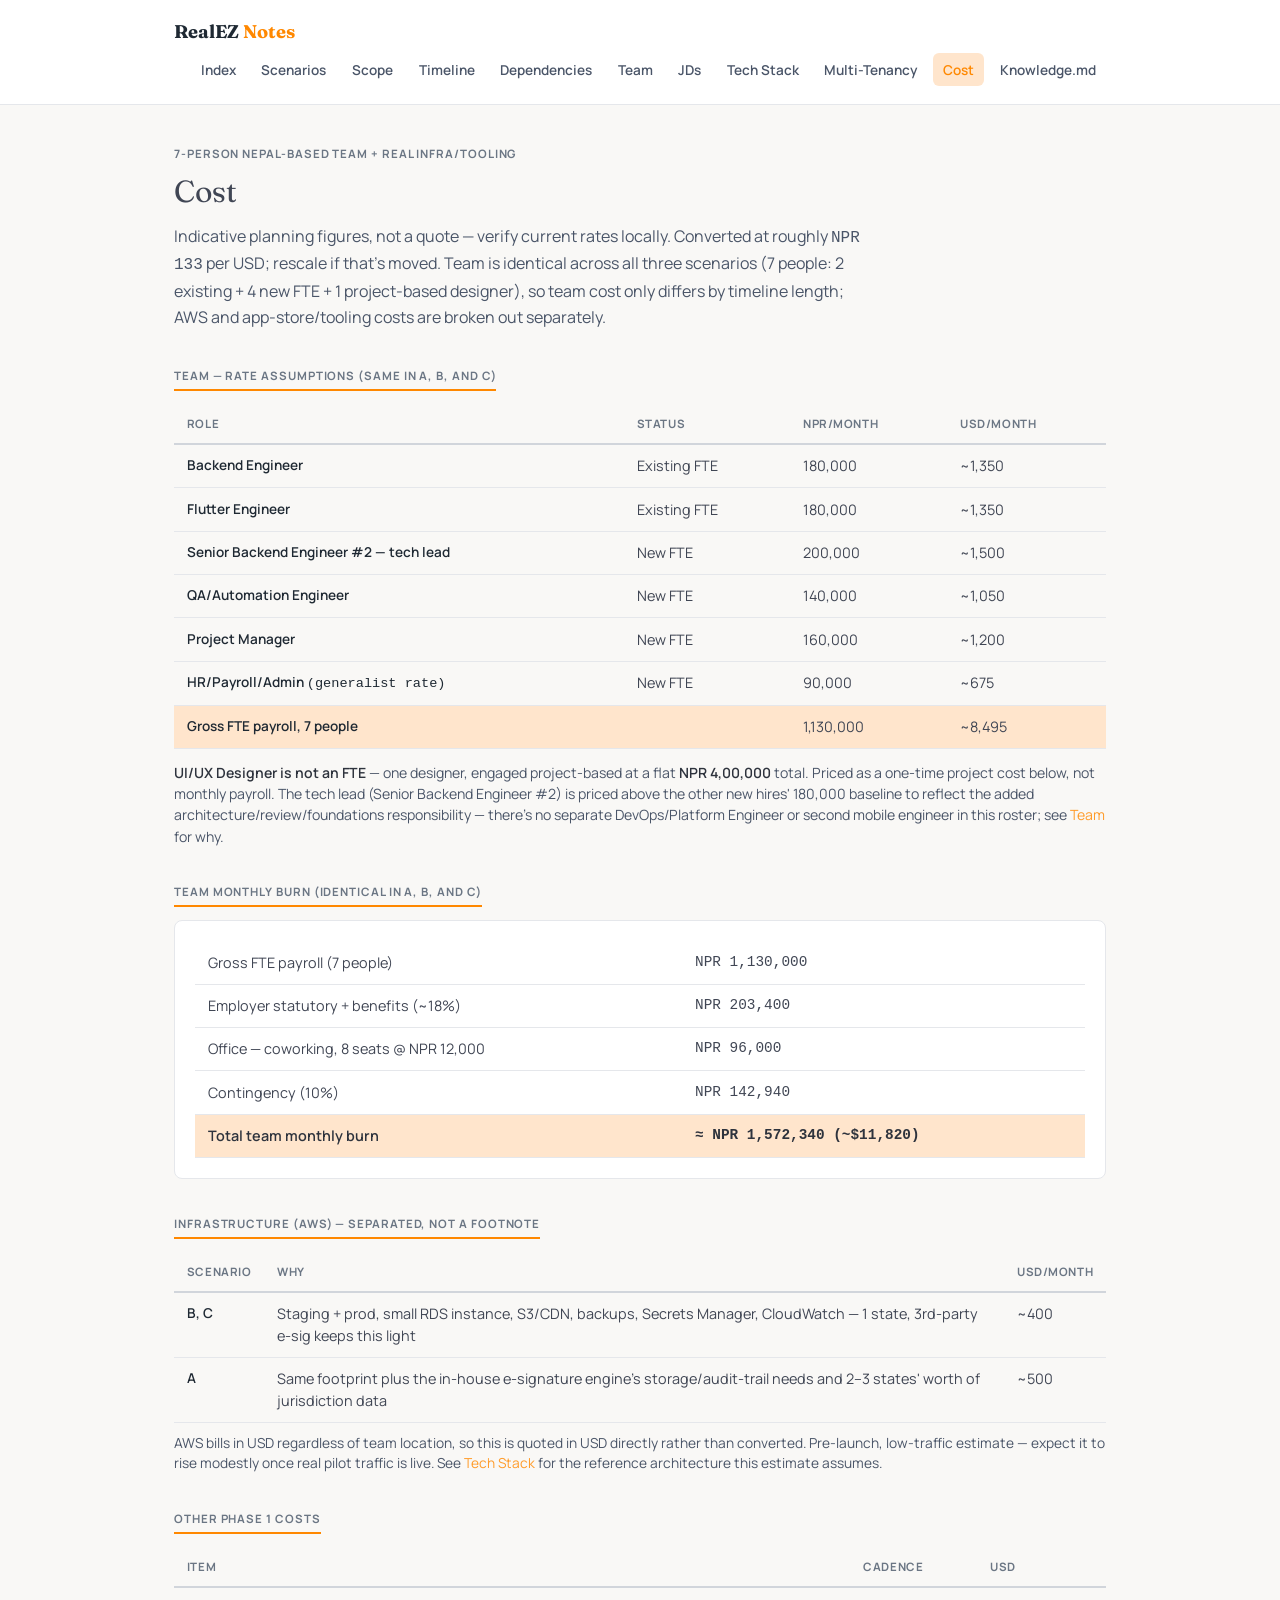
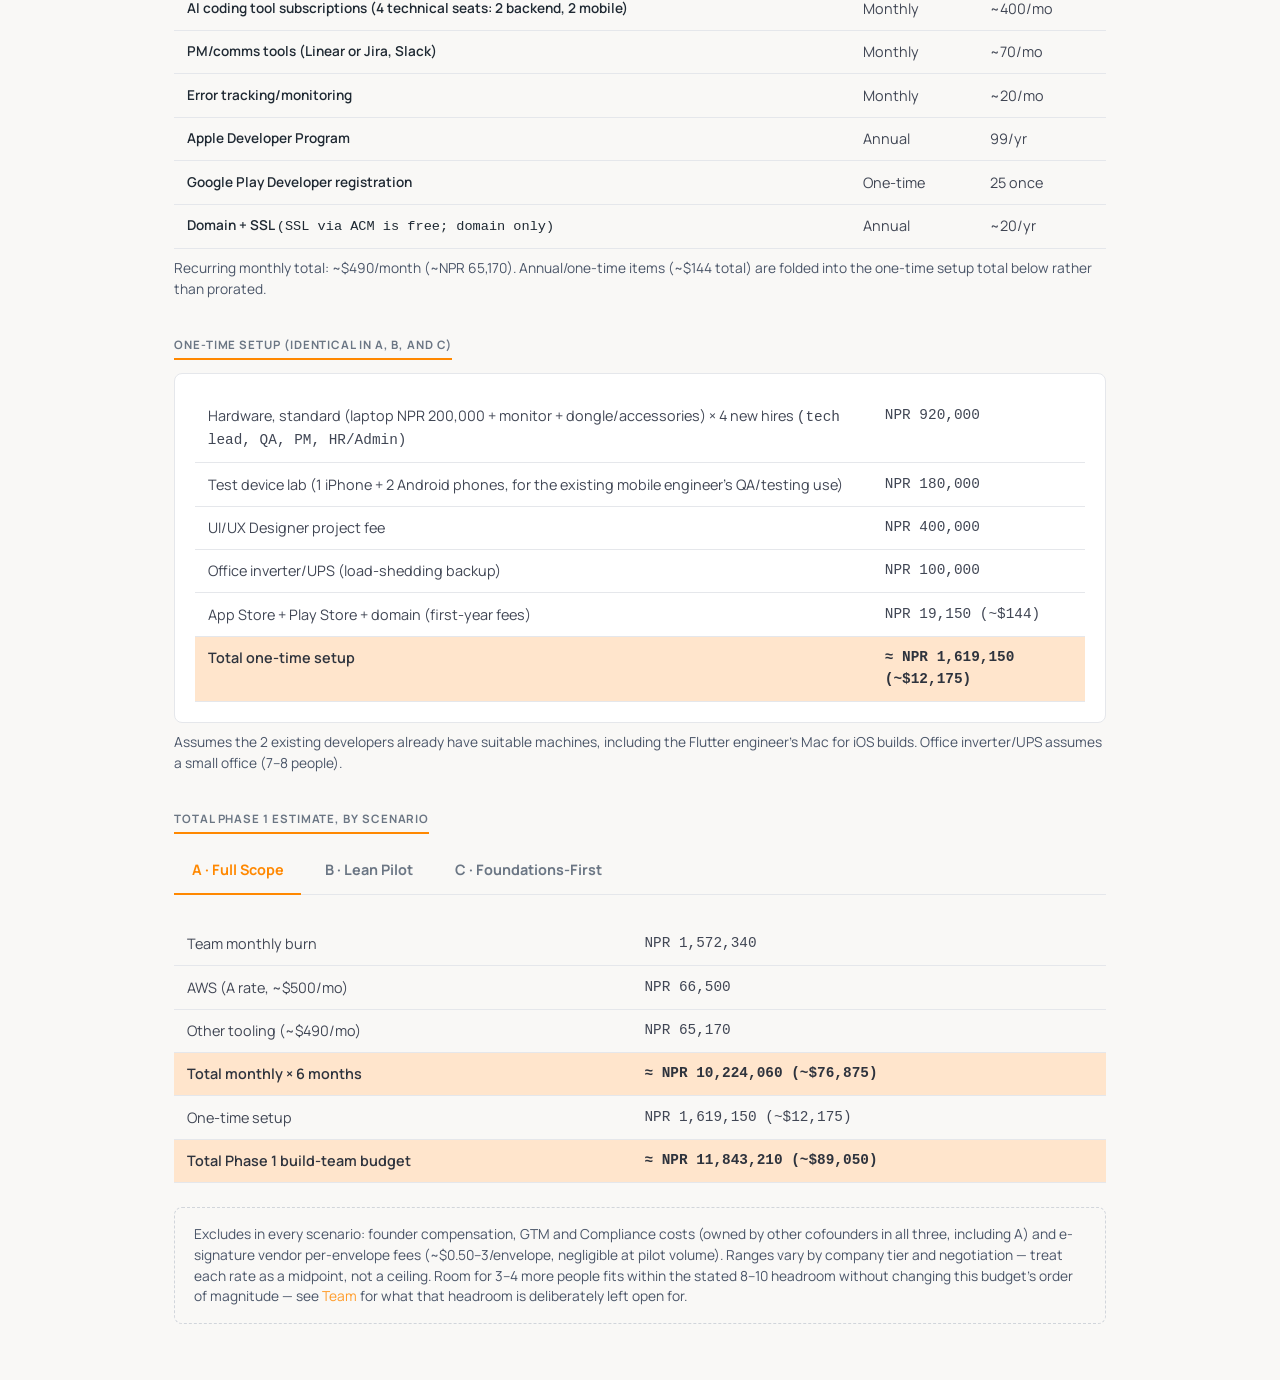
==== commit 843e58ed: "Add job descriptions for all 5 open roles New jd.html page with a full JD for each open role in the " ====
--- a/cost.html
+++ b/cost.html
@@ -21,6 +21,7 @@
       <a href="timeline.html">Timeline</a>
       <a href="dependencies.html">Dependencies</a>
       <a href="team.html">Team</a>
+      <a href="jd.html">JDs</a>
       <a href="tech-stack.html">Tech Stack</a>
       <a href="multi-tenancy.html">Multi-Tenancy</a>
       <a href="cost.html" class="is-active">Cost</a>
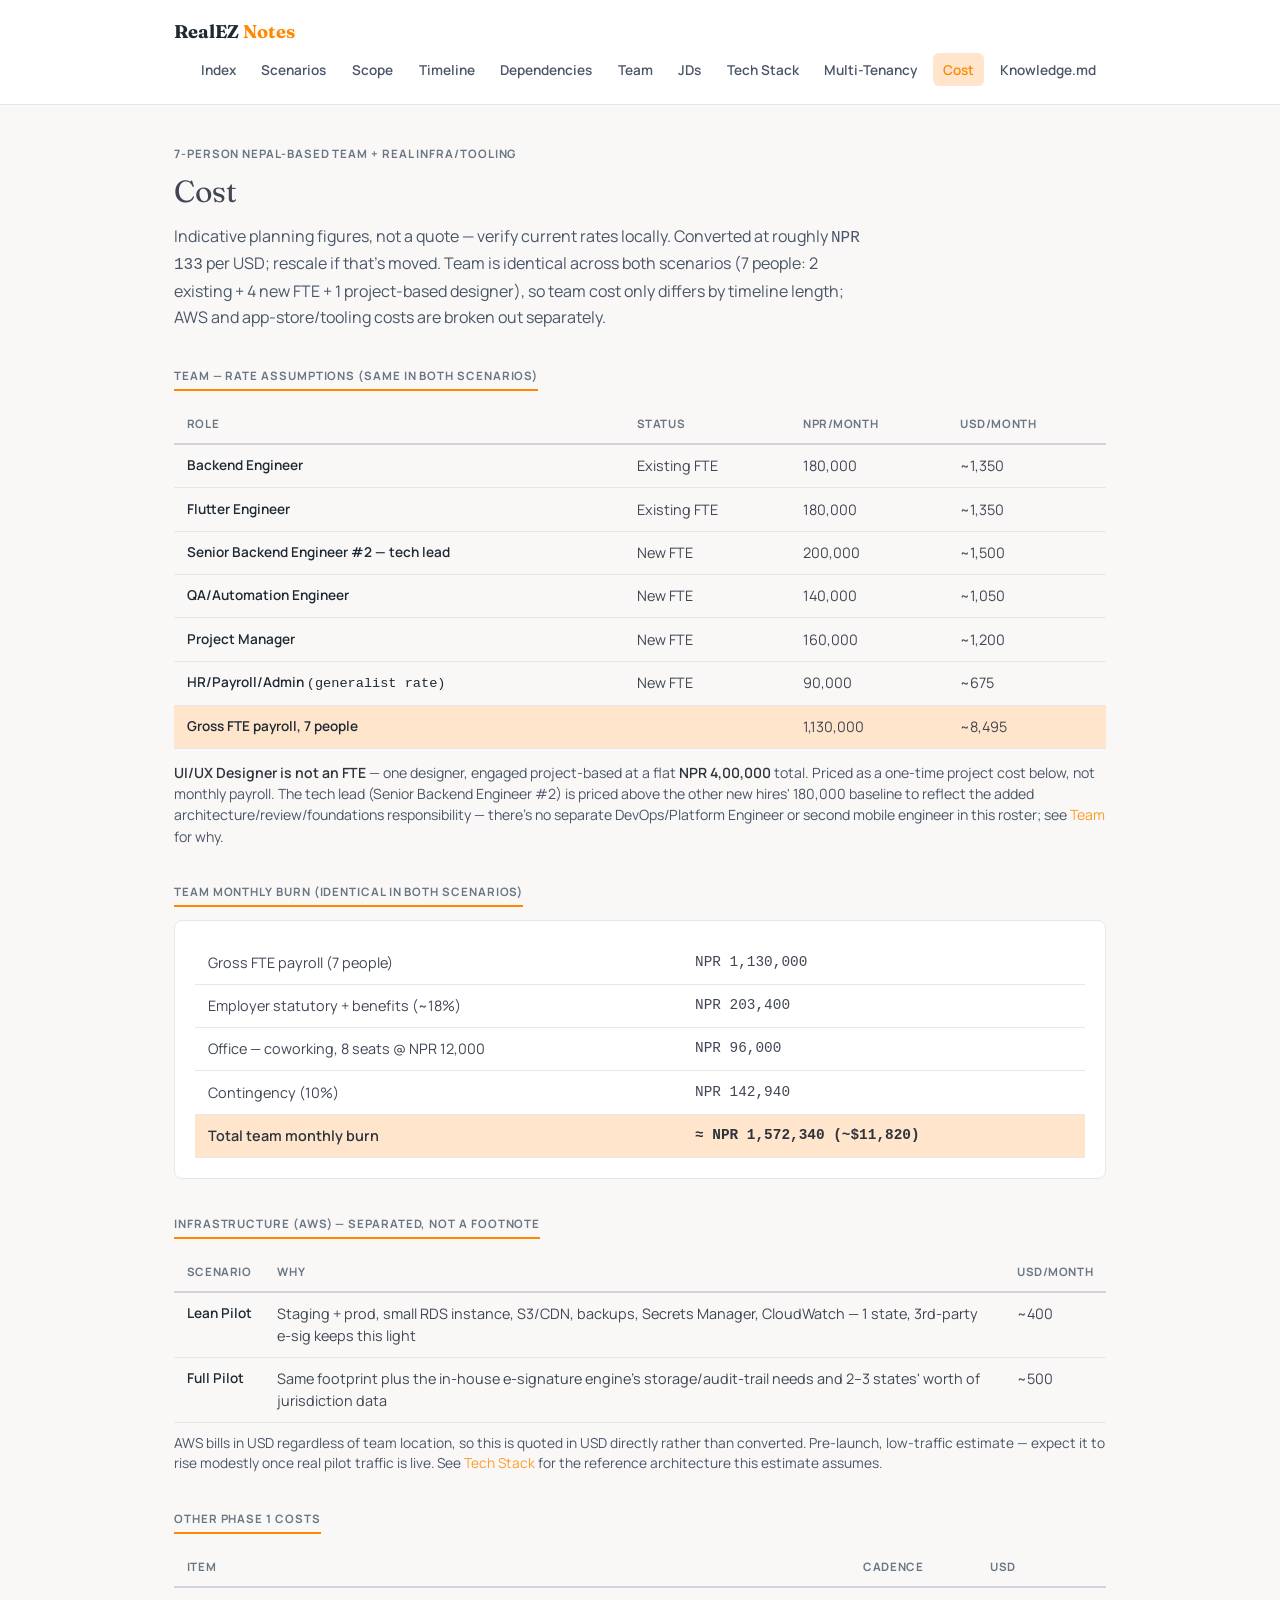
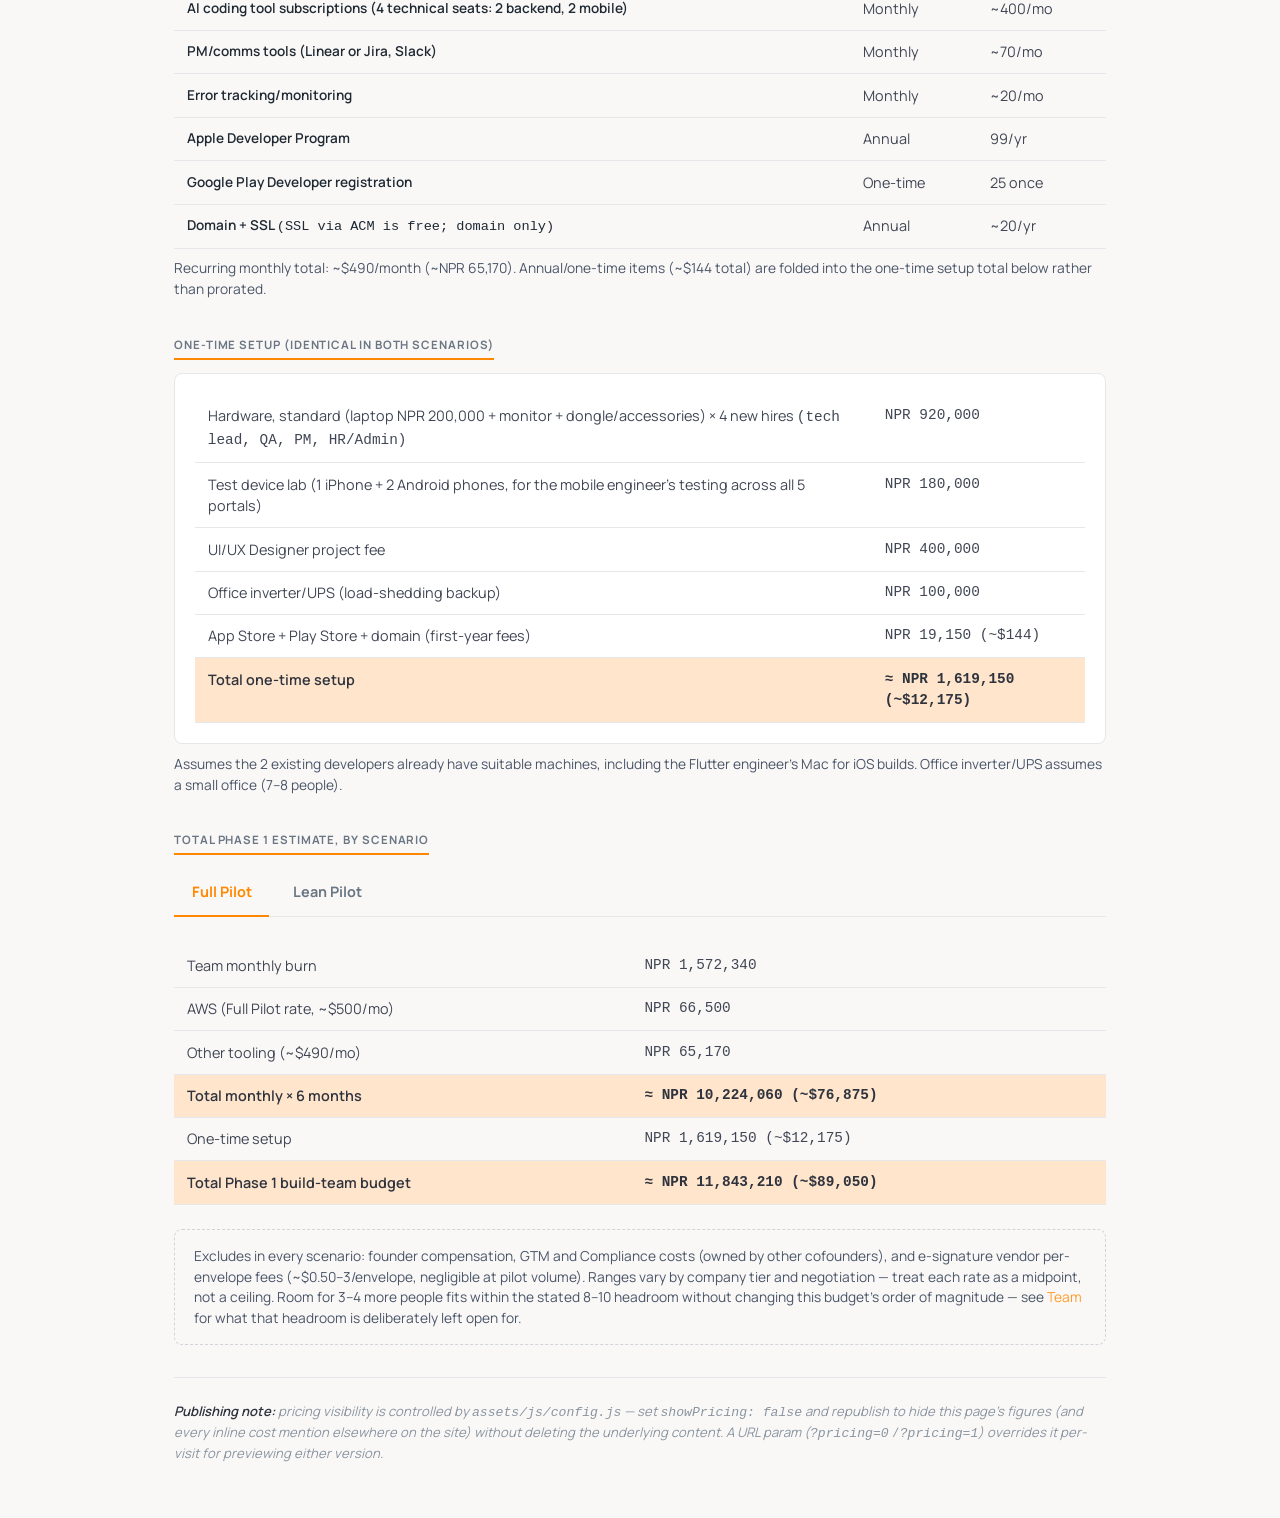
==== commit 27e34da1: "Collapse to 2 scenarios, add pricing-hide config, native mobile for all portals - Renamed "Full Scop" ====
--- a/cost.html
+++ b/cost.html
@@ -8,6 +8,8 @@
 <link rel="stylesheet" href="assets/css/theme.css">
 <link rel="stylesheet" href="assets/css/custom.css">
 <link rel="stylesheet" href="assets/css/notes.css">
+<script src="assets/js/config.js"></script>
+<script src="assets/js/pricing.js"></script>
 </head>
 <body>
 
@@ -24,7 +26,7 @@
       <a href="jd.html">JDs</a>
       <a href="tech-stack.html">Tech Stack</a>
       <a href="multi-tenancy.html">Multi-Tenancy</a>
-      <a href="cost.html" class="is-active">Cost</a>
+      <a href="cost.html" class="is-active" data-pricing>Cost</a>
       <a href="knowledge.md">Knowledge.md</a>
     </nav>
   </div>
@@ -34,136 +36,130 @@
 
   <p class="notes-eyebrow">7-person Nepal-based team + real infra/tooling</p>
   <h1 style="font-family: var(--font-serif); font-size: 1.9rem; margin-bottom: 0.6rem;">Cost</h1>
-  <p class="notes-lede">Indicative planning figures, not a quote &mdash; verify current rates locally. Converted at roughly <span class="mono">NPR 133</span> per USD; rescale if that's moved. Team is identical across all three scenarios (7 people: 2 existing + 4 new FTE + 1 project-based designer), so team cost only differs by timeline length; AWS and app-store/tooling costs are broken out separately.</p>
 
-  <h2 class="section-title">Team &mdash; rate assumptions (same in A, B, and C)</h2>
-  <div class="table-scroll">
-    <table class="matrix-table" style="min-width:0;">
-      <thead><tr><th>Role</th><th>Status</th><th>NPR/month</th><th>USD/month</th></tr></thead>
-      <tbody>
-        <tr><th>Backend Engineer</th><td>Existing FTE</td><td>180,000</td><td>~1,350</td></tr>
-        <tr><th>Flutter Engineer</th><td>Existing FTE</td><td>180,000</td><td>~1,350</td></tr>
-        <tr><th>Senior Backend Engineer #2 &mdash; tech lead</th><td>New FTE</td><td>200,000</td><td>~1,500</td></tr>
-        <tr><th>QA/Automation Engineer</th><td>New FTE</td><td>140,000</td><td>~1,050</td></tr>
-        <tr><th>Project Manager</th><td>New FTE</td><td>160,000</td><td>~1,200</td></tr>
-        <tr><th>HR/Payroll/Admin <span class="mono" style="font-weight:400;">(generalist rate)</span></th><td>New FTE</td><td>90,000</td><td>~675</td></tr>
-        <tr class="is-recommended"><th>Gross FTE payroll, 7 people</th><td></td><td>1,130,000</td><td>~8,495</td></tr>
-      </tbody>
-    </table>
-  </div>
-  <p style="font-size: 0.88rem; color: var(--text-secondary); margin-top: 0.8rem;"><strong>UI/UX Designer is not an FTE</strong> &mdash; one designer, engaged project-based at a flat <strong>NPR 4,00,000</strong> total. Priced as a one-time project cost below, not monthly payroll. The tech lead (Senior Backend Engineer #2) is priced above the other new hires' 180,000 baseline to reflect the added architecture/review/foundations responsibility &mdash; there's no separate DevOps/Platform Engineer or second mobile engineer in this roster; see <a href="team.html">Team</a> for why.</p>
-
-  <h2 class="section-title" style="margin-top: 2.25rem;">Team monthly burn (identical in A, B, and C)</h2>
-  <div class="hairline-card">
-    <table class="matrix-table" style="min-width:0;">
-      <tbody>
-        <tr><td>Gross FTE payroll (7 people)</td><td class="mono">NPR 1,130,000</td></tr>
-        <tr><td>Employer statutory + benefits (~18%)</td><td class="mono">NPR 203,400</td></tr>
-        <tr><td>Office &mdash; coworking, 8 seats @ NPR 12,000</td><td class="mono">NPR 96,000</td></tr>
-        <tr><td>Contingency (10%)</td><td class="mono">NPR 142,940</td></tr>
-        <tr class="is-recommended"><td><strong>Total team monthly burn</strong></td><td class="mono"><strong>&asymp; NPR 1,572,340 (~$11,820)</strong></td></tr>
-      </tbody>
-    </table>
+  <div class="pricing-placeholder-block">
+    <p style="margin:0;">Pricing details are hidden in this published version. The team structure, roles, and roadmap are unaffected &mdash; see <a href="team.html">Team</a> and <a href="scenarios.html">Scenarios</a>. Contact the founder for the full cost breakdown.</p>
   </div>
 
-  <h2 class="section-title" style="margin-top: 2.25rem;">Infrastructure (AWS) &mdash; separated, not a footnote</h2>
-  <div class="table-scroll">
-    <table class="matrix-table" style="min-width:0;">
-      <thead><tr><th>Scenario</th><th>Why</th><th>USD/month</th></tr></thead>
-      <tbody>
-        <tr><th>B, C</th><td>Staging + prod, small RDS instance, S3/CDN, backups, Secrets Manager, CloudWatch &mdash; 1 state, 3rd-party e-sig keeps this light</td><td>~400</td></tr>
-        <tr><th>A</th><td>Same footprint plus the in-house e-signature engine's storage/audit-trail needs and 2&ndash;3 states' worth of jurisdiction data</td><td>~500</td></tr>
-      </tbody>
-    </table>
-  </div>
-  <p style="font-size: 0.86rem; color: var(--text-secondary); margin-top: 0.6rem;">AWS bills in USD regardless of team location, so this is quoted in USD directly rather than converted. Pre-launch, low-traffic estimate &mdash; expect it to rise modestly once real pilot traffic is live. See <a href="tech-stack.html">Tech Stack</a> for the reference architecture this estimate assumes.</p>
+  <div data-pricing>
+    <p class="notes-lede">Indicative planning figures, not a quote &mdash; verify current rates locally. Converted at roughly <span class="mono">NPR 133</span> per USD; rescale if that's moved. Team is identical across both scenarios (7 people: 2 existing + 4 new FTE + 1 project-based designer), so team cost only differs by timeline length; AWS and app-store/tooling costs are broken out separately.</p>
 
-  <h2 class="section-title" style="margin-top: 2.25rem;">Other Phase 1 costs</h2>
-  <div class="table-scroll">
-    <table class="matrix-table" style="min-width:0;">
-      <thead><tr><th>Item</th><th>Cadence</th><th>USD</th></tr></thead>
-      <tbody>
-        <tr><th>AI coding tool subscriptions (4 technical seats: 2 backend, 2 mobile)</th><td>Monthly</td><td>~400/mo</td></tr>
-        <tr><th>PM/comms tools (Linear or Jira, Slack)</th><td>Monthly</td><td>~70/mo</td></tr>
-        <tr><th>Error tracking/monitoring</th><td>Monthly</td><td>~20/mo</td></tr>
-        <tr><th>Apple Developer Program</th><td>Annual</td><td>99/yr</td></tr>
-        <tr><th>Google Play Developer registration</th><td>One-time</td><td>25 once</td></tr>
-        <tr><th>Domain + SSL <span class="mono" style="font-weight:400;">(SSL via ACM is free; domain only)</span></th><td>Annual</td><td>~20/yr</td></tr>
-      </tbody>
-    </table>
-  </div>
-  <p style="font-size: 0.86rem; color: var(--text-secondary); margin-top: 0.6rem;">Recurring monthly total: ~$490/month (~NPR 65,170). Annual/one-time items (~$144 total) are folded into the one-time setup total below rather than prorated.</p>
+    <h2 class="section-title">Team &mdash; rate assumptions (same in both scenarios)</h2>
+    <div class="table-scroll">
+      <table class="matrix-table" style="min-width:0;">
+        <thead><tr><th>Role</th><th>Status</th><th>NPR/month</th><th>USD/month</th></tr></thead>
+        <tbody>
+          <tr><th>Backend Engineer</th><td>Existing FTE</td><td>180,000</td><td>~1,350</td></tr>
+          <tr><th>Flutter Engineer</th><td>Existing FTE</td><td>180,000</td><td>~1,350</td></tr>
+          <tr><th>Senior Backend Engineer #2 &mdash; tech lead</th><td>New FTE</td><td>200,000</td><td>~1,500</td></tr>
+          <tr><th>QA/Automation Engineer</th><td>New FTE</td><td>140,000</td><td>~1,050</td></tr>
+          <tr><th>Project Manager</th><td>New FTE</td><td>160,000</td><td>~1,200</td></tr>
+          <tr><th>HR/Payroll/Admin <span class="mono" style="font-weight:400;">(generalist rate)</span></th><td>New FTE</td><td>90,000</td><td>~675</td></tr>
+          <tr class="is-recommended"><th>Gross FTE payroll, 7 people</th><td></td><td>1,130,000</td><td>~8,495</td></tr>
+        </tbody>
+      </table>
+    </div>
+    <p style="font-size: 0.88rem; color: var(--text-secondary); margin-top: 0.8rem;"><strong>UI/UX Designer is not an FTE</strong> &mdash; one designer, engaged project-based at a flat <strong>NPR 4,00,000</strong> total. Priced as a one-time project cost below, not monthly payroll. The tech lead (Senior Backend Engineer #2) is priced above the other new hires' 180,000 baseline to reflect the added architecture/review/foundations responsibility &mdash; there's no separate DevOps/Platform Engineer or second mobile engineer in this roster; see <a href="team.html">Team</a> for why.</p>
 
-  <h2 class="section-title" style="margin-top: 2.25rem;">One-time setup (identical in A, B, and C)</h2>
-  <div class="hairline-card">
-    <table class="matrix-table" style="min-width:0;">
-      <tbody>
-        <tr><td>Hardware, standard (laptop NPR 200,000 + monitor + dongle/accessories) &times; 4 new hires <span class="mono" style="font-weight:400;">(tech lead, QA, PM, HR/Admin)</span></td><td class="mono">NPR 920,000</td></tr>
-        <tr><td>Test device lab (1 iPhone + 2 Android phones, for the existing mobile engineer's QA/testing use)</td><td class="mono">NPR 180,000</td></tr>
-        <tr><td>UI/UX Designer project fee</td><td class="mono">NPR 400,000</td></tr>
-        <tr><td>Office inverter/UPS (load-shedding backup)</td><td class="mono">NPR 100,000</td></tr>
-        <tr><td>App Store + Play Store + domain (first-year fees)</td><td class="mono">NPR 19,150 (~$144)</td></tr>
-        <tr class="is-recommended"><td><strong>Total one-time setup</strong></td><td class="mono"><strong>&asymp; NPR 1,619,150 (~$12,175)</strong></td></tr>
-      </tbody>
-    </table>
-  </div>
-  <p style="font-size: 0.86rem; color: var(--text-secondary); margin-top: 0.6rem;">Assumes the 2 existing developers already have suitable machines, including the Flutter engineer's Mac for iOS builds. Office inverter/UPS assumes a small office (7&ndash;8 people).</p>
+    <h2 class="section-title" style="margin-top: 2.25rem;">Team monthly burn (identical in both scenarios)</h2>
+    <div class="hairline-card">
+      <table class="matrix-table" style="min-width:0;">
+        <tbody>
+          <tr><td>Gross FTE payroll (7 people)</td><td class="mono">NPR 1,130,000</td></tr>
+          <tr><td>Employer statutory + benefits (~18%)</td><td class="mono">NPR 203,400</td></tr>
+          <tr><td>Office &mdash; coworking, 8 seats @ NPR 12,000</td><td class="mono">NPR 96,000</td></tr>
+          <tr><td>Contingency (10%)</td><td class="mono">NPR 142,940</td></tr>
+          <tr class="is-recommended"><td><strong>Total team monthly burn</strong></td><td class="mono"><strong>&asymp; NPR 1,572,340 (~$11,820)</strong></td></tr>
+        </tbody>
+      </table>
+    </div>
 
-  <h2 class="section-title" style="margin-top: 2.25rem;">Total Phase 1 estimate, by scenario</h2>
+    <h2 class="section-title" style="margin-top: 2.25rem;">Infrastructure (AWS) &mdash; separated, not a footnote</h2>
+    <div class="table-scroll">
+      <table class="matrix-table" style="min-width:0;">
+        <thead><tr><th>Scenario</th><th>Why</th><th>USD/month</th></tr></thead>
+        <tbody>
+          <tr><th>Lean Pilot</th><td>Staging + prod, small RDS instance, S3/CDN, backups, Secrets Manager, CloudWatch &mdash; 1 state, 3rd-party e-sig keeps this light</td><td>~400</td></tr>
+          <tr><th>Full Pilot</th><td>Same footprint plus the in-house e-signature engine's storage/audit-trail needs and 2&ndash;3 states' worth of jurisdiction data</td><td>~500</td></tr>
+        </tbody>
+      </table>
+    </div>
+    <p style="font-size: 0.86rem; color: var(--text-secondary); margin-top: 0.6rem;">AWS bills in USD regardless of team location, so this is quoted in USD directly rather than converted. Pre-launch, low-traffic estimate &mdash; expect it to rise modestly once real pilot traffic is live. See <a href="tech-stack.html">Tech Stack</a> for the reference architecture this estimate assumes.</p>
 
-  <div class="notes-tabs" data-panels="#cost-panels">
-    <button class="notes-tab-btn is-active" data-tab-target="#cost-a">A &middot; Full Scope</button>
-    <button class="notes-tab-btn" data-tab-target="#cost-b">B &middot; Lean Pilot</button>
-    <button class="notes-tab-btn" data-tab-target="#cost-c">C &middot; Foundations-First</button>
+    <h2 class="section-title" style="margin-top: 2.25rem;">Other Phase 1 costs</h2>
+    <div class="table-scroll">
+      <table class="matrix-table" style="min-width:0;">
+        <thead><tr><th>Item</th><th>Cadence</th><th>USD</th></tr></thead>
+        <tbody>
+          <tr><th>AI coding tool subscriptions (4 technical seats: 2 backend, 2 mobile)</th><td>Monthly</td><td>~400/mo</td></tr>
+          <tr><th>PM/comms tools (Linear or Jira, Slack)</th><td>Monthly</td><td>~70/mo</td></tr>
+          <tr><th>Error tracking/monitoring</th><td>Monthly</td><td>~20/mo</td></tr>
+          <tr><th>Apple Developer Program</th><td>Annual</td><td>99/yr</td></tr>
+          <tr><th>Google Play Developer registration</th><td>One-time</td><td>25 once</td></tr>
+          <tr><th>Domain + SSL <span class="mono" style="font-weight:400;">(SSL via ACM is free; domain only)</span></th><td>Annual</td><td>~20/yr</td></tr>
+        </tbody>
+      </table>
+    </div>
+    <p style="font-size: 0.86rem; color: var(--text-secondary); margin-top: 0.6rem;">Recurring monthly total: ~$490/month (~NPR 65,170). Annual/one-time items (~$144 total) are folded into the one-time setup total below rather than prorated.</p>
+
+    <h2 class="section-title" style="margin-top: 2.25rem;">One-time setup (identical in both scenarios)</h2>
+    <div class="hairline-card">
+      <table class="matrix-table" style="min-width:0;">
+        <tbody>
+          <tr><td>Hardware, standard (laptop NPR 200,000 + monitor + dongle/accessories) &times; 4 new hires <span class="mono" style="font-weight:400;">(tech lead, QA, PM, HR/Admin)</span></td><td class="mono">NPR 920,000</td></tr>
+          <tr><td>Test device lab (1 iPhone + 2 Android phones, for the mobile engineer's testing across all 5 portals)</td><td class="mono">NPR 180,000</td></tr>
+          <tr><td>UI/UX Designer project fee</td><td class="mono">NPR 400,000</td></tr>
+          <tr><td>Office inverter/UPS (load-shedding backup)</td><td class="mono">NPR 100,000</td></tr>
+          <tr><td>App Store + Play Store + domain (first-year fees)</td><td class="mono">NPR 19,150 (~$144)</td></tr>
+          <tr class="is-recommended"><td><strong>Total one-time setup</strong></td><td class="mono"><strong>&asymp; NPR 1,619,150 (~$12,175)</strong></td></tr>
+        </tbody>
+      </table>
+    </div>
+    <p style="font-size: 0.86rem; color: var(--text-secondary); margin-top: 0.6rem;">Assumes the 2 existing developers already have suitable machines, including the Flutter engineer's Mac for iOS builds. Office inverter/UPS assumes a small office (7&ndash;8 people).</p>
+
+    <h2 class="section-title" style="margin-top: 2.25rem;">Total Phase 1 estimate, by scenario</h2>
+
+    <div class="notes-tabs" data-panels="#cost-panels">
+      <button class="notes-tab-btn is-active" data-tab-target="#cost-full">Full Pilot</button>
+      <button class="notes-tab-btn" data-tab-target="#cost-lean">Lean Pilot</button>
+    </div>
+
+    <div id="cost-panels">
+
+      <section id="cost-full" class="notes-tab-panel is-active">
+        <table class="matrix-table" style="min-width:0;">
+          <tbody>
+            <tr><td>Team monthly burn</td><td class="mono">NPR 1,572,340</td></tr>
+            <tr><td>AWS (Full Pilot rate, ~$500/mo)</td><td class="mono">NPR 66,500</td></tr>
+            <tr><td>Other tooling (~$490/mo)</td><td class="mono">NPR 65,170</td></tr>
+            <tr class="is-recommended"><td><strong>Total monthly &times; 6 months</strong></td><td class="mono"><strong>&asymp; NPR 10,224,060 (~$76,875)</strong></td></tr>
+            <tr><td>One-time setup</td><td class="mono">NPR 1,619,150 (~$12,175)</td></tr>
+            <tr class="is-recommended"><td><strong>Total Phase 1 build-team budget</strong></td><td class="mono"><strong>&asymp; NPR 11,843,210 (~$89,050)</strong></td></tr>
+          </tbody>
+        </table>
+      </section>
+
+      <section id="cost-lean" class="notes-tab-panel">
+        <table class="matrix-table" style="min-width:0;">
+          <tbody>
+            <tr><td>Team monthly burn</td><td class="mono">NPR 1,572,340</td></tr>
+            <tr><td>AWS (Lean Pilot rate, ~$400/mo)</td><td class="mono">NPR 53,200</td></tr>
+            <tr><td>Other tooling (~$490/mo)</td><td class="mono">NPR 65,170</td></tr>
+            <tr class="is-recommended"><td><strong>Total monthly &times; 5 months</strong></td><td class="mono"><strong>&asymp; NPR 8,453,550 (~$63,560)</strong></td></tr>
+            <tr><td>One-time setup</td><td class="mono">NPR 1,619,150 (~$12,175)</td></tr>
+            <tr class="is-recommended"><td><strong>Total Phase 1 build-team budget</strong></td><td class="mono"><strong>&asymp; NPR 10,072,700 (~$75,735)</strong></td></tr>
+          </tbody>
+        </table>
+      </section>
+
+    </div>
+
+    <div class="assumption-note" style="margin-top:1.5rem; padding:1rem 1.2rem; border:1px dashed var(--border-strong); border-radius:8px; font-size:0.86rem; color:var(--text-secondary);">
+      Excludes in every scenario: founder compensation, GTM and Compliance costs (owned by other cofounders), and e-signature vendor per-envelope fees (~$0.50&ndash;3/envelope, negligible at pilot volume). Ranges vary by company tier and negotiation &mdash; treat each rate as a midpoint, not a ceiling. Room for 3&ndash;4 more people fits within the stated 8&ndash;10 headroom without changing this budget's order of magnitude &mdash; see <a href="team.html">Team</a> for what that headroom is deliberately left open for.
+    </div>
   </div>
 
-  <div id="cost-panels">
-
-    <section id="cost-a" class="notes-tab-panel is-active">
-      <table class="matrix-table" style="min-width:0;">
-        <tbody>
-          <tr><td>Team monthly burn</td><td class="mono">NPR 1,572,340</td></tr>
-          <tr><td>AWS (A rate, ~$500/mo)</td><td class="mono">NPR 66,500</td></tr>
-          <tr><td>Other tooling (~$490/mo)</td><td class="mono">NPR 65,170</td></tr>
-          <tr class="is-recommended"><td><strong>Total monthly &times; 6 months</strong></td><td class="mono"><strong>&asymp; NPR 10,224,060 (~$76,875)</strong></td></tr>
-          <tr><td>One-time setup</td><td class="mono">NPR 1,619,150 (~$12,175)</td></tr>
-          <tr class="is-recommended"><td><strong>Total Phase 1 build-team budget</strong></td><td class="mono"><strong>&asymp; NPR 11,843,210 (~$89,050)</strong></td></tr>
-        </tbody>
-      </table>
-    </section>
-
-    <section id="cost-b" class="notes-tab-panel">
-      <table class="matrix-table" style="min-width:0;">
-        <tbody>
-          <tr><td>Team monthly burn</td><td class="mono">NPR 1,572,340</td></tr>
-          <tr><td>AWS (B/C rate, ~$400/mo)</td><td class="mono">NPR 53,200</td></tr>
-          <tr><td>Other tooling (~$490/mo)</td><td class="mono">NPR 65,170</td></tr>
-          <tr class="is-recommended"><td><strong>Total monthly &times; 5 months</strong></td><td class="mono"><strong>&asymp; NPR 8,453,550 (~$63,560)</strong></td></tr>
-          <tr><td>One-time setup</td><td class="mono">NPR 1,619,150 (~$12,175)</td></tr>
-          <tr class="is-recommended"><td><strong>Total Phase 1 build-team budget</strong></td><td class="mono"><strong>&asymp; NPR 10,072,700 (~$75,735)</strong></td></tr>
-        </tbody>
-      </table>
-    </section>
-
-    <section id="cost-c" class="notes-tab-panel">
-      <p style="font-size: 0.88rem; color: var(--text-secondary); margin-bottom: 1rem;">Identical to B &mdash; same team, same infra, same tooling. The only difference is process (QA timing, foundations discipline), which doesn't show up as a line item.</p>
-      <table class="matrix-table" style="min-width:0;">
-        <tbody>
-          <tr><td>Team monthly burn</td><td class="mono">NPR 1,572,340</td></tr>
-          <tr><td>AWS (B/C rate, ~$400/mo)</td><td class="mono">NPR 53,200</td></tr>
-          <tr><td>Other tooling (~$490/mo)</td><td class="mono">NPR 65,170</td></tr>
-          <tr class="is-recommended"><td><strong>Total monthly &times; 5 months</strong></td><td class="mono"><strong>&asymp; NPR 8,453,550 (~$63,560)</strong></td></tr>
-          <tr><td>One-time setup</td><td class="mono">NPR 1,619,150 (~$12,175)</td></tr>
-          <tr class="is-recommended"><td><strong>Total Phase 1 build-team budget</strong></td><td class="mono"><strong>&asymp; NPR 10,072,700 (~$75,735)</strong></td></tr>
-        </tbody>
-      </table>
-    </section>
-
-  </div>
-
-  <div class="assumption-note" style="margin-top:1.5rem; padding:1rem 1.2rem; border:1px dashed var(--border-strong); border-radius:8px; font-size:0.86rem; color:var(--text-secondary);">
-    Excludes in every scenario: founder compensation, GTM and Compliance costs (owned by other cofounders in all three, including A) and e-signature vendor per-envelope fees (~$0.50&ndash;3/envelope, negligible at pilot volume). Ranges vary by company tier and negotiation &mdash; treat each rate as a midpoint, not a ceiling. Room for 3&ndash;4 more people fits within the stated 8&ndash;10 headroom without changing this budget's order of magnitude &mdash; see <a href="team.html">Team</a> for what that headroom is deliberately left open for.
-  </div>
+  <p class="notes-footer" style="margin-top: 2rem;"><strong>Publishing note:</strong> pricing visibility is controlled by <span class="mono">assets/js/config.js</span> &mdash; set <span class="mono">showPricing: false</span> and republish to hide this page's figures (and every inline cost mention elsewhere on the site) without deleting the underlying content. A URL param (<span class="mono">?pricing=0</span> / <span class="mono">?pricing=1</span>) overrides it per-visit for previewing either version.</p>
 
 </div>
 
--- a/assets/css/notes.css
+++ b/assets/css/notes.css
@@ -235,6 +235,23 @@
 .proscons-table li { margin-bottom: 0.3rem; }
 .proscons-table li:last-child { margin-bottom: 0; }
 
+/* ---------------------------------------------------------------- Pricing visibility */
+/* Controlled by assets/js/config.js (SITE_CONFIG.showPricing) + assets/js/pricing.js,
+   which stamp .pricing-hidden on <html> before paint when costs should stay hidden. */
+
+html.pricing-hidden [data-pricing] { display: none !important; }
+.pricing-placeholder, .pricing-placeholder-block { display: none; }
+html.pricing-hidden .pricing-placeholder { display: inline; }
+html.pricing-hidden .pricing-placeholder-block { display: block; }
+.pricing-placeholder-block {
+  padding: 1.4rem 1.6rem;
+  border: 1px dashed var(--border-strong);
+  border-radius: 10px;
+  color: var(--text-secondary);
+  font-size: 0.92rem;
+  background: var(--surface-alt);
+}
+
 /* ---------------------------------------------------------------- In/out scope split */
 
 .scope-split { display: grid; grid-template-columns: 1fr 1fr; gap: 1.5rem; margin-top: 1.5rem; }
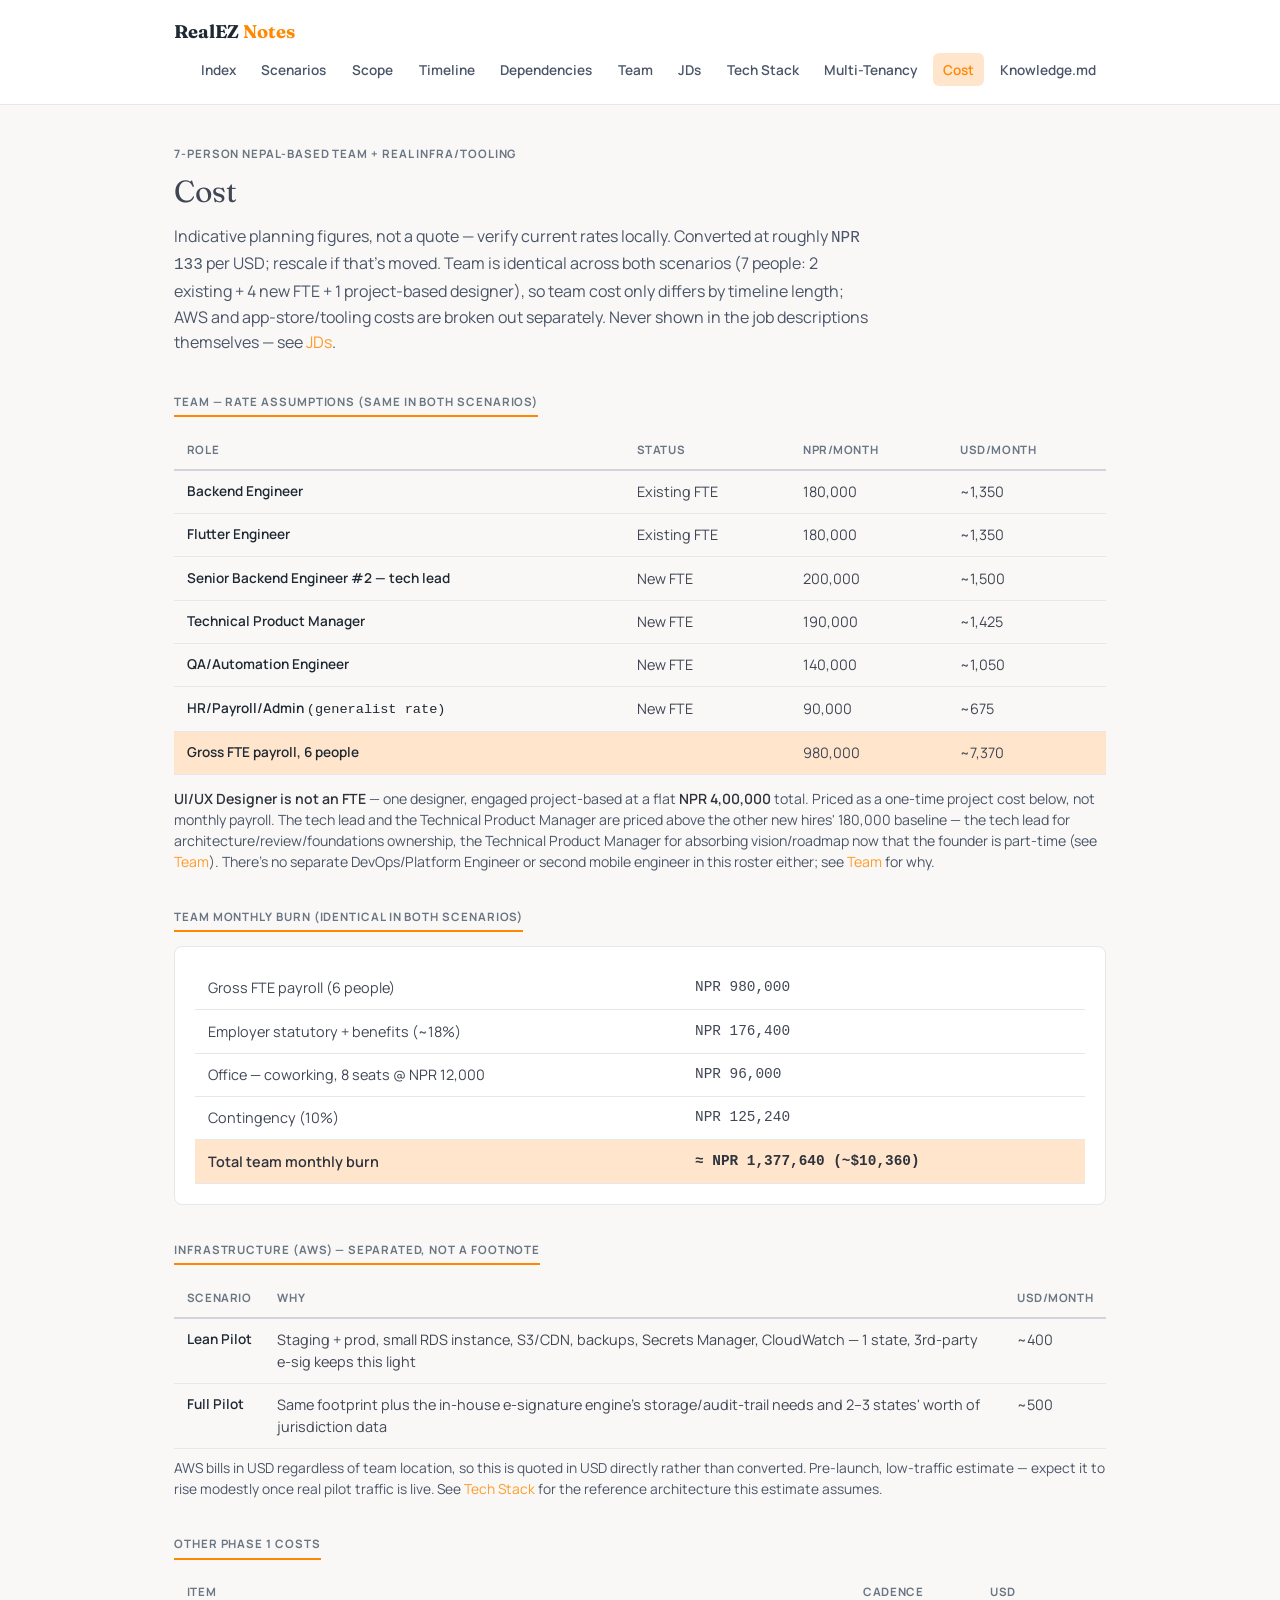
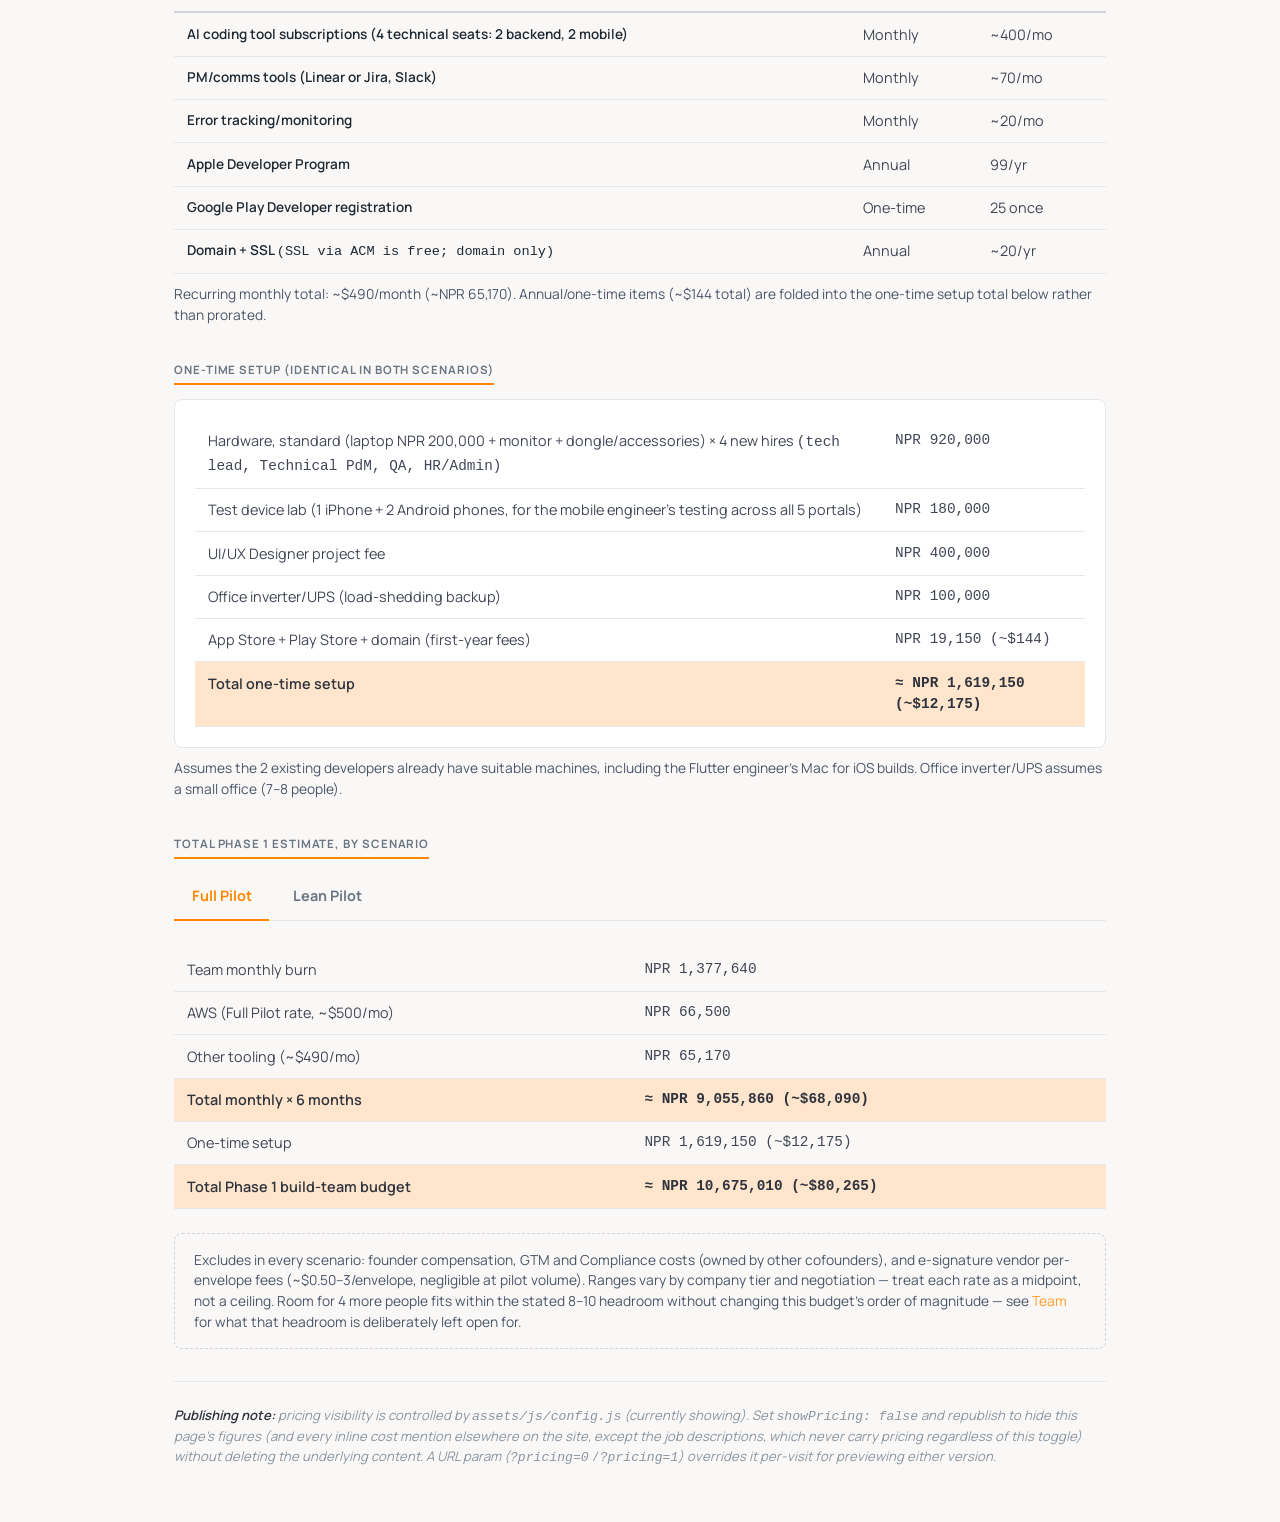
==== commit 4bbe81ea: "Elevate PM to Technical Product Manager (week-1), anonymize JDs, add start date, enable pricing by d" ====
--- a/cost.html
+++ b/cost.html
@@ -42,7 +42,7 @@
   </div>
 
   <div data-pricing>
-    <p class="notes-lede">Indicative planning figures, not a quote &mdash; verify current rates locally. Converted at roughly <span class="mono">NPR 133</span> per USD; rescale if that's moved. Team is identical across both scenarios (7 people: 2 existing + 4 new FTE + 1 project-based designer), so team cost only differs by timeline length; AWS and app-store/tooling costs are broken out separately.</p>
+    <p class="notes-lede">Indicative planning figures, not a quote &mdash; verify current rates locally. Converted at roughly <span class="mono">NPR 133</span> per USD; rescale if that's moved. Team is identical across both scenarios (7 people: 2 existing + 4 new FTE + 1 project-based designer), so team cost only differs by timeline length; AWS and app-store/tooling costs are broken out separately. Never shown in the job descriptions themselves &mdash; see <a href="jd.html">JDs</a>.</p>
 
     <h2 class="section-title">Team &mdash; rate assumptions (same in both scenarios)</h2>
     <div class="table-scroll">
@@ -52,24 +52,24 @@
           <tr><th>Backend Engineer</th><td>Existing FTE</td><td>180,000</td><td>~1,350</td></tr>
           <tr><th>Flutter Engineer</th><td>Existing FTE</td><td>180,000</td><td>~1,350</td></tr>
           <tr><th>Senior Backend Engineer #2 &mdash; tech lead</th><td>New FTE</td><td>200,000</td><td>~1,500</td></tr>
+          <tr><th>Technical Product Manager</th><td>New FTE</td><td>190,000</td><td>~1,425</td></tr>
           <tr><th>QA/Automation Engineer</th><td>New FTE</td><td>140,000</td><td>~1,050</td></tr>
-          <tr><th>Project Manager</th><td>New FTE</td><td>160,000</td><td>~1,200</td></tr>
           <tr><th>HR/Payroll/Admin <span class="mono" style="font-weight:400;">(generalist rate)</span></th><td>New FTE</td><td>90,000</td><td>~675</td></tr>
-          <tr class="is-recommended"><th>Gross FTE payroll, 7 people</th><td></td><td>1,130,000</td><td>~8,495</td></tr>
+          <tr class="is-recommended"><th>Gross FTE payroll, 6 people</th><td></td><td>980,000</td><td>~7,370</td></tr>
         </tbody>
       </table>
     </div>
-    <p style="font-size: 0.88rem; color: var(--text-secondary); margin-top: 0.8rem;"><strong>UI/UX Designer is not an FTE</strong> &mdash; one designer, engaged project-based at a flat <strong>NPR 4,00,000</strong> total. Priced as a one-time project cost below, not monthly payroll. The tech lead (Senior Backend Engineer #2) is priced above the other new hires' 180,000 baseline to reflect the added architecture/review/foundations responsibility &mdash; there's no separate DevOps/Platform Engineer or second mobile engineer in this roster; see <a href="team.html">Team</a> for why.</p>
+    <p style="font-size: 0.88rem; color: var(--text-secondary); margin-top: 0.8rem;"><strong>UI/UX Designer is not an FTE</strong> &mdash; one designer, engaged project-based at a flat <strong>NPR 4,00,000</strong> total. Priced as a one-time project cost below, not monthly payroll. The tech lead and the Technical Product Manager are priced above the other new hires' 180,000 baseline &mdash; the tech lead for architecture/review/foundations ownership, the Technical Product Manager for absorbing vision/roadmap now that the founder is part-time (see <a href="team.html">Team</a>). There's no separate DevOps/Platform Engineer or second mobile engineer in this roster either; see <a href="team.html">Team</a> for why.</p>
 
     <h2 class="section-title" style="margin-top: 2.25rem;">Team monthly burn (identical in both scenarios)</h2>
     <div class="hairline-card">
       <table class="matrix-table" style="min-width:0;">
         <tbody>
-          <tr><td>Gross FTE payroll (7 people)</td><td class="mono">NPR 1,130,000</td></tr>
-          <tr><td>Employer statutory + benefits (~18%)</td><td class="mono">NPR 203,400</td></tr>
+          <tr><td>Gross FTE payroll (6 people)</td><td class="mono">NPR 980,000</td></tr>
+          <tr><td>Employer statutory + benefits (~18%)</td><td class="mono">NPR 176,400</td></tr>
           <tr><td>Office &mdash; coworking, 8 seats @ NPR 12,000</td><td class="mono">NPR 96,000</td></tr>
-          <tr><td>Contingency (10%)</td><td class="mono">NPR 142,940</td></tr>
-          <tr class="is-recommended"><td><strong>Total team monthly burn</strong></td><td class="mono"><strong>&asymp; NPR 1,572,340 (~$11,820)</strong></td></tr>
+          <tr><td>Contingency (10%)</td><td class="mono">NPR 125,240</td></tr>
+          <tr class="is-recommended"><td><strong>Total team monthly burn</strong></td><td class="mono"><strong>&asymp; NPR 1,377,640 (~$10,360)</strong></td></tr>
         </tbody>
       </table>
     </div>
@@ -106,7 +106,7 @@
     <div class="hairline-card">
       <table class="matrix-table" style="min-width:0;">
         <tbody>
-          <tr><td>Hardware, standard (laptop NPR 200,000 + monitor + dongle/accessories) &times; 4 new hires <span class="mono" style="font-weight:400;">(tech lead, QA, PM, HR/Admin)</span></td><td class="mono">NPR 920,000</td></tr>
+          <tr><td>Hardware, standard (laptop NPR 200,000 + monitor + dongle/accessories) &times; 4 new hires <span class="mono" style="font-weight:400;">(tech lead, Technical PdM, QA, HR/Admin)</span></td><td class="mono">NPR 920,000</td></tr>
           <tr><td>Test device lab (1 iPhone + 2 Android phones, for the mobile engineer's testing across all 5 portals)</td><td class="mono">NPR 180,000</td></tr>
           <tr><td>UI/UX Designer project fee</td><td class="mono">NPR 400,000</td></tr>
           <tr><td>Office inverter/UPS (load-shedding backup)</td><td class="mono">NPR 100,000</td></tr>
@@ -129,12 +129,12 @@
       <section id="cost-full" class="notes-tab-panel is-active">
         <table class="matrix-table" style="min-width:0;">
           <tbody>
-            <tr><td>Team monthly burn</td><td class="mono">NPR 1,572,340</td></tr>
+            <tr><td>Team monthly burn</td><td class="mono">NPR 1,377,640</td></tr>
             <tr><td>AWS (Full Pilot rate, ~$500/mo)</td><td class="mono">NPR 66,500</td></tr>
             <tr><td>Other tooling (~$490/mo)</td><td class="mono">NPR 65,170</td></tr>
-            <tr class="is-recommended"><td><strong>Total monthly &times; 6 months</strong></td><td class="mono"><strong>&asymp; NPR 10,224,060 (~$76,875)</strong></td></tr>
+            <tr class="is-recommended"><td><strong>Total monthly &times; 6 months</strong></td><td class="mono"><strong>&asymp; NPR 9,055,860 (~$68,090)</strong></td></tr>
             <tr><td>One-time setup</td><td class="mono">NPR 1,619,150 (~$12,175)</td></tr>
-            <tr class="is-recommended"><td><strong>Total Phase 1 build-team budget</strong></td><td class="mono"><strong>&asymp; NPR 11,843,210 (~$89,050)</strong></td></tr>
+            <tr class="is-recommended"><td><strong>Total Phase 1 build-team budget</strong></td><td class="mono"><strong>&asymp; NPR 10,675,010 (~$80,265)</strong></td></tr>
           </tbody>
         </table>
       </section>
@@ -142,12 +142,12 @@
       <section id="cost-lean" class="notes-tab-panel">
         <table class="matrix-table" style="min-width:0;">
           <tbody>
-            <tr><td>Team monthly burn</td><td class="mono">NPR 1,572,340</td></tr>
+            <tr><td>Team monthly burn</td><td class="mono">NPR 1,377,640</td></tr>
             <tr><td>AWS (Lean Pilot rate, ~$400/mo)</td><td class="mono">NPR 53,200</td></tr>
             <tr><td>Other tooling (~$490/mo)</td><td class="mono">NPR 65,170</td></tr>
-            <tr class="is-recommended"><td><strong>Total monthly &times; 5 months</strong></td><td class="mono"><strong>&asymp; NPR 8,453,550 (~$63,560)</strong></td></tr>
+            <tr class="is-recommended"><td><strong>Total monthly &times; 5 months</strong></td><td class="mono"><strong>&asymp; NPR 7,480,050 (~$56,240)</strong></td></tr>
             <tr><td>One-time setup</td><td class="mono">NPR 1,619,150 (~$12,175)</td></tr>
-            <tr class="is-recommended"><td><strong>Total Phase 1 build-team budget</strong></td><td class="mono"><strong>&asymp; NPR 10,072,700 (~$75,735)</strong></td></tr>
+            <tr class="is-recommended"><td><strong>Total Phase 1 build-team budget</strong></td><td class="mono"><strong>&asymp; NPR 9,099,200 (~$68,415)</strong></td></tr>
           </tbody>
         </table>
       </section>
@@ -155,11 +155,11 @@
     </div>
 
     <div class="assumption-note" style="margin-top:1.5rem; padding:1rem 1.2rem; border:1px dashed var(--border-strong); border-radius:8px; font-size:0.86rem; color:var(--text-secondary);">
-      Excludes in every scenario: founder compensation, GTM and Compliance costs (owned by other cofounders), and e-signature vendor per-envelope fees (~$0.50&ndash;3/envelope, negligible at pilot volume). Ranges vary by company tier and negotiation &mdash; treat each rate as a midpoint, not a ceiling. Room for 3&ndash;4 more people fits within the stated 8&ndash;10 headroom without changing this budget's order of magnitude &mdash; see <a href="team.html">Team</a> for what that headroom is deliberately left open for.
+      Excludes in every scenario: founder compensation, GTM and Compliance costs (owned by other cofounders), and e-signature vendor per-envelope fees (~$0.50&ndash;3/envelope, negligible at pilot volume). Ranges vary by company tier and negotiation &mdash; treat each rate as a midpoint, not a ceiling. Room for 4 more people fits within the stated 8&ndash;10 headroom without changing this budget's order of magnitude &mdash; see <a href="team.html">Team</a> for what that headroom is deliberately left open for.
     </div>
   </div>
 
-  <p class="notes-footer" style="margin-top: 2rem;"><strong>Publishing note:</strong> pricing visibility is controlled by <span class="mono">assets/js/config.js</span> &mdash; set <span class="mono">showPricing: false</span> and republish to hide this page's figures (and every inline cost mention elsewhere on the site) without deleting the underlying content. A URL param (<span class="mono">?pricing=0</span> / <span class="mono">?pricing=1</span>) overrides it per-visit for previewing either version.</p>
+  <p class="notes-footer" style="margin-top: 2rem;"><strong>Publishing note:</strong> pricing visibility is controlled by <span class="mono">assets/js/config.js</span> (currently showing). Set <span class="mono">showPricing: false</span> and republish to hide this page's figures (and every inline cost mention elsewhere on the site, except the job descriptions, which never carry pricing regardless of this toggle) without deleting the underlying content. A URL param (<span class="mono">?pricing=0</span> / <span class="mono">?pricing=1</span>) overrides it per-visit for previewing either version.</p>
 
 </div>
 
